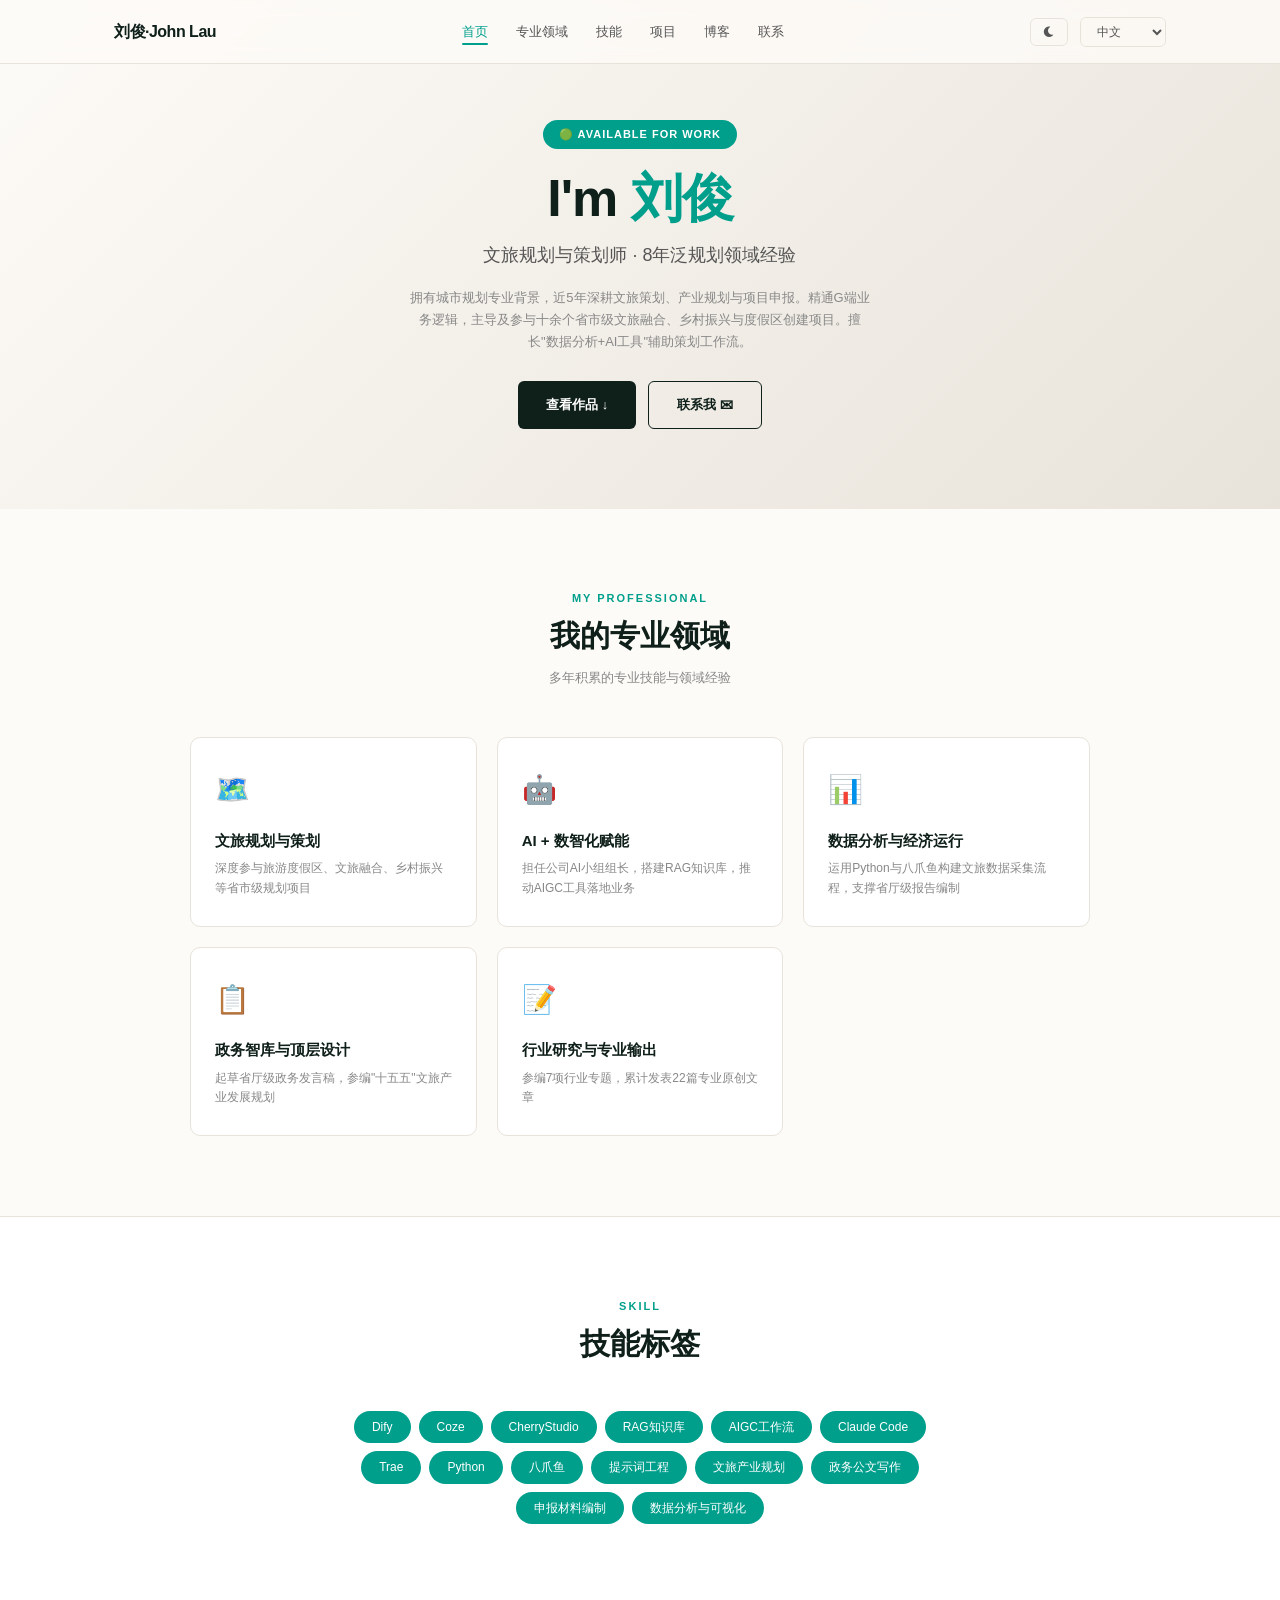
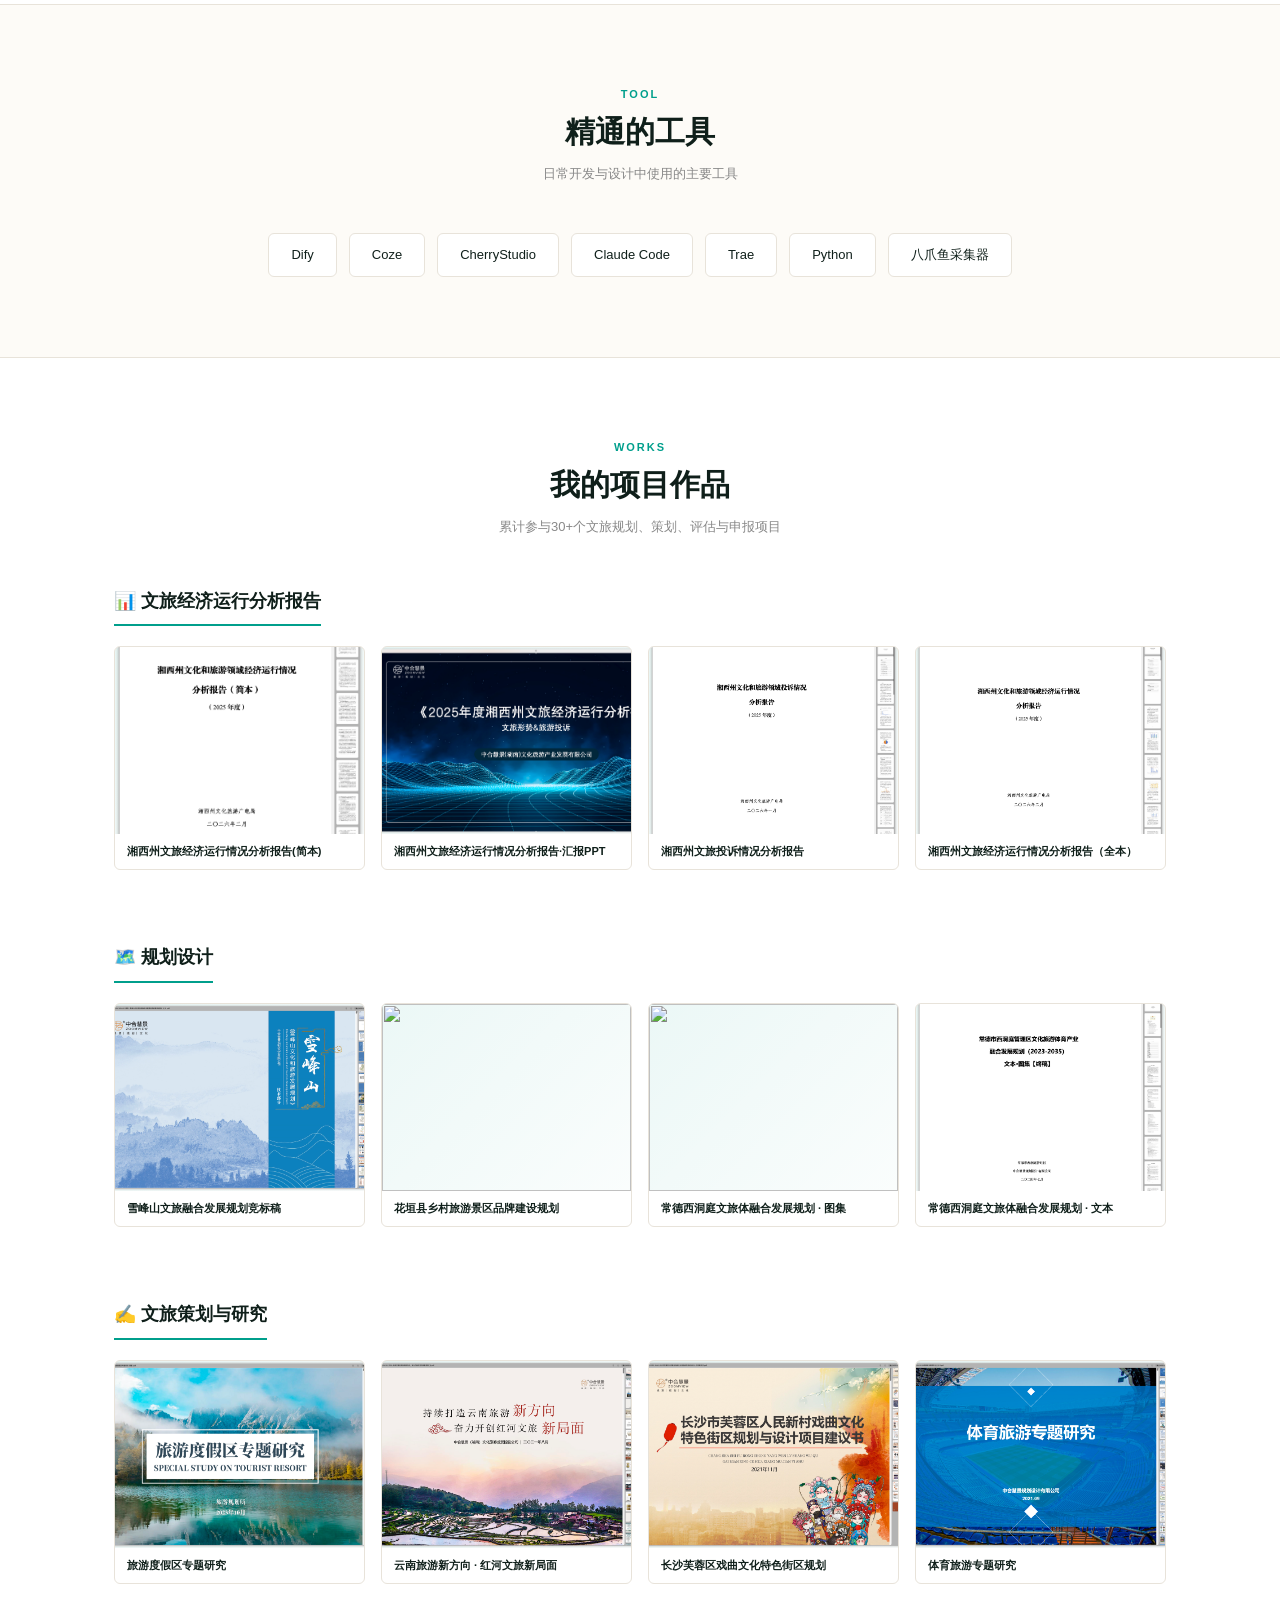
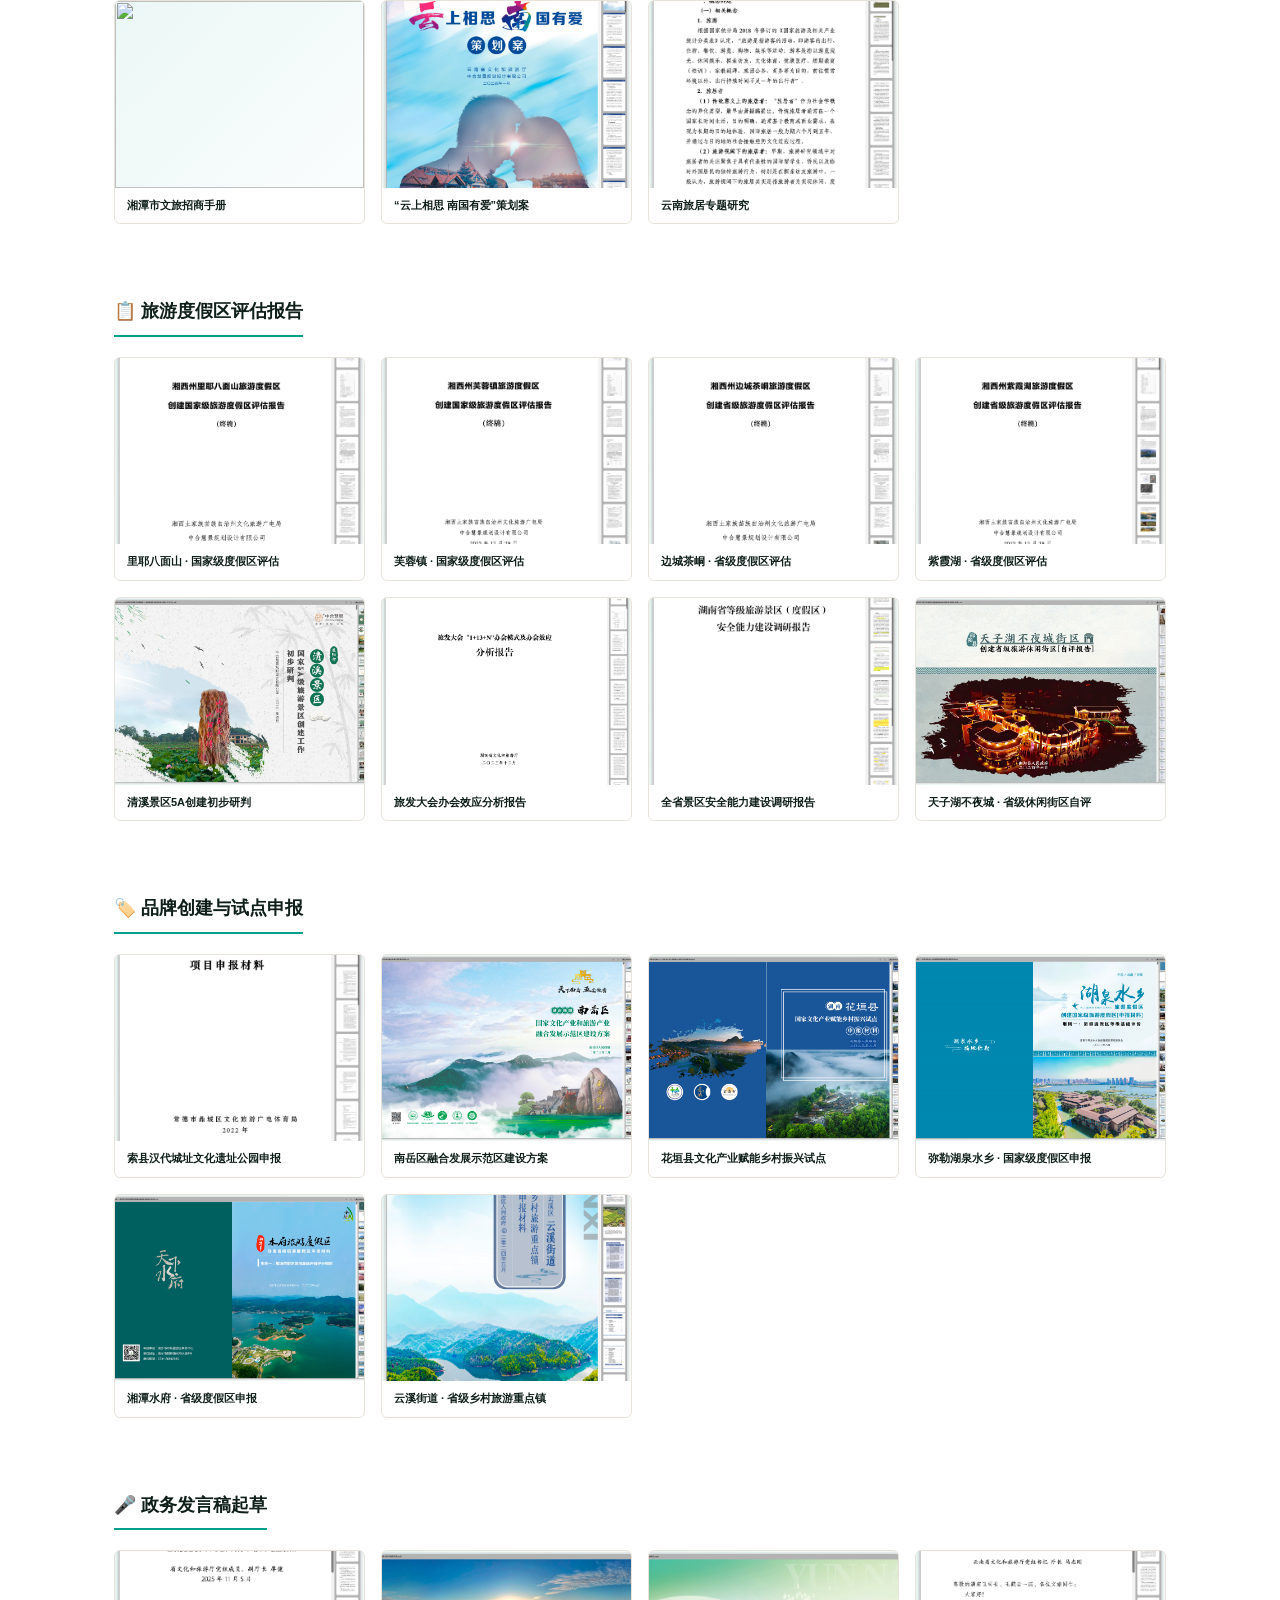
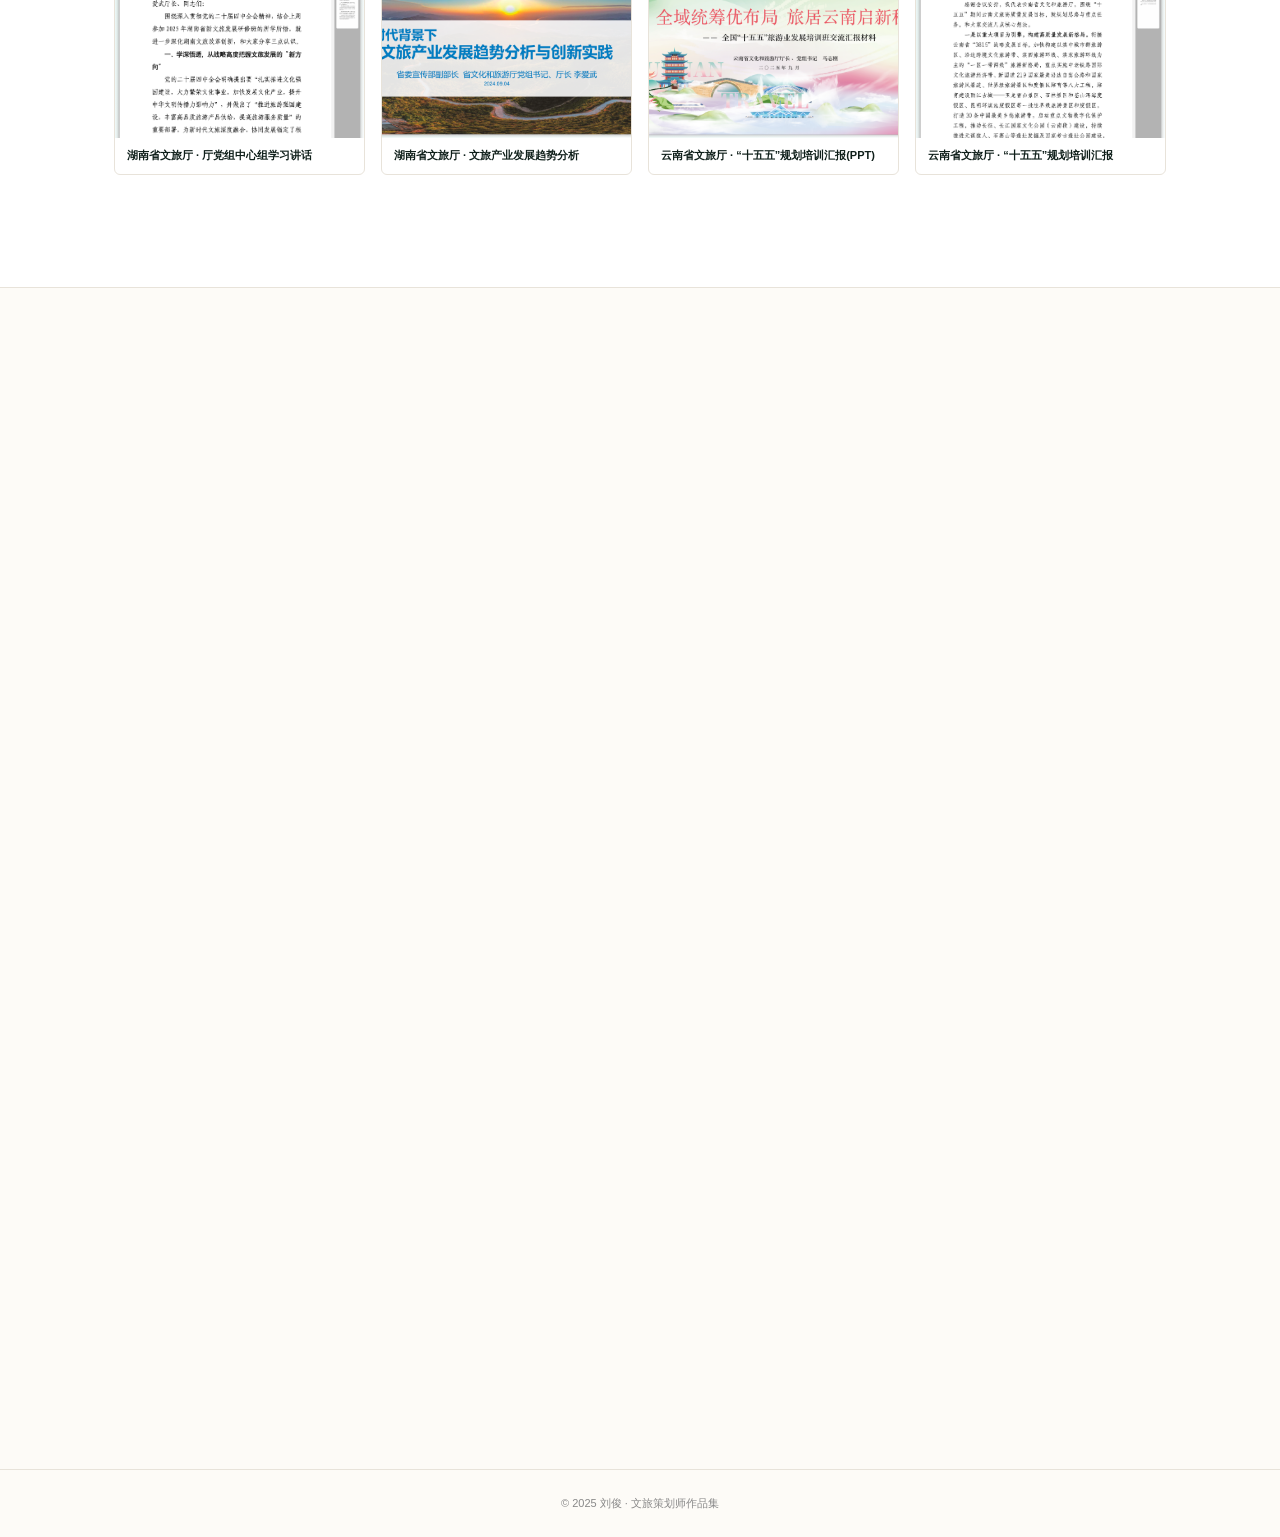
==== index.html @ 41de15a5 "Initial commit: personal portfolio website" ====
<!DOCTYPE html>
<html lang="zh-CN">
<head>
    <meta charset="UTF-8">
    <meta name="viewport" content="width=device-width, initial-scale=1.0">
    <meta name="description" content="刘俊 - 文旅规划与策划 · AI + 文旅">
    <title>刘俊 - 文旅策划师作品集</title>
    <link rel="stylesheet" href="css/style.css">
    <link rel="stylesheet" href="css/features.css">
    <link rel="stylesheet" href="https://cdnjs.cloudflare.com/ajax/libs/font-awesome/6.0.0/css/all.min.css">
</head>
<body>

    <!-- ===== 导航栏 ===== -->
    <nav class="navbar">
        <div class="nav-container">
            <a href="#" class="nav-logo">刘俊·John Lau</a>
            <button class="menu-toggle" aria-label="菜单">
                <i class="fas fa-bars"></i>
            </button>
            <ul class="nav-menu">
                <li><a href="#home" class="nav-link active" data-i18n="nav.home">首页</a></li>
                <li><a href="#professional" class="nav-link" data-i18n="nav.professional">专业领域</a></li>
                <li><a href="#skills" class="nav-link" data-i18n="nav.skills">技能</a></li>
                <li><a href="#works" class="nav-link" data-i18n="nav.works">项目</a></li>
                <li><a href="#blog" class="nav-link" data-i18n="nav.blog">博客</a></li>
                <li><a href="#contact" class="nav-link" data-i18n="nav.contact">联系</a></li>
                <li class="nav-right-mobile" style="display:none;">
                    <button class="theme-toggle" id="themeToggleMobile">🌙</button>
                    <select class="lang-toggle" id="langSelectMobile">
                        <option value="zh">中文</option>
                        <option value="en">English</option>
                    </select>
                </li>
            </ul>
            <div class="nav-right">
                <button class="theme-toggle" id="themeToggle" aria-label="深色模式切换">
                    <i class="fas fa-moon"></i>
                </button>
                <select class="lang-toggle" id="langSelect">
                    <option value="zh">中文</option>
                    <option value="en">English</option>
                </select>
            </div>
        </div>
    </nav>

    <!-- ===== Hero 区块 ===== -->
    <section id="home" class="hero fade-in">
        <div class="hero-badge" data-i18n="hero.badge">🟢 AVAILABLE FOR WORK</div>
        <h1 class="hero-title">I'm <span class="highlight">刘俊</span></h1>
        <p class="hero-subtitle">文旅规划与策划师 · 8年泛规划领域经验</p>
        <p class="hero-desc">拥有城市规划专业背景，近5年深耕文旅策划、产业规划与项目申报。精通G端业务逻辑，主导及参与十余个省市级文旅融合、乡村振兴与度假区创建项目。擅长"数据分析+AI工具"辅助策划工作流。</p>
        <div class="hero-actions">
            <a href="#works" class="btn btn-primary" data-i18n="hero.cta1">查看作品 ↓</a>
            <a href="#contact" class="btn btn-outline" data-i18n="hero.cta2">联系我 ✉</a>
        </div>
    </section>

    <!-- ===== 专业领域 ===== -->
    <section id="professional" class="section">
        <div class="container">
            <div class="section-header fade-in">
                <div class="section-label">My Professional</div>
                <h2 class="section-title" data-i18n="professional.title">我的专业领域</h2>
                <p class="section-subtitle">多年积累的专业技能与领域经验</p>
            </div>
            <div class="professional-grid fade-in">
                <div class="professional-card">
                    <div class="professional-card-icon">🗺️</div>
                    <div class="professional-card-title">文旅规划与策划</div>
                    <div class="professional-card-desc">深度参与旅游度假区、文旅融合、乡村振兴等省市级规划项目</div>
                </div>
                <div class="professional-card">
                    <div class="professional-card-icon">🤖</div>
                    <div class="professional-card-title">AI + 数智化赋能</div>
                    <div class="professional-card-desc">担任公司AI小组组长，搭建RAG知识库，推动AIGC工具落地业务</div>
                </div>
                <div class="professional-card">
                    <div class="professional-card-icon">📊</div>
                    <div class="professional-card-title">数据分析与经济运行</div>
                    <div class="professional-card-desc">运用Python与八爪鱼构建文旅数据采集流程，支撑省厅级报告编制</div>
                </div>
                <div class="professional-card">
                    <div class="professional-card-icon">📋</div>
                    <div class="professional-card-title">政务智库与顶层设计</div>
                    <div class="professional-card-desc">起草省厅级政务发言稿，参编"十五五"文旅产业发展规划</div>
                </div>
                <div class="professional-card">
                    <div class="professional-card-icon">📝</div>
                    <div class="professional-card-title">行业研究与专业输出</div>
                    <div class="professional-card-desc">参编7项行业专题，累计发表22篇专业原创文章</div>
                </div>
            </div>
        </div>
    </section>

    <!-- ===== 技能标签 ===== -->
    <section id="skills" class="section section-alt">
        <div class="container">
            <div class="section-header fade-in">
                <div class="section-label">Skill</div>
                <h2 class="section-title" data-i18n="skills.title">技能标签</h2>
            </div>
            <div class="skills-tags fade-in">
                <span class="skill-tag">Dify</span>
                <span class="skill-tag">Coze</span>
                <span class="skill-tag">CherryStudio</span>
                <span class="skill-tag">RAG知识库</span>
                <span class="skill-tag">AIGC工作流</span>
                <span class="skill-tag">Claude Code</span>
                <span class="skill-tag">Trae</span>
                <span class="skill-tag">Python</span>
                <span class="skill-tag">八爪鱼</span>
                <span class="skill-tag">提示词工程</span>
                <span class="skill-tag">文旅产业规划</span>
                <span class="skill-tag">政务公文写作</span>
                <span class="skill-tag">申报材料编制</span>
                <span class="skill-tag">数据分析与可视化</span>
            </div>
        </div>
    </section>

    <!-- ===== 精通工具 ===== -->
    <section class="section">
        <div class="container">
            <div class="section-header fade-in">
                <div class="section-label">Tool</div>
                <h2 class="section-title" data-i18n="tool.title">精通的工具</h2>
                <p class="section-subtitle" data-i18n="tool.subtitle">日常策划与数据分析中使用的主要工具</p>
            </div>
            <div class="tools-list fade-in">
                <span class="tool-item">Dify</span>
                <span class="tool-item">Coze</span>
                <span class="tool-item">CherryStudio</span>
                <span class="tool-item">Claude Code</span>
                <span class="tool-item">Trae</span>
                <span class="tool-item">Python</span>
                <span class="tool-item">八爪鱼采集器</span>
            </div>
        </div>
    </section>

    <!-- ===== 项目作品 ===== -->
    <section id="works" class="section section-alt">
        <div class="container">
            <div class="section-header fade-in">
                <div class="section-label">Works</div>
                <h2 class="section-title" data-i18n="works.title">我的项目作品</h2>
                <p class="section-subtitle">累计参与30+个文旅规划、策划、评估与申报项目</p>
            </div>

            <div class="fade-in">
                <!-- 文旅报告 -->
                <div class="works-category-title">📊 文旅经济运行分析报告</div>
                <div class="works-gallery">
                    <div class="gallery-item" onclick="previewImage(this)">
                        <div class="gallery-item-image"><img src="images/projects/project1.png" alt="" loading="lazy"></div>
                        <div class="gallery-item-title">湘西州文旅经济运行情况分析报告(简本)</div>
                    </div>
                    <div class="gallery-item" onclick="previewImage(this)">
                        <div class="gallery-item-image"><img src="images/projects/project29.png" alt="" loading="lazy"></div>
                        <div class="gallery-item-title">湘西州文旅经济运行情况分析报告·汇报PPT</div>
                    </div>
                    <div class="gallery-item" onclick="previewImage(this)">
                        <div class="gallery-item-image"><img src="images/projects/project30.png" alt="" loading="lazy"></div>
                        <div class="gallery-item-title">湘西州文旅投诉情况分析报告</div>
                    </div>
                    <div class="gallery-item" onclick="previewImage(this)">
                        <div class="gallery-item-image"><img src="images/projects/project32.png" alt="" loading="lazy"></div>
                        <div class="gallery-item-title">湘西州文旅经济运行情况分析报告（全本）</div>
                    </div>
                </div>

                <!-- 规划设计 -->
                <div class="works-category-title">🗺️ 规划设计</div>
                <div class="works-gallery">
                    <div class="gallery-item" onclick="previewImage(this)">
                        <div class="gallery-item-image"><img src="images/projects/project4.png" alt="" loading="lazy"></div>
                        <div class="gallery-item-title">雪峰山文旅融合发展规划竞标稿</div>
                    </div>
                    <div class="gallery-item" onclick="previewImage(this)">
                        <div class="gallery-item-image"><img src="images/projects/project10.png" alt="" loading="lazy"></div>
                        <div class="gallery-item-title">花垣县乡村旅游景区品牌建设规划</div>
                    </div>
                    <div class="gallery-item" onclick="previewImage(this)">
                        <div class="gallery-item-image"><img src="images/projects/project26.png" alt="" loading="lazy"></div>
                        <div class="gallery-item-title">常德西洞庭文旅体融合发展规划 · 图集</div>
                    </div>
                    <div class="gallery-item" onclick="previewImage(this)">
                        <div class="gallery-item-image"><img src="images/projects/project27.png" alt="" loading="lazy"></div>
                        <div class="gallery-item-title">常德西洞庭文旅体融合发展规划 · 文本</div>
                    </div>
                </div>

                <!-- 文旅策划 -->
                <div class="works-category-title">✍️ 文旅策划与研究</div>
                <div class="works-gallery">
                    <div class="gallery-item" onclick="previewImage(this)">
                        <div class="gallery-item-image"><img src="images/projects/project3.png" alt="" loading="lazy"></div>
                        <div class="gallery-item-title">旅游度假区专题研究</div>
                    </div>
                    <div class="gallery-item" onclick="previewImage(this)">
                        <div class="gallery-item-image"><img src="images/projects/project5.png" alt="" loading="lazy"></div>
                        <div class="gallery-item-title">云南旅游新方向 · 红河文旅新局面</div>
                    </div>
                    <div class="gallery-item" onclick="previewImage(this)">
                        <div class="gallery-item-image"><img src="images/projects/project6.png" alt="" loading="lazy"></div>
                        <div class="gallery-item-title">长沙芙蓉区戏曲文化特色街区规划</div>
                    </div>
                    <div class="gallery-item" onclick="previewImage(this)">
                        <div class="gallery-item-image"><img src="images/projects/project7.png" alt="" loading="lazy"></div>
                        <div class="gallery-item-title">体育旅游专题研究</div>
                    </div>
                    <div class="gallery-item" onclick="previewImage(this)">
                        <div class="gallery-item-image"><img src="images/projects/project8.png" alt="" loading="lazy"></div>
                        <div class="gallery-item-title">湘潭市文旅招商手册</div>
                    </div>
                    <div class="gallery-item" onclick="previewImage(this)">
                        <div class="gallery-item-image"><img src="images/projects/project23.png" alt="" loading="lazy"></div>
                        <div class="gallery-item-title">“云上相思 南国有爱”策划案</div>
                    </div>
                    <div class="gallery-item" onclick="previewImage(this)">
                        <div class="gallery-item-image"><img src="images/projects/project24.png" alt="" loading="lazy"></div>
                        <div class="gallery-item-title">云南旅居专题研究</div>
                    </div>
                </div>

                <!-- 评估报告 -->
                <div class="works-category-title">📋 旅游度假区评估报告</div>
                <div class="works-gallery">
                    <div class="gallery-item" onclick="previewImage(this)">
                        <div class="gallery-item-image"><img src="images/projects/project2.png" alt="" loading="lazy"></div>
                        <div class="gallery-item-title">里耶八面山 · 国家级度假区评估</div>
                    </div>
                    <div class="gallery-item" onclick="previewImage(this)">
                        <div class="gallery-item-image"><img src="images/projects/project20.png" alt="" loading="lazy"></div>
                        <div class="gallery-item-title">芙蓉镇 · 国家级度假区评估</div>
                    </div>
                    <div class="gallery-item" onclick="previewImage(this)">
                        <div class="gallery-item-image"><img src="images/projects/project21.png" alt="" loading="lazy"></div>
                        <div class="gallery-item-title">边城茶峒 · 省级度假区评估</div>
                    </div>
                    <div class="gallery-item" onclick="previewImage(this)">
                        <div class="gallery-item-image"><img src="images/projects/project22.png" alt="" loading="lazy"></div>
                        <div class="gallery-item-title">紫霞湖 · 省级度假区评估</div>
                    </div>
                    <div class="gallery-item" onclick="previewImage(this)">
                        <div class="gallery-item-image"><img src="images/projects/project9.png" alt="" loading="lazy"></div>
                        <div class="gallery-item-title">清溪景区5A创建初步研判</div>
                    </div>
                    <div class="gallery-item" onclick="previewImage(this)">
                        <div class="gallery-item-image"><img src="images/projects/project11.png" alt="" loading="lazy"></div>
                        <div class="gallery-item-title">旅发大会办会效应分析报告</div>
                    </div>
                    <div class="gallery-item" onclick="previewImage(this)">
                        <div class="gallery-item-image"><img src="images/projects/project16.png" alt="" loading="lazy"></div>
                        <div class="gallery-item-title">全省景区安全能力建设调研报告</div>
                    </div>
                    <div class="gallery-item" onclick="previewImage(this)">
                        <div class="gallery-item-image"><img src="images/projects/project28.png" alt="" loading="lazy"></div>
                        <div class="gallery-item-title">天子湖不夜城 · 省级休闲街区自评</div>
                    </div>
                </div>

                <!-- 试点申报 -->
                <div class="works-category-title">🏷️ 品牌创建与试点申报</div>
                <div class="works-gallery">
                    <div class="gallery-item" onclick="previewImage(this)">
                        <div class="gallery-item-image"><img src="images/projects/project13.png" alt="" loading="lazy"></div>
                        <div class="gallery-item-title">索县汉代城址文化遗址公园申报</div>
                    </div>
                    <div class="gallery-item" onclick="previewImage(this)">
                        <div class="gallery-item-image"><img src="images/projects/project14.png" alt="" loading="lazy"></div>
                        <div class="gallery-item-title">南岳区融合发展示范区建设方案</div>
                    </div>
                    <div class="gallery-item" onclick="previewImage(this)">
                        <div class="gallery-item-image"><img src="images/projects/project15.png" alt="" loading="lazy"></div>
                        <div class="gallery-item-title">花垣县文化产业赋能乡村振兴试点</div>
                    </div>
                    <div class="gallery-item" onclick="previewImage(this)">
                        <div class="gallery-item-image"><img src="images/projects/project17.png" alt="" loading="lazy"></div>
                        <div class="gallery-item-title">弥勒湖泉水乡 · 国家级度假区申报</div>
                    </div>
                    <div class="gallery-item" onclick="previewImage(this)">
                        <div class="gallery-item-image"><img src="images/projects/project18.png" alt="" loading="lazy"></div>
                        <div class="gallery-item-title">湘潭水府 · 省级度假区申报</div>
                    </div>
                    <div class="gallery-item" onclick="previewImage(this)">
                        <div class="gallery-item-image"><img src="images/projects/project25.png" alt="" loading="lazy"></div>
                        <div class="gallery-item-title">云溪街道 · 省级乡村旅游重点镇</div>
                    </div>
                </div>

                <!-- 领导发言 -->
                <div class="works-category-title">🎤 政务发言稿起草</div>
                <div class="works-gallery">
                    <div class="gallery-item" onclick="previewImage(this)">
                        <div class="gallery-item-image"><img src="images/projects/project33.png" alt="" loading="lazy"></div>
                        <div class="gallery-item-title">湖南省文旅厅 · 厅党组中心组学习讲话</div>
                    </div>
                    <div class="gallery-item" onclick="previewImage(this)">
                        <div class="gallery-item-image"><img src="images/projects/project34.png" alt="" loading="lazy"></div>
                        <div class="gallery-item-title">湖南省文旅厅 · 文旅产业发展趋势分析</div>
                    </div>
                    <div class="gallery-item" onclick="previewImage(this)">
                        <div class="gallery-item-image"><img src="images/projects/project35.png" alt="" loading="lazy"></div>
                        <div class="gallery-item-title">云南省文旅厅 · “十五五”规划培训汇报(PPT)</div>
                    </div>
                    <div class="gallery-item" onclick="previewImage(this)">
                        <div class="gallery-item-image"><img src="images/projects/project36.png" alt="" loading="lazy"></div>
                        <div class="gallery-item-title">云南省文旅厅 · “十五五”规划培训汇报</div>
                    </div>
                </div>
            </div>
        </div>
    </section>

    <!-- ===== 图片预览弹窗 ===== -->
    <div class="image-preview-overlay" id="imagePreview" onclick="this.classList.remove('active')">
        <img id="previewImg" src="" alt="预览">
    </div>

    <!-- ===== 博客文章 ===== -->
    <section id="blog" class="section">
        <div class="container">
            <div class="section-header fade-in">
                <div class="section-label">Blog</div>
                <h2 class="section-title" data-i18n="blog.title">博客文章</h2>
                <p class="section-subtitle" data-i18n="blog.subtitle">分享技术心得与项目经验</p>
            </div>
            <div class="blog-list fade-in">
                <input type="text" class="blog-search" placeholder="搜索文章..." id="blogSearch">
                <div id="blogContainer">
                    <!-- 由 JS 动态加载 -->
                </div>
            </div>
        </div>
    </section>

    <!-- ===== CTA 联系区块 ===== -->
    <section id="contact" class="cta-section fade-in">
        <div class="cta-title">LET'S TALK!</div>
        <p class="cta-desc" data-i18n="contact.desc">专注于文旅规划策划，兼顾数据分析与AI赋能，打造高效解决方案。</p>
        <div class="cta-actions">
            <a href="mailto:841900709@qq.com" class="btn btn-primary" style="background:var(--accent);">📧 联系我</a>
        </div>
        <div class="cta-contact-info">
            <span>841900709@qq.com</span>
            <span>长沙 · 18273715252</span>
        </div>
    </section>

    <!-- ===== 页脚 ===== -->
    <footer class="footer">
        <div class="footer-inner">
            <span>&copy; 2025 刘俊 · 文旅策划师作品集</span>
        </div>
    </footer>

    <!-- ===== 微信二维码弹窗 ===== -->
    <div class="qr-overlay" id="qrOverlay">
        <div class="qr-popup">
            <img src="images/wechat-qr.png" alt="微信二维码" onerror="this.src='data:image/svg+xml,<svg xmlns=%22http://www.w3.org/2000/svg%22 width=%22180%22 height=%22180%22><rect fill=%22%23f0f0f0%22 width=%22180%22 height=%22180%22 rx=%228%22/><text x=%2290%22 y=%2295%22 text-anchor=%22middle%22 fill=%22%23999%22 font-size=%2212%22>二维码占位</text></svg>';">
            <p style="font-size:13px;color:var(--text-color);margin-top:8px;">扫一扫添加微信</p>
            <button class="qr-popup-close" onclick="document.getElementById('qrOverlay').classList.remove('active')">关闭</button>
        </div>
    </div>

    <script src="js/main.js"></script>
</body>
</html>
---- css/style.css ----
/* ===== CSS 变量 ===== */
:root {
    --bg-color: #fdfbf7;
    --accent: #009f8c;
    --accent-rgb: 0, 159, 140;
    --dark-block: #0f1f1a;
    --card-bg: #ffffff;
    --heading-color: #0f1f1a;
    --text-color: #555555;
    --text-muted: #888888;
    --border-color: #e8e3da;
    --tag-bg: rgba(0, 159, 140, 0.08);
    --hero-gradient-start: #fdfbf7;
    --hero-gradient-end: #e8e3da;
    --header-height: 64px;
    --transition-speed: 0.3s;
    --radius-sm: 6px;
    --radius-md: 10px;
    --radius-lg: 20px;
    --font-stack: 'PingFang SC', 'Microsoft YaHei', Inter, -apple-system, BlinkMacSystemFont, sans-serif;
}

/* ===== 深色模式 ===== */
[data-theme="dark"] {
    --bg-color: #111111;
    --accent: #00e6be;
    --accent-rgb: 0, 230, 190;
    --dark-block: #000000;
    --card-bg: #1a1a1a;
    --heading-color: #f0f0f0;
    --text-color: #aaaaaa;
    --text-muted: #777777;
    --border-color: #2a2a2a;
    --tag-bg: rgba(0, 230, 190, 0.1);
    --hero-gradient-start: #111111;
    --hero-gradient-end: #1a1a1a;
}

/* ===== 重置与全局 ===== */
*,
*::before,
*::after {
    margin: 0;
    padding: 0;
    box-sizing: border-box;
}

html {
    scroll-behavior: smooth;
}

body {
    font-family: var(--font-stack);
    font-size: 14px;
    line-height: 1.7;
    color: var(--text-color);
    background-color: var(--bg-color);
    -webkit-font-smoothing: antialiased;
    transition: background-color var(--transition-speed), color var(--transition-speed);
}

a {
    color: var(--accent);
    text-decoration: none;
    transition: color var(--transition-speed);
}

img {
    max-width: 100%;
    display: block;
}

/* ===== 通用容器 ===== */
.container {
    max-width: 1100px;
    margin: 0 auto;
    padding: 0 24px;
}

.section {
    padding: 80px 0;
}

.section-label {
    font-size: 11px;
    font-weight: 700;
    color: var(--accent);
    letter-spacing: 2px;
    text-transform: uppercase;
    margin-bottom: 8px;
}

.section-title {
    font-size: 30px;
    font-weight: 800;
    color: var(--heading-color);
    margin-bottom: 12px;
    line-height: 1.3;
}

.section-subtitle {
    font-size: 13px;
    color: var(--text-muted);
    max-width: 480px;
}

.section-header {
    text-align: center;
    margin-bottom: 48px;
}

.section-header .section-subtitle {
    margin: 0 auto;
}

/* ===== 导航栏 ===== */
.navbar {
    position: fixed;
    top: 0;
    left: 0;
    width: 100%;
    height: var(--header-height);
    background: rgba(253, 251, 247, 0.85);
    backdrop-filter: blur(10px);
    -webkit-backdrop-filter: blur(10px);
    z-index: 1000;
    border-bottom: 1px solid var(--border-color);
    transition: background var(--transition-speed), border-color var(--transition-speed);
}

[data-theme="dark"] .navbar {
    background: rgba(17, 17, 17, 0.85);
}

.nav-container {
    max-width: 1100px;
    margin: 0 auto;
    padding: 0 24px;
    height: 100%;
    display: flex;
    justify-content: space-between;
    align-items: center;
}

.nav-logo {
    font-size: 16px;
    font-weight: 800;
    color: var(--heading-color);
    letter-spacing: -0.5px;
}

.nav-menu {
    display: flex;
    gap: 28px;
    list-style: none;
    align-items: center;
}

.nav-link {
    font-size: 13px;
    font-weight: 500;
    color: var(--text-color);
    padding: 6px 0;
    position: relative;
    transition: color var(--transition-speed);
}

.nav-link::after {
    content: '';
    position: absolute;
    bottom: 0;
    left: 0;
    width: 0;
    height: 2px;
    background: var(--accent);
    border-radius: 1px;
    transition: width var(--transition-speed);
}

.nav-link:hover,
.nav-link.active {
    color: var(--accent);
}

.nav-link:hover::after,
.nav-link.active::after {
    width: 100%;
}

.nav-right {
    display: flex;
    align-items: center;
    gap: 12px;
}

.theme-toggle,
.lang-toggle {
    background: none;
    border: 1px solid var(--border-color);
    color: var(--text-color);
    cursor: pointer;
    padding: 6px 12px;
    border-radius: var(--radius-sm);
    font-size: 12px;
    font-family: var(--font-stack);
    transition: all var(--transition-speed);
}

.theme-toggle:hover,
.lang-toggle:hover {
    border-color: var(--accent);
    color: var(--accent);
}

.menu-toggle {
    display: none;
    background: none;
    border: none;
    font-size: 20px;
    color: var(--text-color);
    cursor: pointer;
}

/* ===== 移动端导航 ===== */
@media (max-width: 768px) {
    .menu-toggle {
        display: block;
    }

    .nav-menu {
        position: fixed;
        top: var(--header-height);
        left: 0;
        width: 100%;
        background: var(--card-bg);
        flex-direction: column;
        padding: 24px;
        gap: 16px;
        border-bottom: 1px solid var(--border-color);
        transform: translateY(-100%);
        opacity: 0;
        transition: transform var(--transition-speed), opacity var(--transition-speed);
        pointer-events: none;
    }

    .nav-menu.active {
        transform: translateY(0);
        opacity: 1;
        pointer-events: auto;
    }

    .nav-right {
        display: none;
    }

    .nav-menu .nav-right-mobile {
        display: flex;
        gap: 12px;
        margin-top: 8px;
    }
}

/* ===== Hero 区块 ===== */
.hero {
    padding: 120px 24px 80px;
    text-align: center;
    background: linear-gradient(135deg, var(--hero-gradient-start) 0%, var(--hero-gradient-end) 100%);
    transition: background var(--transition-speed);
}

.hero-badge {
    display: inline-block;
    background: var(--accent);
    color: #fff;
    padding: 5px 16px;
    border-radius: var(--radius-lg);
    font-size: 11px;
    font-weight: 700;
    letter-spacing: 1px;
    margin-bottom: 20px;
}

.hero-title {
    font-size: 52px;
    font-weight: 800;
    color: var(--heading-color);
    line-height: 1.15;
    letter-spacing: -1px;
}

.hero-title .highlight {
    color: var(--accent);
}

.hero-subtitle {
    font-size: 18px;
    color: var(--text-color);
    margin-top: 12px;
    font-weight: 500;
}

.hero-desc {
    font-size: 13px;
    color: var(--text-muted);
    max-width: 460px;
    margin: 16px auto 0;
    line-height: 1.7;
}

.hero-actions {
    display: flex;
    gap: 12px;
    justify-content: center;
    margin-top: 28px;
}

.btn {
    display: inline-flex;
    align-items: center;
    gap: 6px;
    padding: 12px 28px;
    font-size: 13px;
    font-weight: 600;
    font-family: var(--font-stack);
    border-radius: var(--radius-sm);
    cursor: pointer;
    transition: all var(--transition-speed);
    border: none;
}

.btn-primary {
    background: var(--dark-block);
    color: #fff;
}

.btn-primary:hover {
    background: var(--accent);
    transform: translateY(-2px);
    box-shadow: 0 4px 12px rgba(var(--accent-rgb), 0.3);
}

.btn-outline {
    background: transparent;
    color: var(--heading-color);
    border: 1.5px solid var(--heading-color);
}

.btn-outline:hover {
    border-color: var(--accent);
    color: var(--accent);
    transform: translateY(-2px);
}

@media (max-width: 768px) {
    .hero {
        padding: 100px 20px 60px;
    }

    .hero-title {
        font-size: 34px;
    }

    .hero-subtitle {
        font-size: 15px;
    }

    .hero-actions {
        flex-direction: column;
        align-items: center;
    }
}

/* ===== Section 通用 ===== */
.section-alt {
    background: var(--card-bg);
    border-top: 1px solid var(--border-color);
    border-bottom: 1px solid var(--border-color);
    transition: background var(--transition-speed), border-color var(--transition-speed);
}

/* ===== 滚动入场动画 ===== */
.fade-in {
    opacity: 0;
    transform: translateY(24px);
    transition: opacity 0.6s ease, transform 0.6s ease;
}

.fade-in.visible {
    opacity: 1;
    transform: translateY(0);
}

/* ===== 页脚 ===== */
.footer {
    text-align: center;
    padding: 24px;
    font-size: 11px;
    color: var(--text-muted);
    background: var(--bg-color);
    border-top: 1px solid var(--border-color);
    transition: background var(--transition-speed), border-color var(--transition-speed);
}

.footer-inner {
    display: flex;
    justify-content: center;
    align-items: center;
    gap: 24px;
    flex-wrap: wrap;
}
---- css/features.css ----
/* ===== 专业领域卡片 ===== */
.professional-grid {
    display: grid;
    grid-template-columns: repeat(auto-fit, minmax(220px, 1fr));
    gap: 20px;
    max-width: 900px;
    margin: 0 auto;
}

.professional-card {
    background: var(--card-bg);
    border: 1px solid var(--border-color);
    border-radius: var(--radius-md);
    padding: 28px 24px;
    transition: transform var(--transition-speed), box-shadow var(--transition-speed), border-color var(--transition-speed);
}

.professional-card:hover {
    transform: translateY(-4px);
    box-shadow: 0 8px 24px rgba(0, 0, 0, 0.06);
    border-color: var(--accent);
}

.professional-card-icon {
    font-size: 28px;
    margin-bottom: 14px;
}

.professional-card-title {
    font-size: 15px;
    font-weight: 700;
    color: var(--heading-color);
    margin-bottom: 6px;
}

.professional-card-desc {
    font-size: 12px;
    color: var(--text-muted);
    line-height: 1.6;
}

/* ===== 技能标签云 ===== */
.skills-tags {
    display: flex;
    flex-wrap: wrap;
    gap: 8px;
    justify-content: center;
    max-width: 600px;
    margin: 0 auto;
}

.skill-tag {
    background: var(--accent);
    color: #fff;
    padding: 6px 18px;
    border-radius: var(--radius-lg);
    font-size: 12px;
    font-weight: 500;
    transition: transform var(--transition-speed), box-shadow var(--transition-speed);
}

.skill-tag:hover {
    transform: translateY(-2px);
    box-shadow: 0 4px 10px rgba(var(--accent-rgb), 0.3);
}

/* ===== 工具卡片 ===== */
.tools-list {
    display: flex;
    gap: 12px;
    justify-content: center;
    flex-wrap: wrap;
}

.tool-item {
    background: var(--card-bg);
    border: 1px solid var(--border-color);
    padding: 10px 22px;
    border-radius: var(--radius-sm);
    font-size: 13px;
    color: var(--heading-color);
    font-weight: 500;
    transition: all var(--transition-speed);
}

.tool-item:hover {
    border-color: var(--accent);
    color: var(--accent);
}

/* ===== 项目作品卡片 ===== */
.works-grid {
    display: grid;
    grid-template-columns: repeat(auto-fit, minmax(280px, 1fr));
    gap: 24px;
    max-width: 960px;
    margin: 0 auto;
}

.work-card {
    background: var(--card-bg);
    border: 1px solid var(--border-color);
    border-radius: var(--radius-md);
    overflow: hidden;
    transition: transform var(--transition-speed), box-shadow var(--transition-speed);
}

.work-card:hover {
    transform: translateY(-5px);
    box-shadow: 0 10px 30px rgba(0, 0, 0, 0.08);
}

.work-card-image {
    aspect-ratio: 16 / 10;
    background: linear-gradient(135deg, rgba(var(--accent-rgb), 0.12), rgba(var(--accent-rgb), 0.04));
    display: flex;
    align-items: center;
    justify-content: center;
    overflow: hidden;
}

.work-card-image img {
    width: 100%;
    height: 100%;
    object-fit: cover;
    transition: transform 0.5s ease;
}

.work-card:hover .work-card-image img {
    transform: scale(1.05);
}

.work-card-body {
    padding: 20px;
}

.work-card-title {
    font-size: 15px;
    font-weight: 700;
    color: var(--heading-color);
    margin-bottom: 6px;
}

.work-card-desc {
    font-size: 12px;
    color: var(--text-muted);
    margin-bottom: 12px;
}

.work-card-tags {
    display: flex;
    gap: 6px;
    flex-wrap: wrap;
}

.work-tag {
    background: var(--tag-bg);
    color: var(--accent);
    padding: 3px 12px;
    border-radius: var(--radius-lg);
    font-size: 11px;
    font-weight: 500;
}

.works-cta {
    text-align: center;
    margin-top: 32px;
}

.works-cta a {
    font-size: 13px;
    font-weight: 600;
    color: var(--accent);
}

.works-cta a:hover {
    text-decoration: underline;
}

/* ===== 项目分类标题 ===== */
.works-category-title {
    font-size: 18px;
    font-weight: 700;
    color: var(--heading-color);
    margin: 40px 0 20px;
    padding-bottom: 8px;
    border-bottom: 2px solid var(--accent);
    display: inline-block;
}

.works-category-title:first-of-type {
    margin-top: 0;
}

/* ===== 紧凑项目画廊 ===== */
.works-gallery {
    display: grid;
    grid-template-columns: repeat(auto-fill, minmax(200px, 1fr));
    gap: 16px;
    margin-bottom: 32px;
}

.gallery-item {
    background: var(--card-bg);
    border: 1px solid var(--border-color);
    border-radius: var(--radius-sm);
    overflow: hidden;
    transition: transform var(--transition-speed), box-shadow var(--transition-speed);
    cursor: pointer;
}

.gallery-item:hover {
    transform: translateY(-3px);
    box-shadow: 0 6px 20px rgba(0, 0, 0, 0.08);
}

.gallery-item-image {
    aspect-ratio: 4 / 3;
    overflow: hidden;
    background: linear-gradient(135deg, rgba(var(--accent-rgb), 0.08), rgba(var(--accent-rgb), 0.02));
}

.gallery-item-image img {
    width: 100%;
    height: 100%;
    object-fit: cover;
    transition: transform 0.4s ease;
}

.gallery-item:hover .gallery-item-image img {
    transform: scale(1.05);
}

.gallery-item-title {
    padding: 10px 12px;
    font-size: 11px;
    font-weight: 600;
    color: var(--heading-color);
    line-height: 1.4;
}

/* ===== 图片预览弹窗 ===== */
.image-preview-overlay {
    display: none;
    position: fixed;
    inset: 0;
    background: rgba(0, 0, 0, 0.85);
    z-index: 3000;
    align-items: center;
    justify-content: center;
    cursor: pointer;
}

.image-preview-overlay.active {
    display: flex;
}

.image-preview-overlay img {
    max-width: 90%;
    max-height: 90vh;
    border-radius: var(--radius-sm);
    box-shadow: 0 8px 40px rgba(0, 0, 0, 0.4);
}

@media (max-width: 768px) {
    .works-gallery {
        grid-template-columns: repeat(auto-fill, minmax(150px, 1fr));
        gap: 10px;
    }
}

/* ===== 博客列表 ===== */
.blog-list {
    max-width: 620px;
    margin: 0 auto;
}

.blog-card {
    background: var(--card-bg);
    border: 1px solid var(--border-color);
    border-radius: var(--radius-sm);
    padding: 20px;
    margin-bottom: 12px;
    transition: border-color var(--transition-speed);
}

.blog-card:hover {
    border-color: var(--accent);
}

.blog-card-date {
    font-size: 11px;
    color: var(--accent);
    font-weight: 500;
    margin-bottom: 4px;
}

.blog-card-title {
    font-size: 15px;
    font-weight: 700;
    color: var(--heading-color);
    margin-bottom: 6px;
}

.blog-card-excerpt {
    font-size: 12px;
    color: var(--text-muted);
}

.blog-search {
    width: 100%;
    padding: 10px 16px;
    border: 1px solid var(--border-color);
    border-radius: var(--radius-sm);
    font-family: var(--font-stack);
    font-size: 13px;
    color: var(--text-color);
    background: var(--card-bg);
    margin-bottom: 20px;
    transition: border-color var(--transition-speed);
    outline: none;
}

.blog-search:focus {
    border-color: var(--accent);
}

/* ===== CTA 区块 ===== */
.cta-section {
    background: var(--dark-block);
    color: #fff;
    text-align: center;
    padding: 80px 24px;
    transition: background var(--transition-speed);
}

.cta-title {
    font-size: 36px;
    font-weight: 800;
    letter-spacing: 2px;
    margin-bottom: 12px;
}

.cta-desc {
    font-size: 13px;
    opacity: 0.6;
    max-width: 400px;
    margin: 0 auto;
}

.cta-actions {
    margin-top: 24px;
}

.cta-contact-info {
    display: flex;
    gap: 24px;
    justify-content: center;
    margin-top: 24px;
    font-size: 12px;
    opacity: 0.5;
}

/* ===== 联系方式 ===== */
.contact-grid {
    display: flex;
    gap: 24px;
    justify-content: center;
    flex-wrap: wrap;
    max-width: 700px;
    margin: 0 auto;
}

.contact-item {
    display: flex;
    align-items: center;
    gap: 10px;
    padding: 14px 20px;
    background: var(--card-bg);
    border: 1px solid var(--border-color);
    border-radius: var(--radius-sm);
    cursor: pointer;
    transition: all var(--transition-speed);
    font-size: 13px;
    color: var(--text-color);
}

.contact-item:hover {
    border-color: var(--accent);
    transform: translateY(-2px);
}

.contact-item i {
    font-size: 16px;
    color: var(--accent);
}

/* ===== 微信二维码弹窗 ===== */
.qr-overlay {
    display: none;
    position: fixed;
    inset: 0;
    background: rgba(0, 0, 0, 0.5);
    z-index: 2000;
    align-items: center;
    justify-content: center;
}

.qr-overlay.active {
    display: flex;
}

.qr-popup {
    background: var(--card-bg);
    padding: 32px;
    border-radius: var(--radius-md);
    text-align: center;
    max-width: 280px;
    width: 90%;
}

.qr-popup img {
    width: 180px;
    height: 180px;
    margin: 0 auto 16px;
}

.qr-popup-close {
    margin-top: 12px;
    font-size: 12px;
    color: var(--text-muted);
    cursor: pointer;
    background: none;
    border: none;
    font-family: var(--font-stack);
}

/* ===== Toast 提示 ===== */
.toast {
    position: fixed;
    bottom: 30px;
    left: 50%;
    transform: translateX(-50%) translateY(20px);
    background: var(--dark-block);
    color: #fff;
    padding: 10px 24px;
    border-radius: var(--radius-lg);
    font-size: 12px;
    opacity: 0;
    transition: all var(--transition-speed);
    z-index: 3000;
    pointer-events: none;
}

.toast.show {
    opacity: 1;
    transform: translateX(-50%) translateY(0);
}
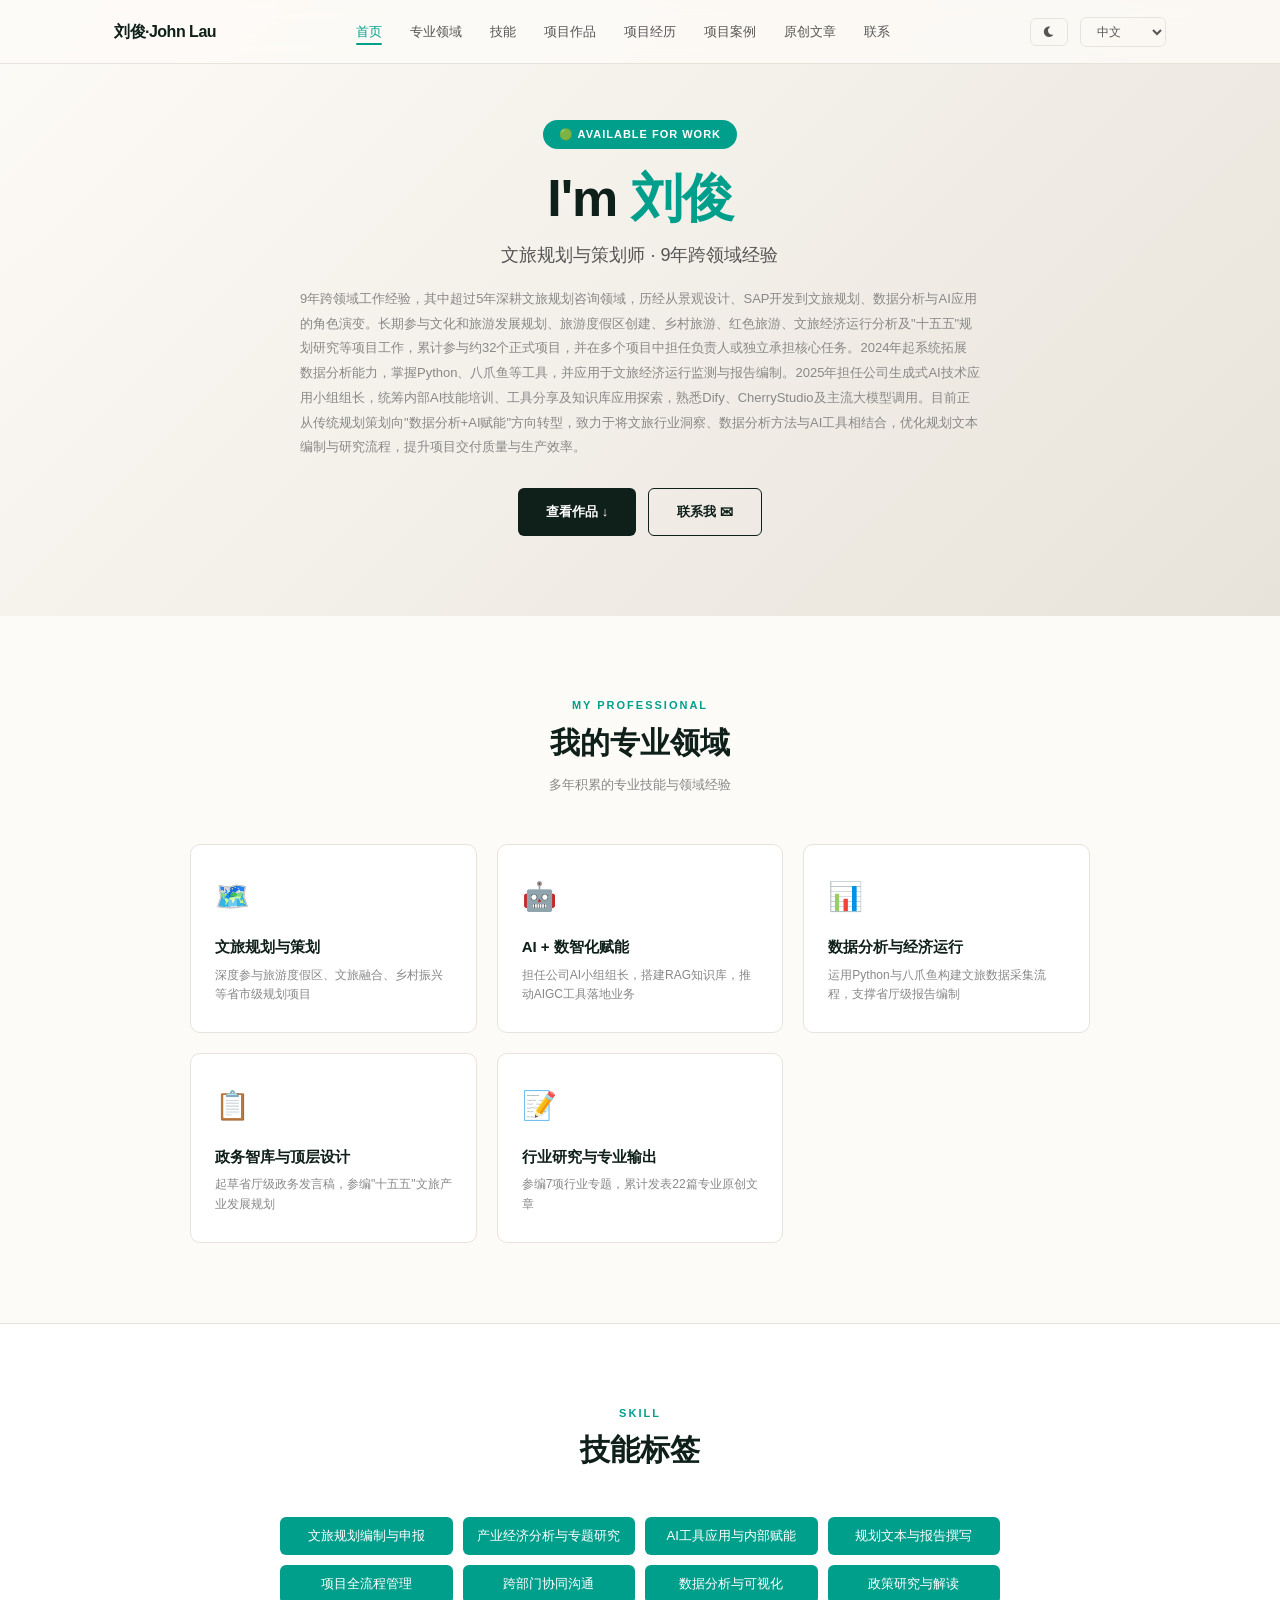
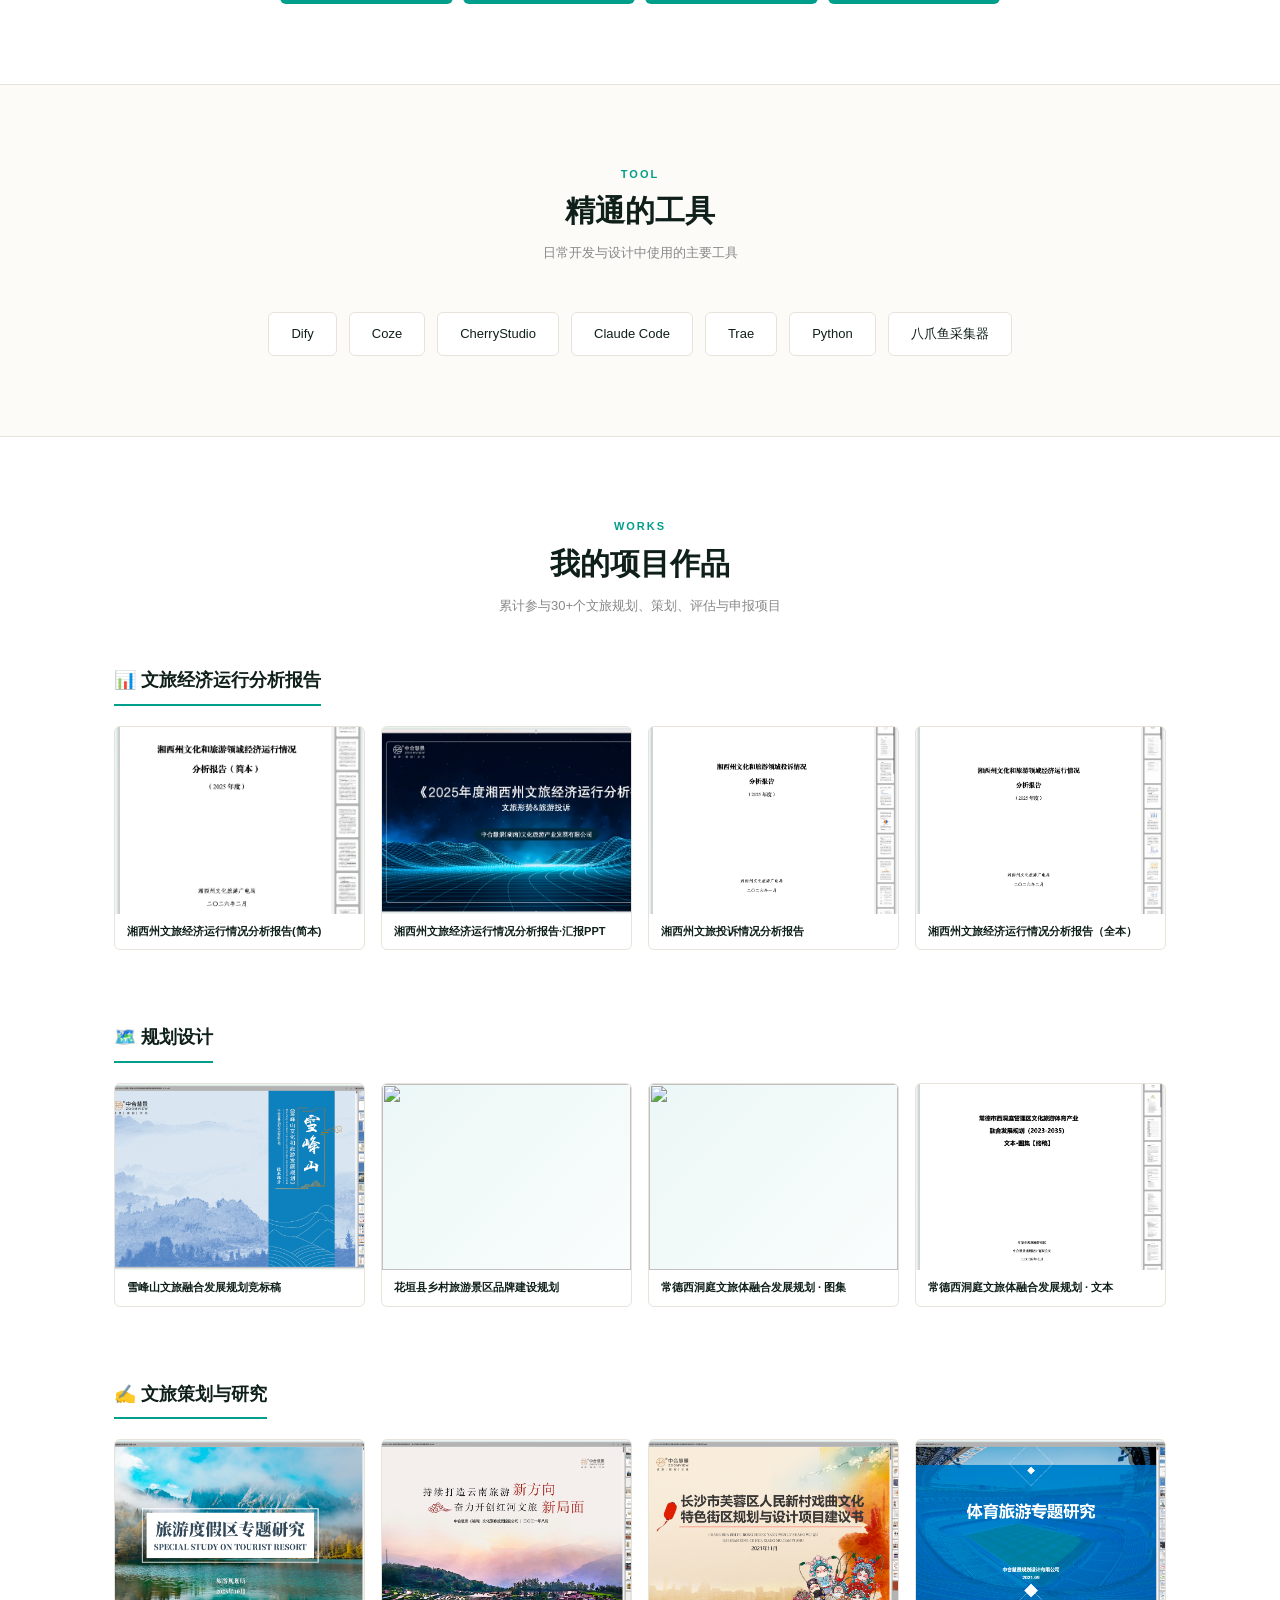
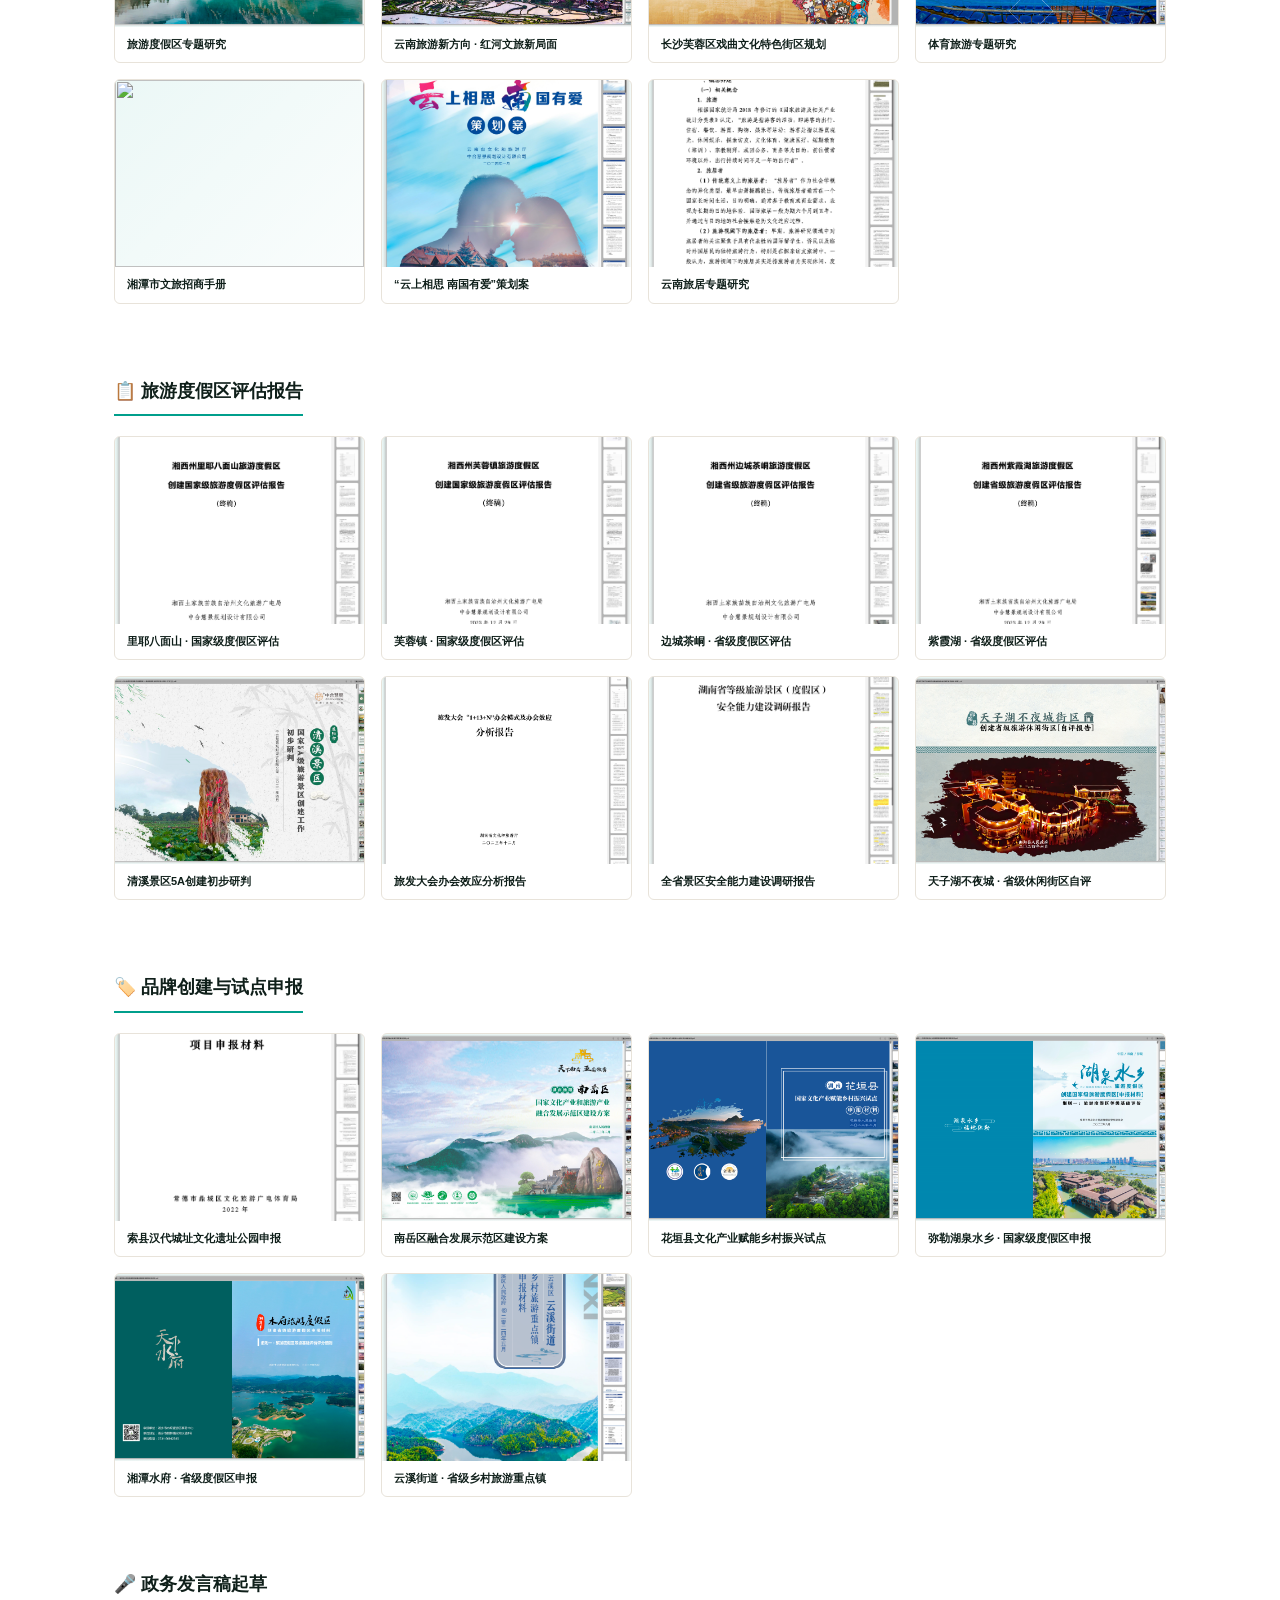
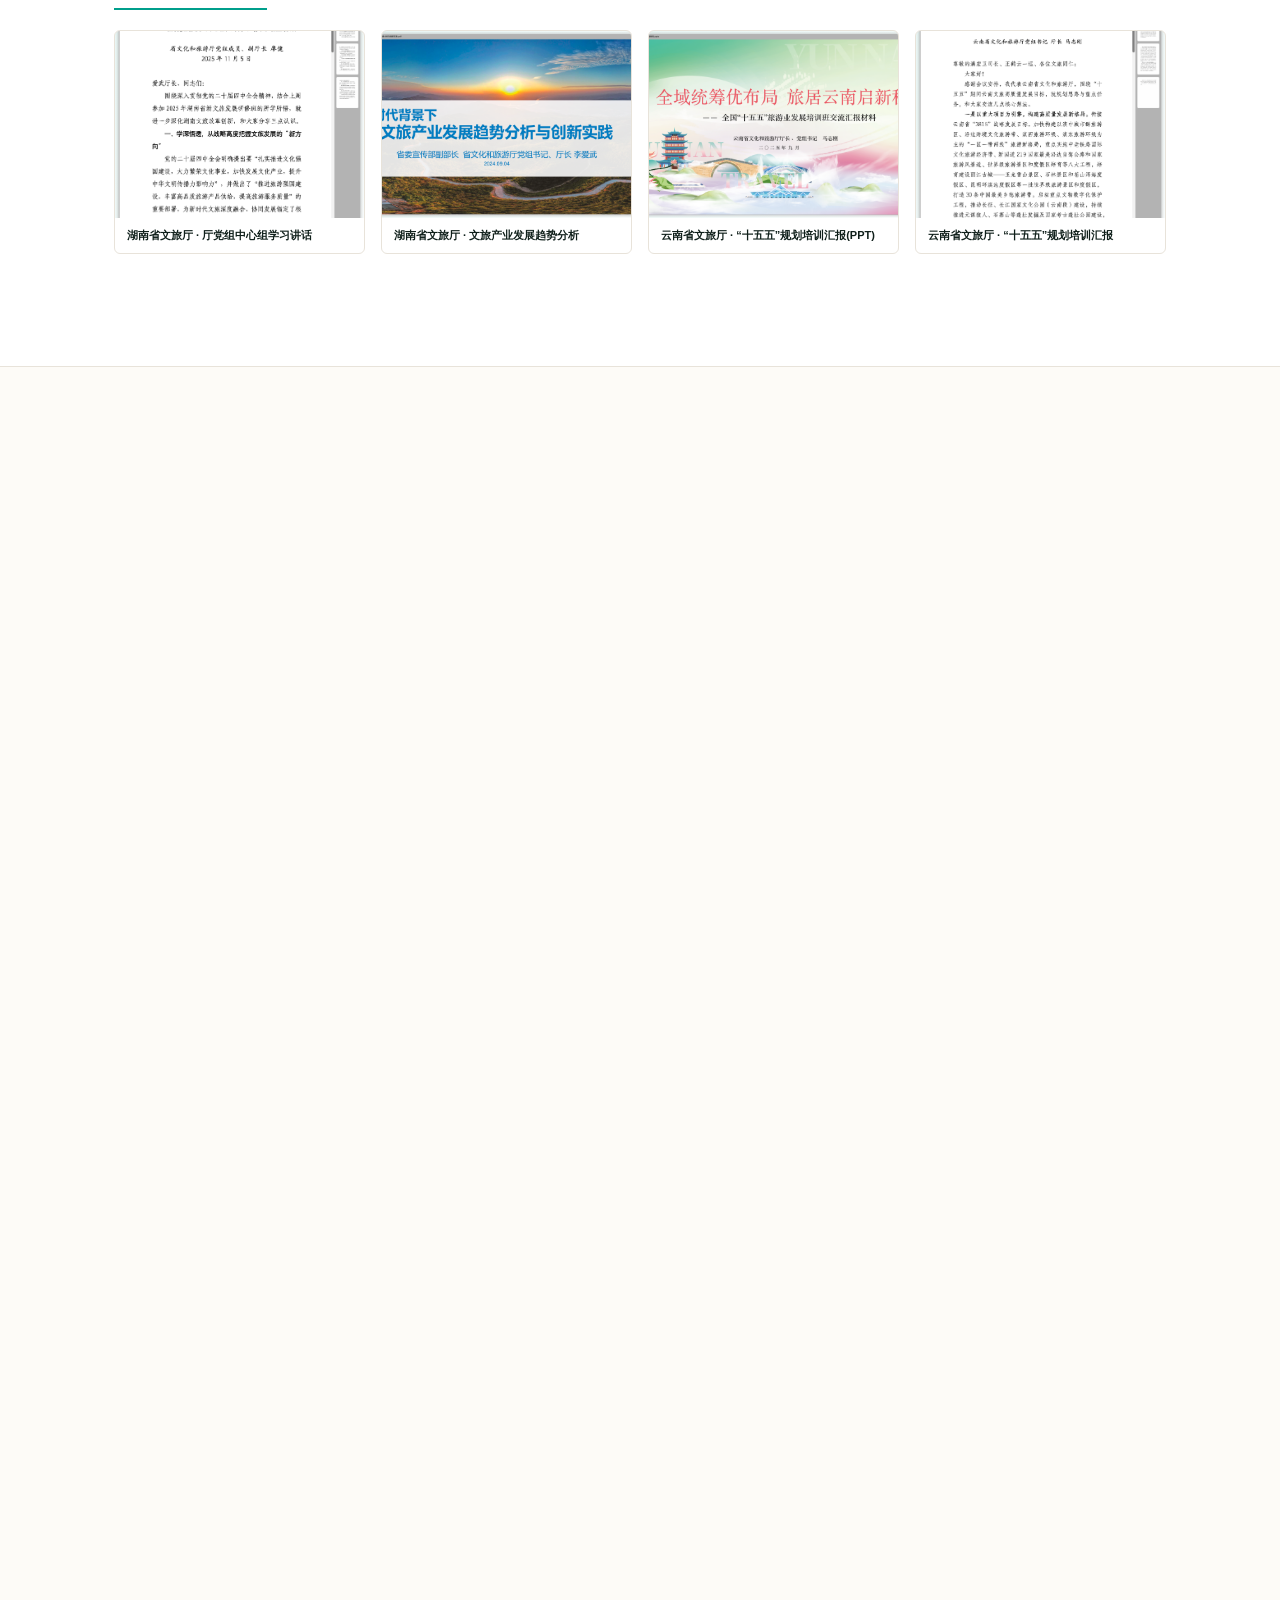
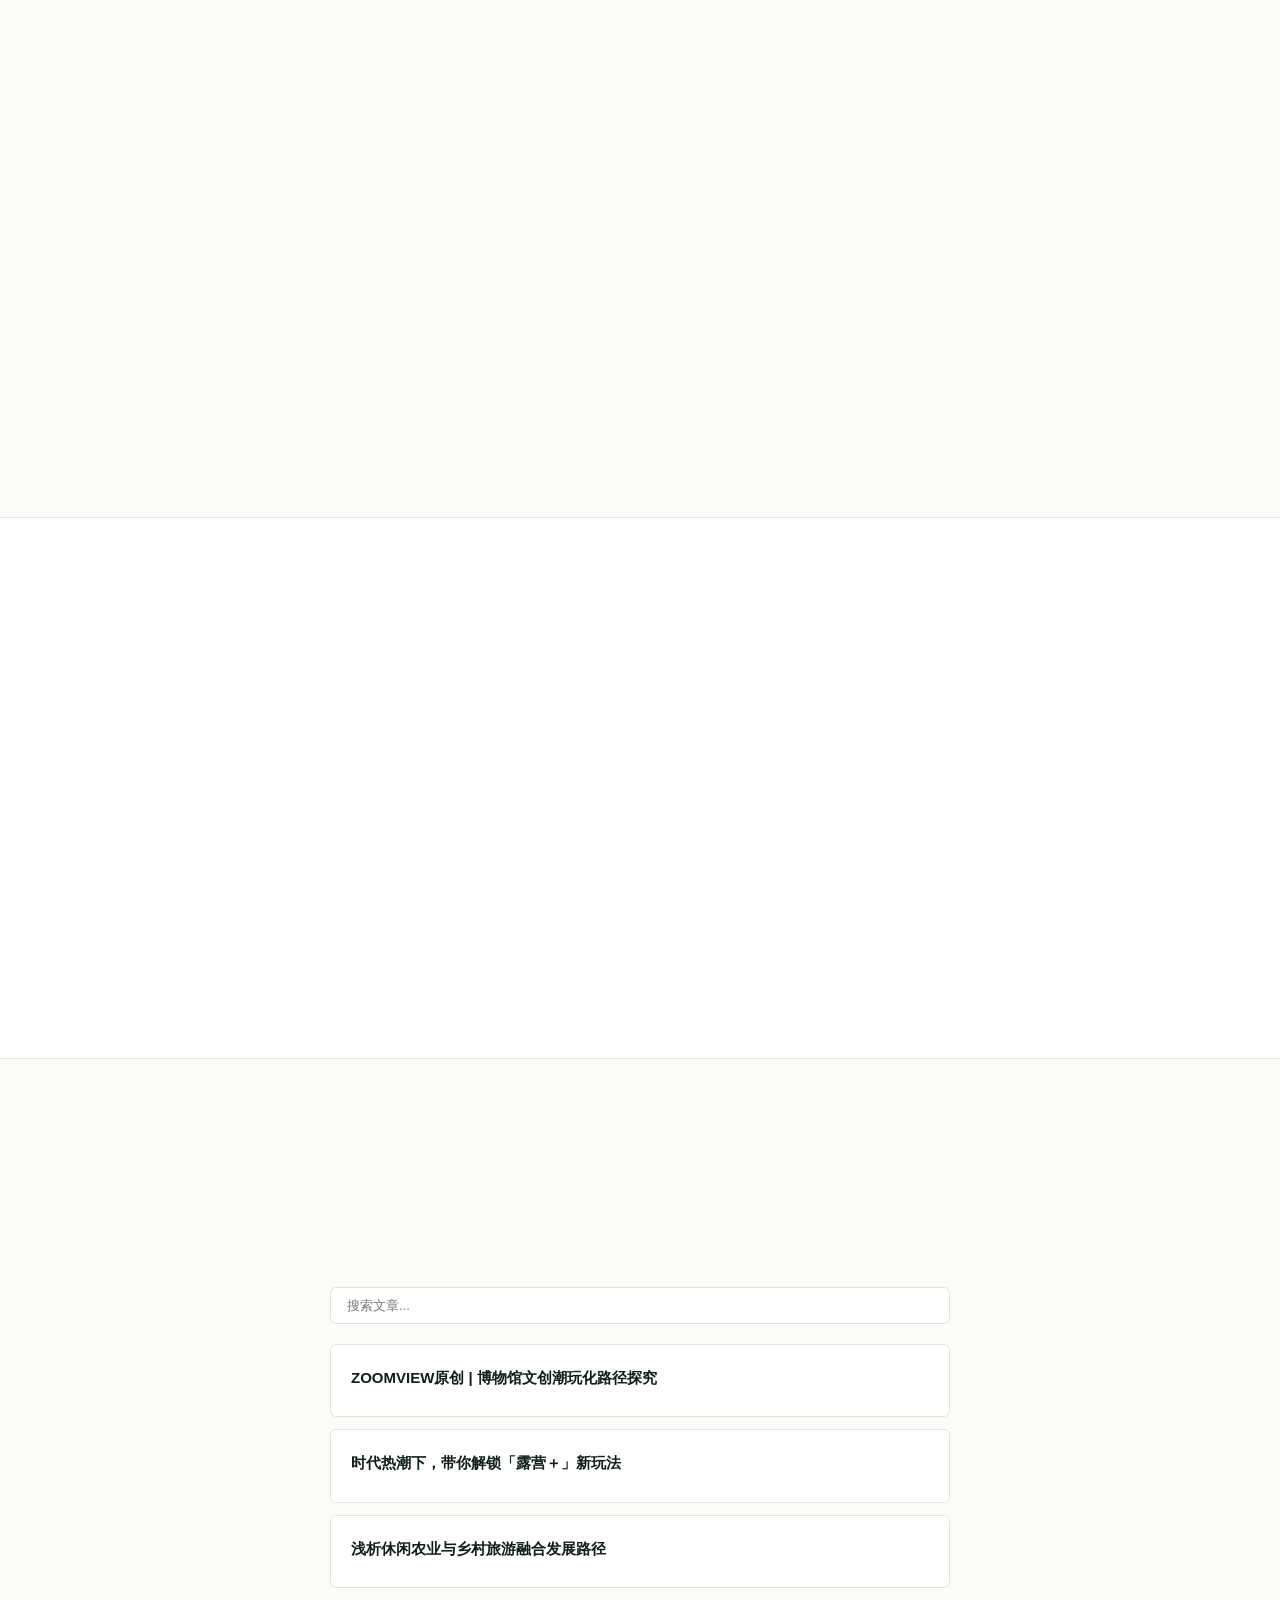
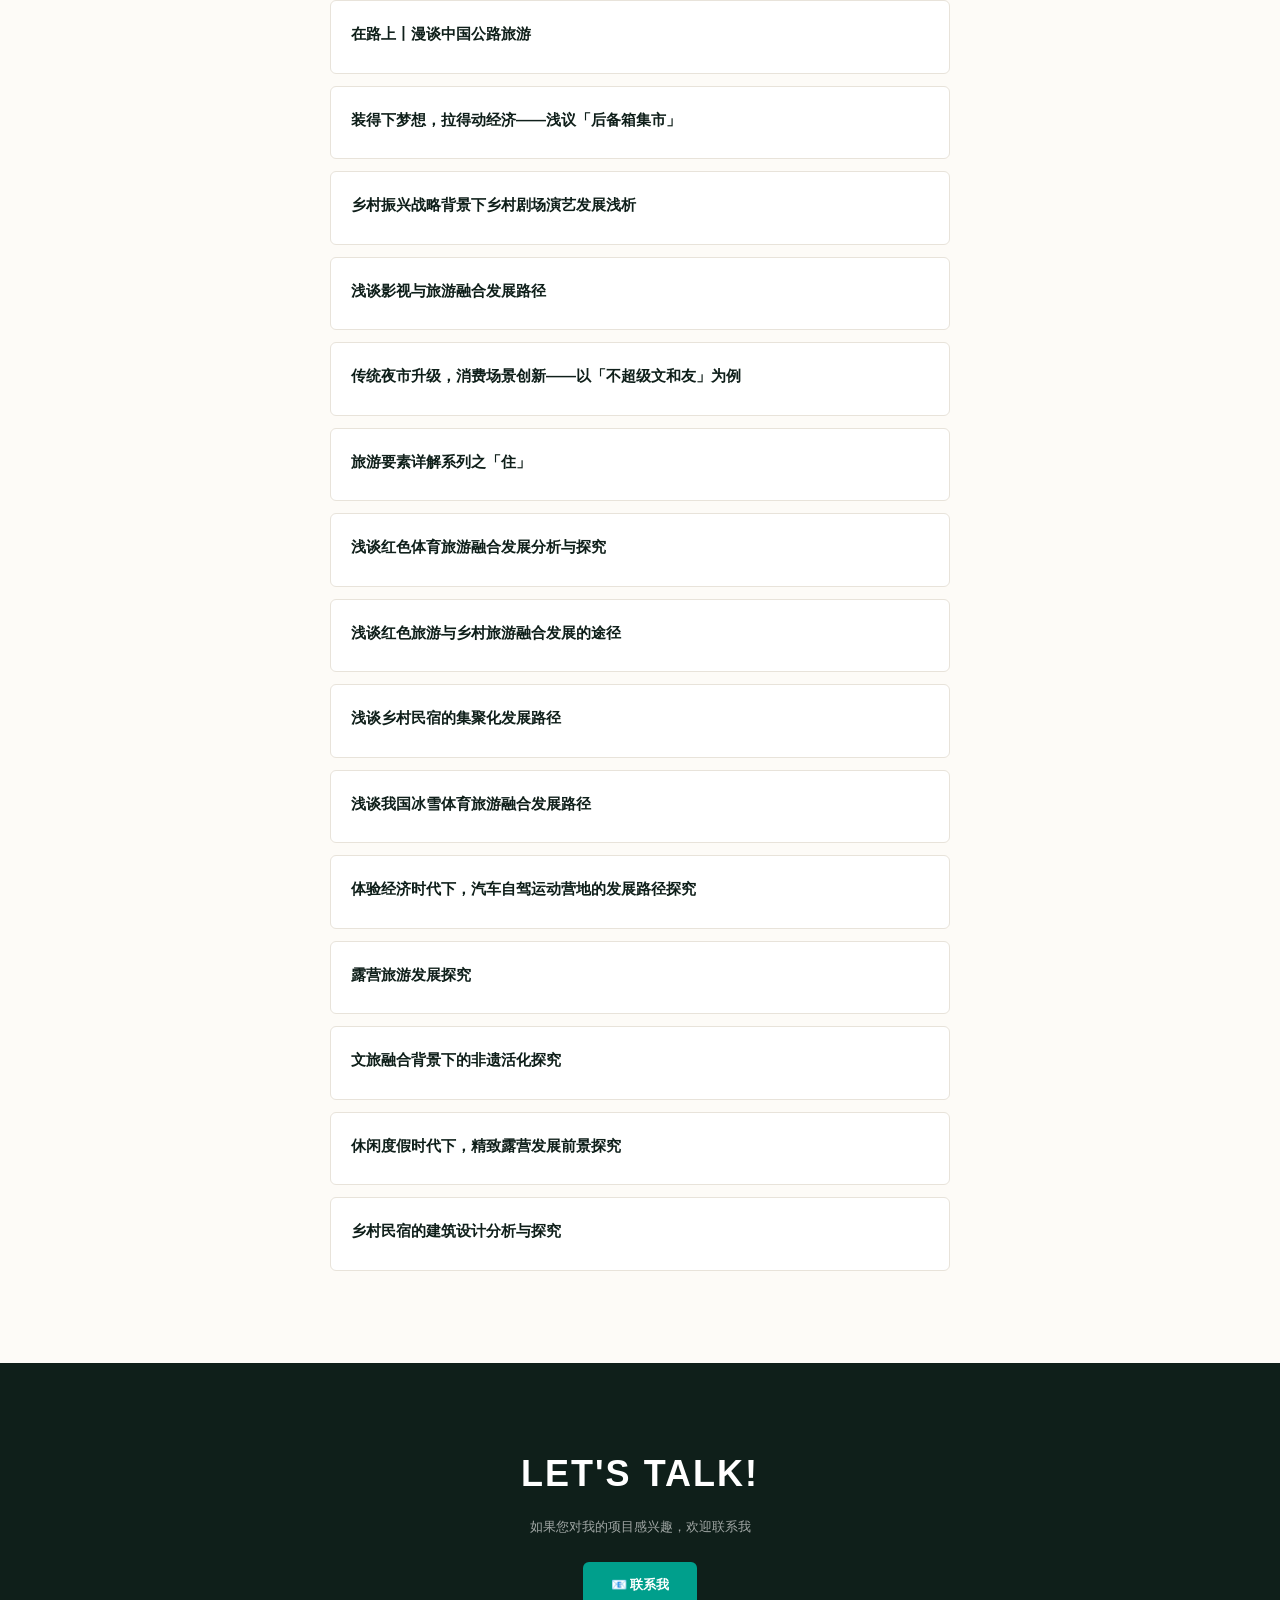
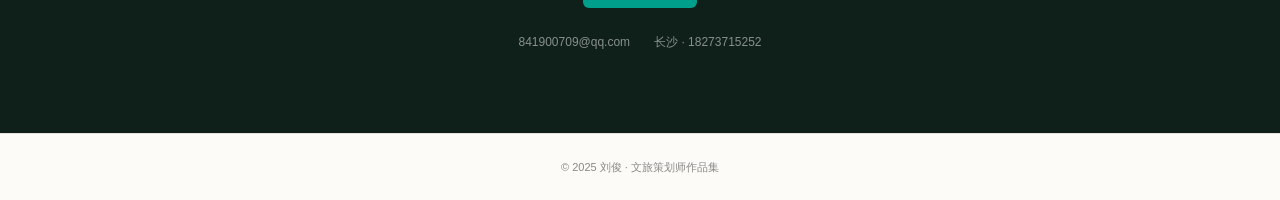
==== commit 89d87a05: "更新作品集：新增项目经历、原创文章、技能标签等 - 新增项目经历section（Warm Editorial风格，10分类35+项目） - 新增项目案例占位section - 博客系统：18篇公众号原" ====
--- a/index.html
+++ b/index.html
@@ -8,6 +8,9 @@
     <link rel="stylesheet" href="css/style.css">
     <link rel="stylesheet" href="css/features.css">
     <link rel="stylesheet" href="https://cdnjs.cloudflare.com/ajax/libs/font-awesome/6.0.0/css/all.min.css">
+    <link rel="preconnect" href="https://fonts.googleapis.com">
+    <link rel="preconnect" href="https://fonts.gstatic.com" crossorigin>
+    <link href="https://fonts.googleapis.com/css2?family=Newsreader:ital,opsz,wght@0,14..72,300;0,14..72,500;1,14..72,300;1,14..72,500&display=swap" rel="stylesheet">
 </head>
 <body>
 
@@ -22,8 +25,10 @@
                 <li><a href="#home" class="nav-link active" data-i18n="nav.home">首页</a></li>
                 <li><a href="#professional" class="nav-link" data-i18n="nav.professional">专业领域</a></li>
                 <li><a href="#skills" class="nav-link" data-i18n="nav.skills">技能</a></li>
-                <li><a href="#works" class="nav-link" data-i18n="nav.works">项目</a></li>
-                <li><a href="#blog" class="nav-link" data-i18n="nav.blog">博客</a></li>
+                <li><a href="#works" class="nav-link" data-i18n="nav.works">项目作品</a></li>
+                <li><a href="#experience" class="nav-link">项目经历</a></li>
+                <li><a href="#cases" class="nav-link">项目案例</a></li>
+                <li><a href="#blog" class="nav-link" data-i18n="nav.blog">原创文章</a></li>
                 <li><a href="#contact" class="nav-link" data-i18n="nav.contact">联系</a></li>
                 <li class="nav-right-mobile" style="display:none;">
                     <button class="theme-toggle" id="themeToggleMobile">🌙</button>
@@ -49,8 +54,8 @@
     <section id="home" class="hero fade-in">
         <div class="hero-badge" data-i18n="hero.badge">🟢 AVAILABLE FOR WORK</div>
         <h1 class="hero-title">I'm <span class="highlight">刘俊</span></h1>
-        <p class="hero-subtitle">文旅规划与策划师 · 8年泛规划领域经验</p>
-        <p class="hero-desc">拥有城市规划专业背景，近5年深耕文旅策划、产业规划与项目申报。精通G端业务逻辑，主导及参与十余个省市级文旅融合、乡村振兴与度假区创建项目。擅长"数据分析+AI工具"辅助策划工作流。</p>
+        <p class="hero-subtitle">文旅规划与策划师 · 9年跨领域经验</p>
+        <p class="hero-desc">9年跨领域工作经验，其中超过5年深耕文旅规划咨询领域，历经从景观设计、SAP开发到文旅规划、数据分析与AI应用的角色演变。长期参与文化和旅游发展规划、旅游度假区创建、乡村旅游、红色旅游、文旅经济运行分析及"十五五"规划研究等项目工作，累计参与约32个正式项目，并在多个项目中担任负责人或独立承担核心任务。2024年起系统拓展数据分析能力，掌握Python、八爪鱼等工具，并应用于文旅经济运行监测与报告编制。2025年担任公司生成式AI技术应用小组组长，统筹内部AI技能培训、工具分享及知识库应用探索，熟悉Dify、CherryStudio及主流大模型调用。目前正从传统规划策划向"数据分析+AI赋能"方向转型，致力于将文旅行业洞察、数据分析方法与AI工具相结合，优化规划文本编制与研究流程，提升项目交付质量与生产效率。</p>
         <div class="hero-actions">
             <a href="#works" class="btn btn-primary" data-i18n="hero.cta1">查看作品 ↓</a>
             <a href="#contact" class="btn btn-outline" data-i18n="hero.cta2">联系我 ✉</a>
@@ -103,20 +108,14 @@
                 <h2 class="section-title" data-i18n="skills.title">技能标签</h2>
             </div>
             <div class="skills-tags fade-in">
-                <span class="skill-tag">Dify</span>
-                <span class="skill-tag">Coze</span>
-                <span class="skill-tag">CherryStudio</span>
-                <span class="skill-tag">RAG知识库</span>
-                <span class="skill-tag">AIGC工作流</span>
-                <span class="skill-tag">Claude Code</span>
-                <span class="skill-tag">Trae</span>
-                <span class="skill-tag">Python</span>
-                <span class="skill-tag">八爪鱼</span>
-                <span class="skill-tag">提示词工程</span>
-                <span class="skill-tag">文旅产业规划</span>
-                <span class="skill-tag">政务公文写作</span>
-                <span class="skill-tag">申报材料编制</span>
+                <span class="skill-tag">文旅规划编制与申报</span>
+                <span class="skill-tag">产业经济分析与专题研究</span>
+                <span class="skill-tag">AI工具应用与内部赋能</span>
+                <span class="skill-tag">规划文本与报告撰写</span>
+                <span class="skill-tag">项目全流程管理</span>
+                <span class="skill-tag">跨部门协同沟通</span>
                 <span class="skill-tag">数据分析与可视化</span>
+                <span class="skill-tag">政策研究与解读</span>
             </div>
         </div>
     </section>
@@ -321,13 +320,398 @@
         <img id="previewImg" src="" alt="预览">
     </div>
 
+    <!-- ===== 项目经验（Warm Editorial 风格） ===== -->
+    <section id="experience" class="section exp-section">
+        <div class="container">
+            <div class="section-header fade-in">
+                <div class="section-label">Experience</div>
+                <h2 class="section-title exp-main-title">项目经历</h2>
+                <p class="section-subtitle" style="margin:0 auto;">6年+文旅策划规划经验，独立负责4个以上省市级项目，累计参与30+个正式项目</p>
+            </div>
+
+            <!-- 一、文旅数据分析 -->
+            <div class="exp-category fade-in">
+                <h3 class="exp-cat-title">文旅数据分析与经济运行</h3>
+                <div class="exp-items">
+                    <div class="exp-item">
+                        <div class="exp-year">2025 — 2026</div>
+                        <div class="exp-body">
+                            <div class="exp-title">湘西州文化和旅游领域经济运行分析报告</div>
+                            <div class="exp-role">独立负责 · 报告主编</div>
+                            <div class="exp-desc">独立完成全部报告编制，含各季度与年度文旅形势分析、旅游投诉分析，以及数据整理与趋势研判。</div>
+                        </div>
+                    </div>
+                    <div class="exp-item">
+                        <div class="exp-year">2024 — 2025</div>
+                        <div class="exp-body">
+                            <div class="exp-title">湖南省文化和旅游领域经济运行情况分析报告</div>
+                            <div class="exp-role">数据分析 · 报告编制</div>
+                            <div class="exp-desc">学习并运用 Python、八爪鱼等工具进行数据采集与清洗，参与报告数据分析与成果输出。</div>
+                        </div>
+                    </div>
+                    <div class="exp-item">
+                        <div class="exp-year">2024</div>
+                        <div class="exp-body">
+                            <div class="exp-title">《数说湖南"十四五"》PPT 制作</div>
+                            <div class="exp-role">辅助支撑 · 数据可视化</div>
+                            <div class="exp-desc">配合完成湖南省文旅"十四五"发展成果的数据梳理与可视化呈现。</div>
+                        </div>
+                    </div>
+                </div>
+            </div>
+
+            <!-- 二、文旅规划与产业策划 -->
+            <div class="exp-category fade-in">
+                <h3 class="exp-cat-title">文旅规划与产业策划</h3>
+                <div class="exp-items">
+                    <div class="exp-item">
+                        <div class="exp-year">2025 — 2026</div>
+                        <div class="exp-body">
+                            <div class="exp-title">湖南省"十五五"文化和旅游发展规划</div>
+                            <div class="exp-role">前期调研 · 初稿编制</div>
+                            <div class="exp-desc">参与项目竞标、前期调研与规划初稿编制，熟悉省级规划框架搭建与核心章节撰写。</div>
+                        </div>
+                    </div>
+                    <div class="exp-item">
+                        <div class="exp-year">2025 — 2026</div>
+                        <div class="exp-body">
+                            <div class="exp-title">张家界市"十五五"文旅产业发展规划</div>
+                            <div class="exp-role">重点参与 · 成果编制</div>
+                            <div class="exp-desc">参与前期调研与规划成果编制，聚焦产业方向与项目谋划。</div>
+                        </div>
+                    </div>
+                    <div class="exp-item">
+                        <div class="exp-year">2024</div>
+                        <div class="exp-body">
+                            <div class="exp-title">郴州市北湖区文化和旅游产业提质三年行动计划</div>
+                            <div class="exp-role">产业策划 · 行动方案</div>
+                            <div class="exp-desc">参与编制区域文旅产业提质升级三年行动计划，明确发展路径与重点项目。</div>
+                        </div>
+                    </div>
+                    <div class="exp-item">
+                        <div class="exp-year">2023 — 2024</div>
+                        <div class="exp-body">
+                            <div class="exp-title">常德西洞庭管理区文旅体融合发展规划</div>
+                            <div class="exp-role">产业策划 · 规划编制</div>
+                            <div class="exp-desc">参与文旅体融合发展的产业定位、业态布局与规划文本编制。</div>
+                        </div>
+                    </div>
+                    <div class="exp-item">
+                        <div class="exp-year">2021 — 2022</div>
+                        <div class="exp-body">
+                            <div class="exp-title">雪峰山文化和旅游融合发展规划</div>
+                            <div class="exp-role">投标主笔 · 方案策划</div>
+                            <div class="exp-desc">负责方案核心内容策划与文本撰写，项目获湖南省文旅厅表扬。</div>
+                        </div>
+                    </div>
+                    <div class="exp-item">
+                        <div class="exp-year">2021</div>
+                        <div class="exp-body">
+                            <div class="exp-title">汨罗市屈子文化旅游度假区总体规划</div>
+                            <div class="exp-role">规划编制 · 参与</div>
+                            <div class="exp-desc">参与文化旅游度假区的总体规划编制，负责部分章节撰写。</div>
+                        </div>
+                    </div>
+                </div>
+            </div>
+
+            <!-- 三、项目申报与品牌创建 -->
+            <div class="exp-category fade-in">
+                <h3 class="exp-cat-title">项目申报与品牌创建</h3>
+                <div class="exp-items">
+                    <div class="exp-item">
+                        <div class="exp-year">2024</div>
+                        <div class="exp-body">
+                            <div class="exp-title">长沙大王山文化旅游度假区创建国家级旅游度假区自评报告</div>
+                            <div class="exp-role">创建申报 · 自评报告</div>
+                            <div class="exp-desc">参与编写国家级旅游度假区创建自评报告，梳理创建条件与达标情况。</div>
+                        </div>
+                    </div>
+                    <div class="exp-item">
+                        <div class="exp-year">2023 — 2024</div>
+                        <div class="exp-body">
+                            <div class="exp-title">湘潭水府旅游度假区创建省级旅游度假区</div>
+                            <div class="exp-role">创建申报 · 参与编制</div>
+                            <div class="exp-desc">参与省级旅游度假区创建申报工作，负责部分材料撰写。</div>
+                        </div>
+                    </div>
+                    <div class="exp-item">
+                        <div class="exp-year">2023</div>
+                        <div class="exp-body">
+                            <div class="exp-title">弥勒湖泉水乡创建国家级旅游度假区</div>
+                            <div class="exp-role">创建申报 · 参与编制</div>
+                            <div class="exp-desc">参与国家级旅游度假区创建申报工作，协助完成相关材料。</div>
+                        </div>
+                    </div>
+                    <div class="exp-item">
+                        <div class="exp-year">2021</div>
+                        <div class="exp-body">
+                            <div class="exp-title">湘潭昭山旅游度假区创建省级旅游度假区</div>
+                            <div class="exp-role">创建申报 · 材料编制</div>
+                            <div class="exp-desc">参与编制申报材料和总体规划，助力该度假区成功创建省级旅游度假区。</div>
+                        </div>
+                    </div>
+                </div>
+            </div>
+
+            <!-- 四、活动策划与专题报告 -->
+            <div class="exp-category fade-in">
+                <h3 class="exp-cat-title">活动策划与专题报告</h3>
+                <div class="exp-items">
+                    <div class="exp-item">
+                        <div class="exp-year">2022</div>
+                        <div class="exp-body">
+                            <div class="exp-title">湘潭申办湖南省首届旅游发展大会申报材料</div>
+                            <div class="exp-role">项目负责人 · 材料主笔</div>
+                            <div class="exp-desc">独立负责整套申办材料的策划与撰写，统筹申报逻辑与核心内容。</div>
+                        </div>
+                    </div>
+                    <div class="exp-item">
+                        <div class="exp-year">2021</div>
+                        <div class="exp-body">
+                            <div class="exp-title">湖南省文化旅游产业发展形势分析报告</div>
+                            <div class="exp-role">项目负责人 · 报告主编</div>
+                            <div class="exp-desc">独立完成产业形势研判与报告编制，输出年度文旅产业发展分析。</div>
+                        </div>
+                    </div>
+                    <div class="exp-item">
+                        <div class="exp-year">2023</div>
+                        <div class="exp-body">
+                            <div class="exp-title">旅发大会"1+13+N"办会模式及办会效应分析报告</div>
+                            <div class="exp-role">报告编制 · 效应分析</div>
+                            <div class="exp-desc">参与旅发大会办会模式与效应分析，负责相关研究与报告撰写。</div>
+                        </div>
+                    </div>
+                </div>
+            </div>
+
+            <!-- 五、乡村旅游与农文旅融合 -->
+            <div class="exp-category fade-in">
+                <h3 class="exp-cat-title">乡村旅游与农文旅融合</h3>
+                <div class="exp-items">
+                    <div class="exp-item">
+                        <div class="exp-year">2022</div>
+                        <div class="exp-body">
+                            <div class="exp-title">花垣县乡村旅游景区品牌建设规划</div>
+                            <div class="exp-role">项目负责人 · 品牌主笔</div>
+                            <div class="exp-desc">独立负责乡村旅游品牌定位、产品体系与规划文本编制。</div>
+                        </div>
+                    </div>
+                    <div class="exp-item">
+                        <div class="exp-year">2024</div>
+                        <div class="exp-body">
+                            <div class="exp-title">桂阳县申报国家文化产业赋能乡村振兴试点</div>
+                            <div class="exp-role">产业融合 · 申报编制</div>
+                            <div class="exp-desc">参与农文旅融合与文化产业赋能乡村振兴的试点申报工作。</div>
+                        </div>
+                    </div>
+                    <div class="exp-item">
+                        <div class="exp-year">2019 — 2020</div>
+                        <div class="exp-body">
+                            <div class="exp-title">娄底新化县乡村旅游项目</div>
+                            <div class="exp-role">规划师 · 项目参与</div>
+                            <div class="exp-desc">在湖南景程智旅期间参与乡村旅游项目规划，成果顺利通过评审并落地。</div>
+                        </div>
+                    </div>
+                </div>
+            </div>
+
+            <!-- 六、文旅产品策划与方案设计 -->
+            <div class="exp-category fade-in">
+                <h3 class="exp-cat-title">文旅产品策划与方案设计</h3>
+                <div class="exp-items">
+                    <div class="exp-item">
+                        <div class="exp-year">2025</div>
+                        <div class="exp-body">
+                            <div class="exp-title">"全域统筹绘蓝图 旅居云南开新局"——十五五旅游业发展培训交流汇报</div>
+                            <div class="exp-role">独立编写 · 汇报材料</div>
+                            <div class="exp-desc">独立完成云南旅居产业与十五五旅游业发展的培训交流汇报材料编写。</div>
+                        </div>
+                    </div>
+                    <div class="exp-item">
+                        <div class="exp-year">2024</div>
+                        <div class="exp-body">
+                            <div class="exp-title">云南省推进"云上相思 南国有爱"主题旅游产品策划方案</div>
+                            <div class="exp-role">产品策划 · 方案编写</div>
+                            <div class="exp-desc">参与主题旅游产品的概念设计与策划方案编制。</div>
+                        </div>
+                    </div>
+                    <div class="exp-item">
+                        <div class="exp-year">2024</div>
+                        <div class="exp-body">
+                            <div class="exp-title">弥勒市旅居产业发展情况报告</div>
+                            <div class="exp-role">产业研究 · 报告编写</div>
+                            <div class="exp-desc">参与弥勒市旅居产业发展情况调研与报告编写。</div>
+                        </div>
+                    </div>
+                    <div class="exp-item">
+                        <div class="exp-year">2022</div>
+                        <div class="exp-body">
+                            <div class="exp-title">张家界武陵源世界级旅游景区创建服务建议书</div>
+                            <div class="exp-role">项目建议书 · 参与编制</div>
+                            <div class="exp-desc">参与世界级旅游景区创建服务的建议书编制。</div>
+                        </div>
+                    </div>
+                </div>
+            </div>
+
+            <!-- 七、文旅专题研究 -->
+            <div class="exp-category fade-in">
+                <h3 class="exp-cat-title">文旅专题研究</h3>
+                <div class="exp-items">
+                    <div class="exp-item">
+                        <div class="exp-year">2024</div>
+                        <div class="exp-body">
+                            <div class="exp-title">文化和旅游领域不动产投资信托基金（REITs）系列专题</div>
+                            <div class="exp-role">专题研究 · 研究报告</div>
+                            <div class="exp-desc">参与文旅领域 REITs 融资模式的系列专题研究与报告编写。</div>
+                        </div>
+                    </div>
+                    <div class="exp-item">
+                        <div class="exp-year">2024</div>
+                        <div class="exp-body">
+                            <div class="exp-title">云南旅居专题研究</div>
+                            <div class="exp-role">专题研究 · 研究报告</div>
+                            <div class="exp-desc">分析旅居产品、客群特征与发展模式。</div>
+                        </div>
+                    </div>
+                    <div class="exp-item">
+                        <div class="exp-year">2023</div>
+                        <div class="exp-body">
+                            <div class="exp-title">旅游度假区专题研究</div>
+                            <div class="exp-role">专题研究 · 研究报告</div>
+                            <div class="exp-desc">参与旅游度假区开发建设、运营管理与发展趋势的专题研究。</div>
+                        </div>
+                    </div>
+                    <div class="exp-item">
+                        <div class="exp-year">2021</div>
+                        <div class="exp-body">
+                            <div class="exp-title">红色旅游专题研究 / 产品手册</div>
+                            <div class="exp-role">专题研究 · 产品手册</div>
+                            <div class="exp-desc">参与红色旅游发展趋势与产品开发研究，并编制产品手册。</div>
+                        </div>
+                    </div>
+                </div>
+            </div>
+
+            <!-- 八、AI 技术应用与研究 -->
+            <div class="exp-category fade-in">
+                <h3 class="exp-cat-title">AI 技术应用与研究</h3>
+                <div class="exp-items">
+                    <div class="exp-item">
+                        <div class="exp-year">2025</div>
+                        <div class="exp-body">
+                            <div class="exp-title">生成式 AI 技术应用小组工作方案</div>
+                            <div class="exp-role">组长 · 方案主导</div>
+                            <div class="exp-desc">担任公司生成式 AI 技术应用小组组长，主导编写工作方案，明确 AI 应用场景与推进路径。</div>
+                        </div>
+                    </div>
+                    <div class="exp-item">
+                        <div class="exp-year">2025</div>
+                        <div class="exp-body">
+                            <div class="exp-title">全公司 AI 技能培训</div>
+                            <div class="exp-role">组织者 · 培训主讲</div>
+                            <div class="exp-desc">组织面向全公司的 AI 工具应用培训，推动 AI 在业务中的普及使用。</div>
+                        </div>
+                    </div>
+                    <div class="exp-item">
+                        <div class="exp-year">2025</div>
+                        <div class="exp-body">
+                            <div class="exp-title">AI 工具辅助报告编制与项目本地部署</div>
+                            <div class="exp-role">工具应用 · 效率提升</div>
+                            <div class="exp-desc">运用 CherryStudio、Cursor、Trae 等 AI 工具辅助报告编制与 GitHub 项目本地部署。</div>
+                        </div>
+                    </div>
+                </div>
+            </div>
+
+            <!-- 九、内容创作与专项支持 -->
+            <div class="exp-category fade-in">
+                <h3 class="exp-cat-title">内容创作与专项支持</h3>
+                <div class="exp-items">
+                    <div class="exp-item">
+                        <div class="exp-year">2025</div>
+                        <div class="exp-body">
+                            <div class="exp-title">厅领导发言稿撰写</div>
+                            <div class="exp-role">文案支持 · 参与起草</div>
+                            <div class="exp-desc">参与起草 3 篇厅领导发言稿，熟悉政府公文风格与政策表达。</div>
+                        </div>
+                    </div>
+                    <div class="exp-item">
+                        <div class="exp-year">2021 — 2022</div>
+                        <div class="exp-body">
+                            <div class="exp-title">公司公众号"zoomview"原创文章</div>
+                            <div class="exp-role">内容创作 · 行业观察</div>
+                            <div class="exp-desc">两年间发表原创文章 22 篇，其中 17 篇被公司公众号采用，涵盖文旅行业观察、产品研究与趋势分析。</div>
+                        </div>
+                    </div>
+                </div>
+            </div>
+
+            <!-- 十、早期工作经历 -->
+            <div class="exp-category fade-in">
+                <h3 class="exp-cat-title">早期工作经历</h3>
+                <div class="exp-items">
+                    <div class="exp-item">
+                        <div class="exp-year">2019 — 2020</div>
+                        <div class="exp-body">
+                            <div class="exp-title">湖南景程智旅规划设计研究院 · 规划师 / 项目负责人</div>
+                            <div class="exp-role">全流程组织 · 核心文本撰写</div>
+                            <div class="exp-desc">负责文旅规划项目全流程组织，独立承担核心规划文本与申报材料撰写；参与永州东山景区等多个景区规划，成果均顺利通过评审并落地。</div>
+                        </div>
+                    </div>
+                    <div class="exp-item">
+                        <div class="exp-year">2017 — 2018</div>
+                        <div class="exp-body">
+                            <div class="exp-title">上海怀思信息技术咨询有限公司 · ABAP 开发顾问</div>
+                            <div class="exp-role">程序开发 · 运营支持</div>
+                            <div class="exp-desc">参与上海 WMF 等企业 SAP 整合项目，负责核心功能模块的程序设计、开发与维护。积累企业信息化系统与 IT 技术基础。</div>
+                        </div>
+                    </div>
+                    <div class="exp-item">
+                        <div class="exp-year">2016 — 2017</div>
+                        <div class="exp-body">
+                            <div class="exp-title">深圳华侨城文化旅游科技股份有限公司 · 景观设计师</div>
+                            <div class="exp-role">设计深化 · 施工配合</div>
+                            <div class="exp-desc">参与广西柳州主题乐园、常德卡乐星球等大型主题乐园后期规划图纸修改与景观设计。</div>
+                        </div>
+                    </div>
+                </div>
+            </div>
+
+        </div>
+    </section>
+
+    <!-- ===== 项目案例（占位） ===== -->
+    <section id="cases" class="section section-alt">
+        <div class="container">
+            <div class="section-header fade-in">
+                <div class="section-label">Cases</div>
+                <h2 class="section-title">项目案例</h2>
+                <p class="section-subtitle" style="margin:0 auto;">精选代表性项目案例，详细展示项目背景、工作方法与成果</p>
+            </div>
+            <div class="fade-in" style="display:grid;grid-template-columns:1fr 1fr;gap:24px;">
+                <div class="blog-card" style="text-align:center;padding:48px 24px;">
+                    <div style="font-size:32px;margin-bottom:12px;">📊</div>
+                    <div class="blog-card-title" style="margin-bottom:8px;">文旅数据分析项目</div>
+                    <div style="font-size:13px;color:var(--text-muted);">案例整理中，敬请期待</div>
+                </div>
+                <div class="blog-card" style="text-align:center;padding:48px 24px;">
+                    <div style="font-size:32px;margin-bottom:12px;">🗺️</div>
+                    <div class="blog-card-title" style="margin-bottom:8px;">文旅策划项目</div>
+                    <div style="font-size:13px;color:var(--text-muted);">案例整理中，敬请期待</div>
+                </div>
+            </div>
+        </div>
+    </section>
+
     <!-- ===== 博客文章 ===== -->
     <section id="blog" class="section">
         <div class="container">
             <div class="section-header fade-in">
                 <div class="section-label">Blog</div>
-                <h2 class="section-title" data-i18n="blog.title">博客文章</h2>
-                <p class="section-subtitle" data-i18n="blog.subtitle">分享技术心得与项目经验</p>
+                <h2 class="section-title" data-i18n="blog.title">原创文章</h2>
+                <p class="section-subtitle" data-i18n="blog.subtitle">公众号「zoomview」原创文章，聚焦文旅行业观察与趋势分析</p>
             </div>
             <div class="blog-list fade-in">
                 <input type="text" class="blog-search" placeholder="搜索文章..." id="blogSearch">
--- a/css/style.css
+++ b/css/style.css
@@ -302,9 +302,10 @@
 .hero-desc {
     font-size: 13px;
     color: var(--text-muted);
-    max-width: 460px;
+    max-width: 680px;
     margin: 16px auto 0;
-    line-height: 1.7;
+    line-height: 1.9;
+    text-align: left;
 }
 
 .hero-actions {
@@ -408,3 +409,134 @@
     gap: 24px;
     flex-wrap: wrap;
 }
+
+/* ===== 项目经验 · Warm Editorial 风格 ===== */
+.exp-section {
+    background: var(--bg-color);
+}
+
+.exp-main-title {
+    font-family: 'Newsreader', 'Georgia', var(--font-stack);
+    font-weight: 500;
+    font-size: 36px;
+    letter-spacing: -0.5px;
+}
+
+/* 分类标题 */
+.exp-category {
+    margin-bottom: 40px;
+    padding-bottom: 32px;
+    border-bottom: 1px solid var(--border-color);
+}
+.exp-category:last-child {
+    border-bottom: none;
+    margin-bottom: 0;
+    padding-bottom: 0;
+}
+
+.exp-cat-title {
+    font-family: 'Newsreader', 'Georgia', var(--font-stack);
+    font-weight: 500;
+    font-size: 20px;
+    color: var(--heading-color);
+    margin-bottom: 20px;
+    padding-left: 16px;
+    border-left: 3px solid var(--accent);
+    line-height: 1.4;
+    transition: border-color var(--transition-speed);
+}
+
+/* 项目列表 */
+.exp-items {
+    display: flex;
+    flex-direction: column;
+    gap: 0;
+}
+
+.exp-item {
+    display: grid;
+    grid-template-columns: 110px 1fr;
+    gap: 20px;
+    padding: 14px 0;
+    border-bottom: 1px solid transparent;
+    transition: all var(--transition-speed);
+    cursor: default;
+    border-radius: var(--radius-sm);
+}
+.exp-item:last-child {
+    border-bottom: none;
+}
+
+.exp-item:hover {
+    background: rgba(var(--accent-rgb), 0.03);
+    padding-left: 12px;
+    padding-right: 12px;
+}
+
+/* 年份 */
+.exp-year {
+    font-size: 12px;
+    font-weight: 500;
+    color: var(--accent);
+    letter-spacing: 0.5px;
+    padding-top: 2px;
+    white-space: nowrap;
+}
+
+/* 项目内容 */
+.exp-body {
+    min-width: 0;
+}
+
+.exp-title {
+    font-family: 'Newsreader', 'Georgia', var(--font-stack);
+    font-weight: 500;
+    font-size: 16px;
+    color: var(--heading-color);
+    line-height: 1.4;
+    margin-bottom: 3px;
+    transition: color var(--transition-speed);
+}
+.exp-item:hover .exp-title {
+    color: var(--accent);
+}
+
+.exp-role {
+    font-size: 12px;
+    font-weight: 500;
+    color: var(--text-muted);
+    letter-spacing: 0.3px;
+    margin-bottom: 4px;
+}
+
+.exp-desc {
+    font-size: 13px;
+    color: var(--text-color);
+    line-height: 1.65;
+}
+
+/* 入场动画增强 — 分类依次渐入 */
+.exp-category.fade-in {
+    transition-delay: 0s;
+}
+
+/* 移动端适配 */
+@media (max-width: 768px) {
+    .exp-main-title {
+        font-size: 28px;
+    }
+    .exp-cat-title {
+        font-size: 18px;
+    }
+    .exp-item {
+        grid-template-columns: 1fr;
+        gap: 4px;
+    }
+    .exp-year {
+        font-size: 11px;
+    }
+    .exp-item:hover {
+        padding-left: 8px;
+        padding-right: 8px;
+    }
+}
--- a/css/features.css
+++ b/css/features.css
@@ -41,21 +41,21 @@
 
 /* ===== 技能标签云 ===== */
 .skills-tags {
-    display: flex;
-    flex-wrap: wrap;
-    gap: 8px;
-    justify-content: center;
-    max-width: 600px;
+    display: grid;
+    grid-template-columns: repeat(4, 1fr);
+    gap: 10px;
+    max-width: 720px;
     margin: 0 auto;
 }
 
 .skill-tag {
     background: var(--accent);
     color: #fff;
-    padding: 6px 18px;
-    border-radius: var(--radius-lg);
-    font-size: 12px;
+    padding: 8px 12px;
+    border-radius: var(--radius-sm);
+    font-size: 13px;
     font-weight: 500;
+    text-align: center;
     transition: transform var(--transition-speed), box-shadow var(--transition-speed);
 }
 
@@ -267,6 +267,9 @@
         grid-template-columns: repeat(auto-fill, minmax(150px, 1fr));
         gap: 10px;
     }
+    .skills-tags {
+        grid-template-columns: repeat(2, 1fr);
+    }
 }
 
 /* ===== 博客列表 ===== */
@@ -286,6 +289,22 @@
 
 .blog-card:hover {
     border-color: var(--accent);
+}
+
+.blog-card-linkable:hover {
+    transform: translateY(-2px);
+    box-shadow: 0 4px 12px rgba(var(--accent-rgb), 0.12);
+}
+
+.blog-card-arrow {
+    font-size: 13px;
+    color: var(--accent);
+    opacity: 0;
+    transition: opacity var(--transition-speed);
+    margin-left: 4px;
+}
+.blog-card-linkable:hover .blog-card-arrow {
+    opacity: 1;
 }
 
 .blog-card-date {
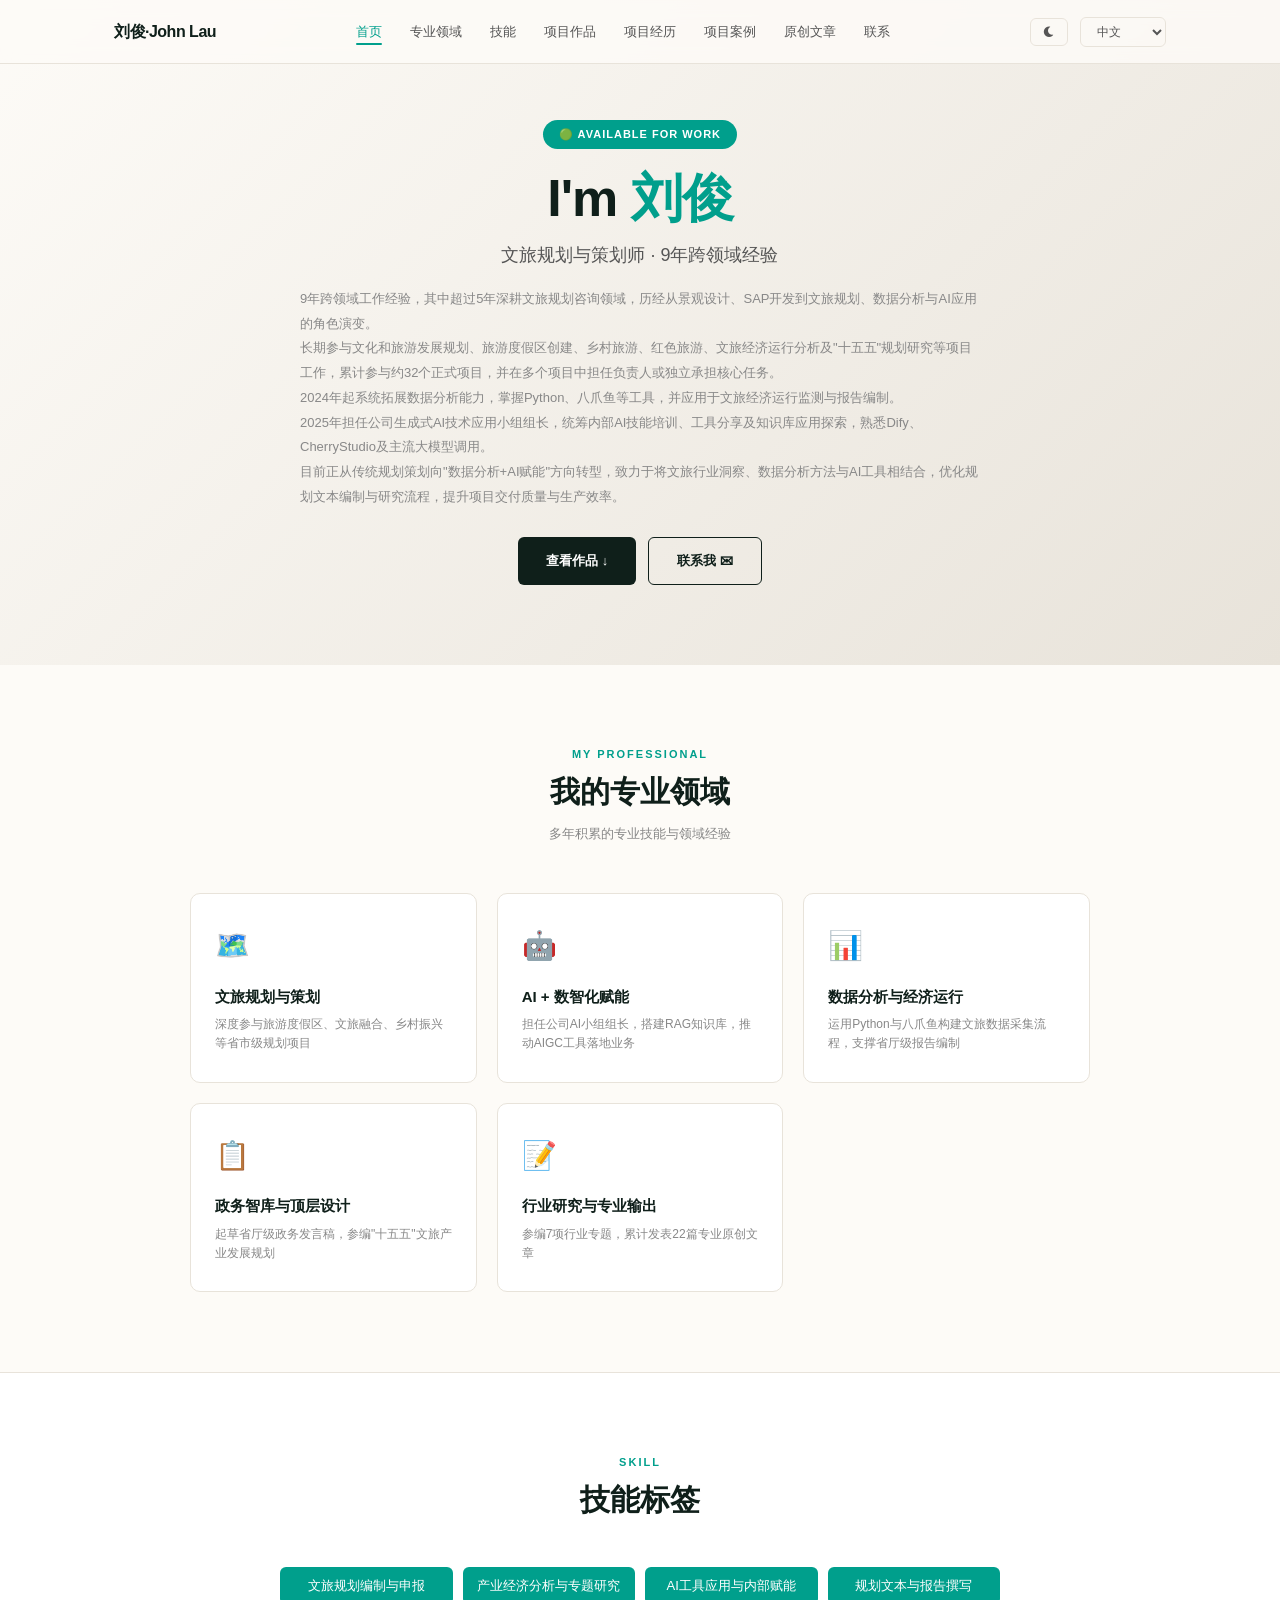
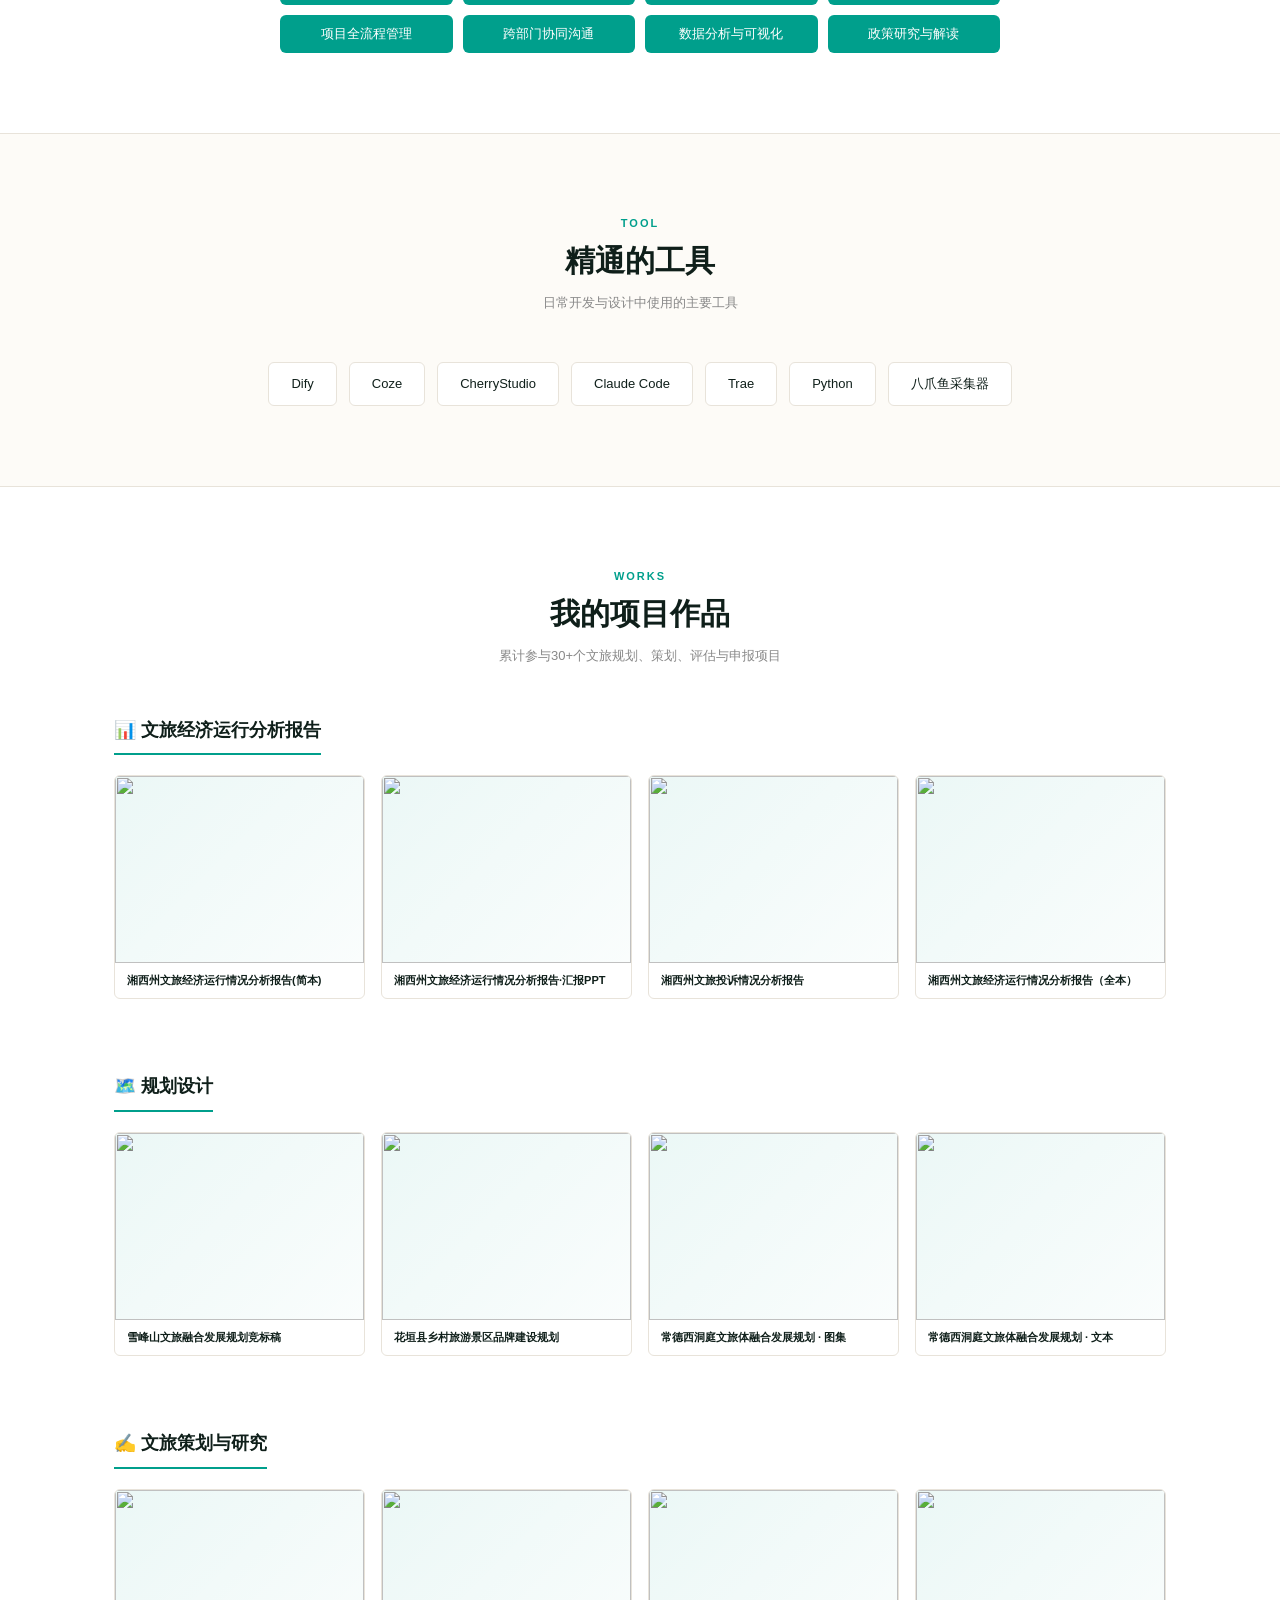
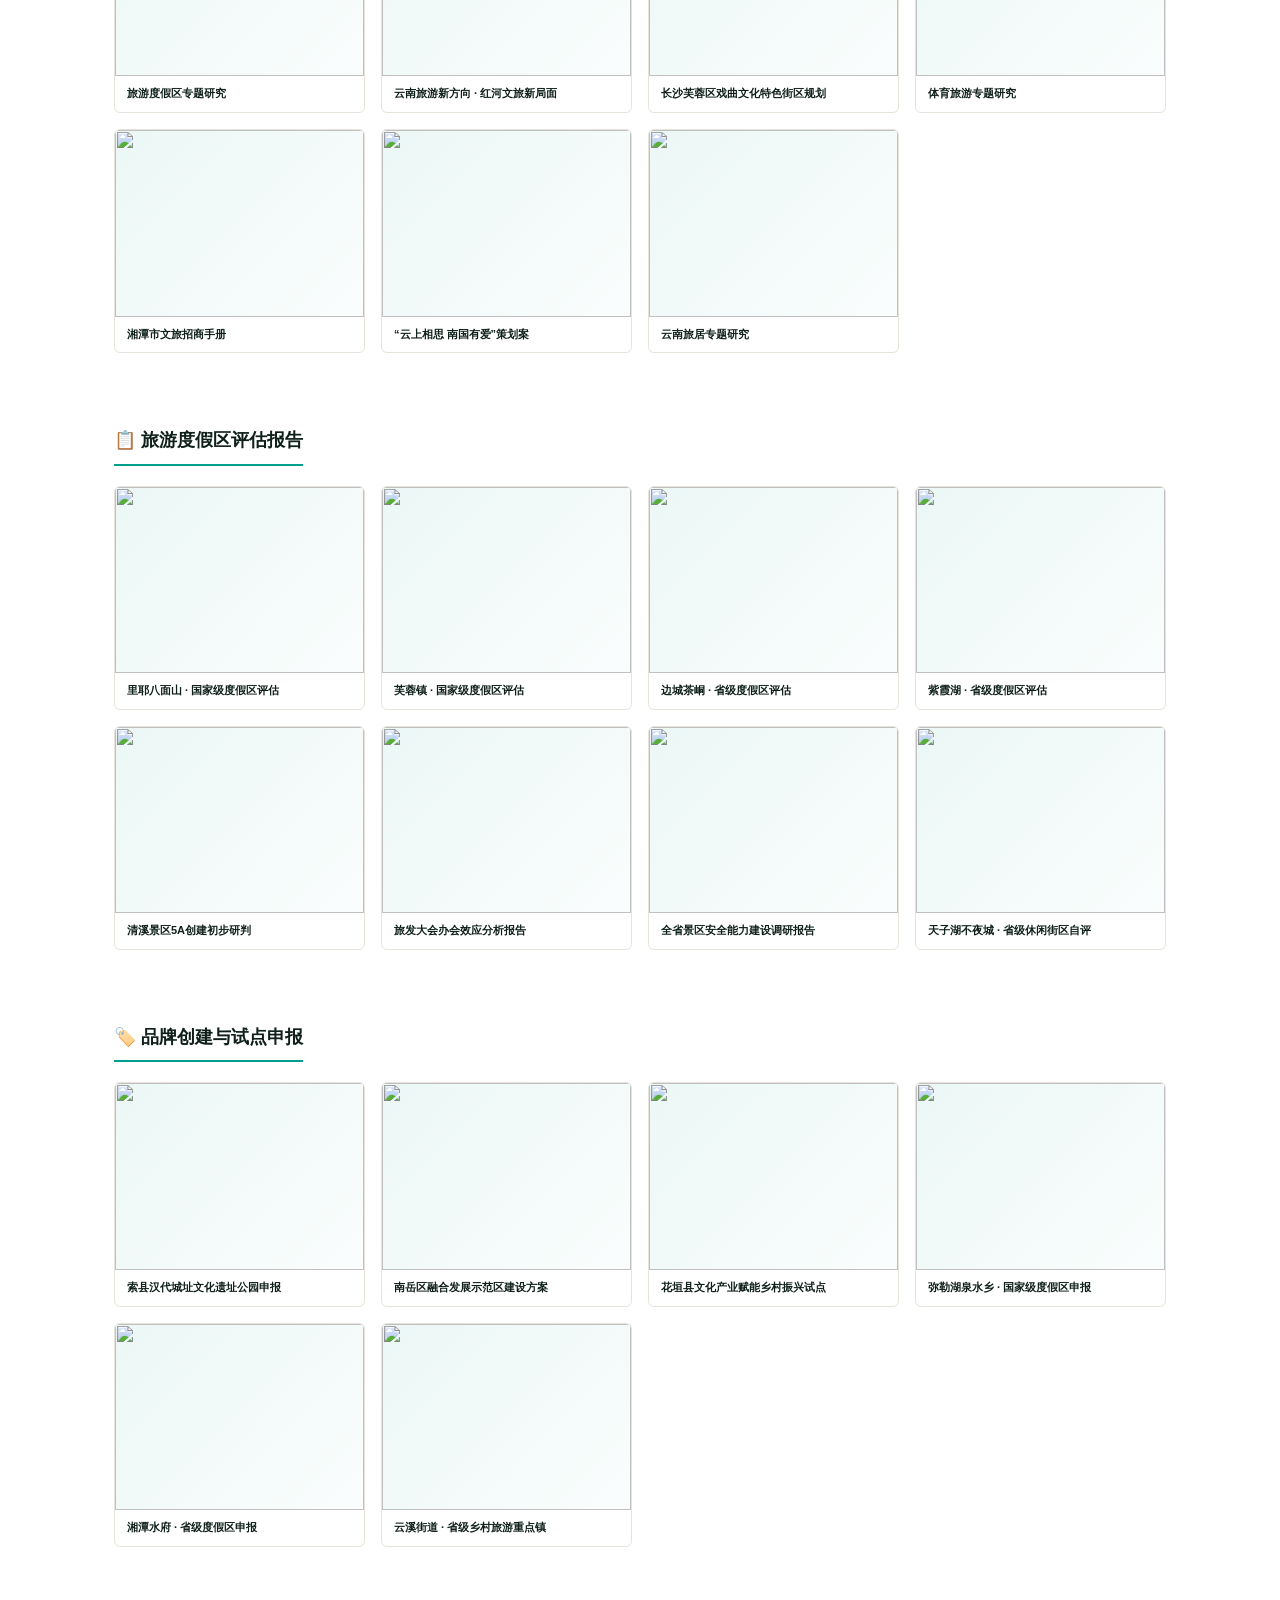
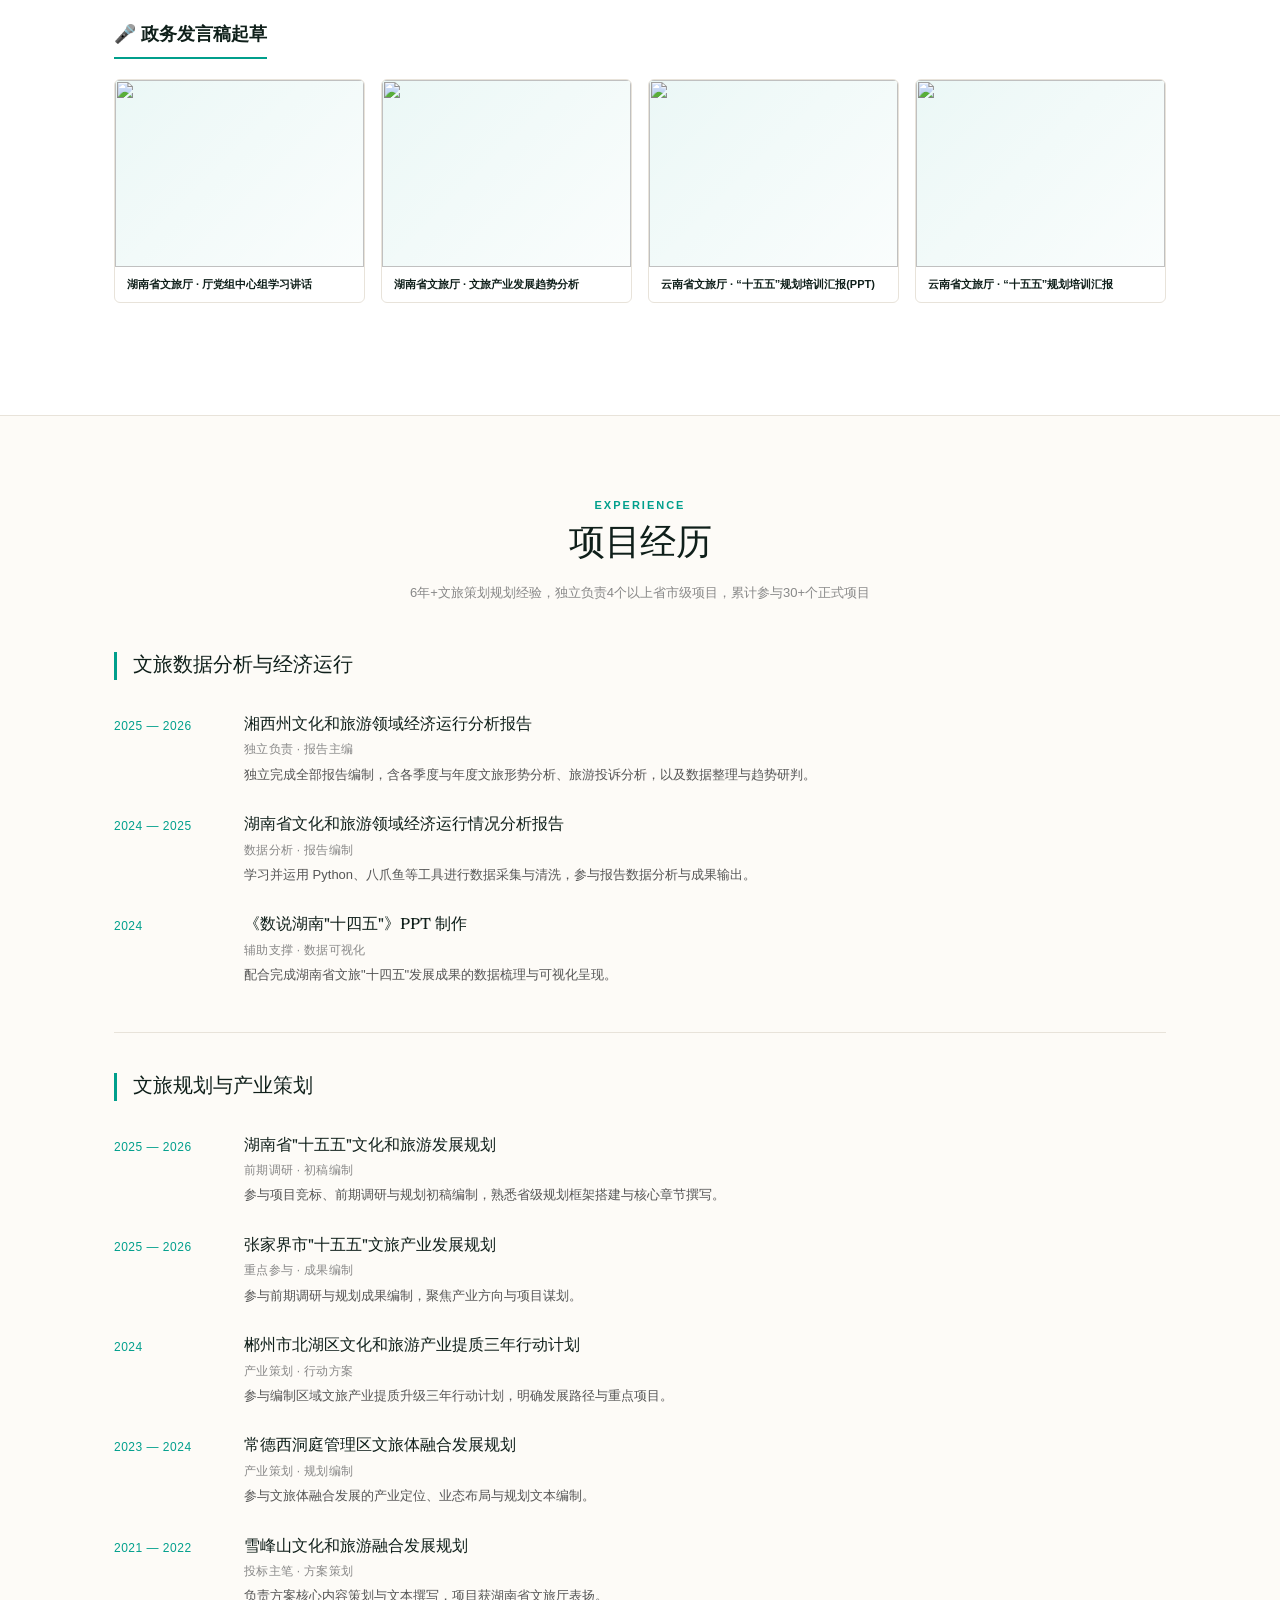
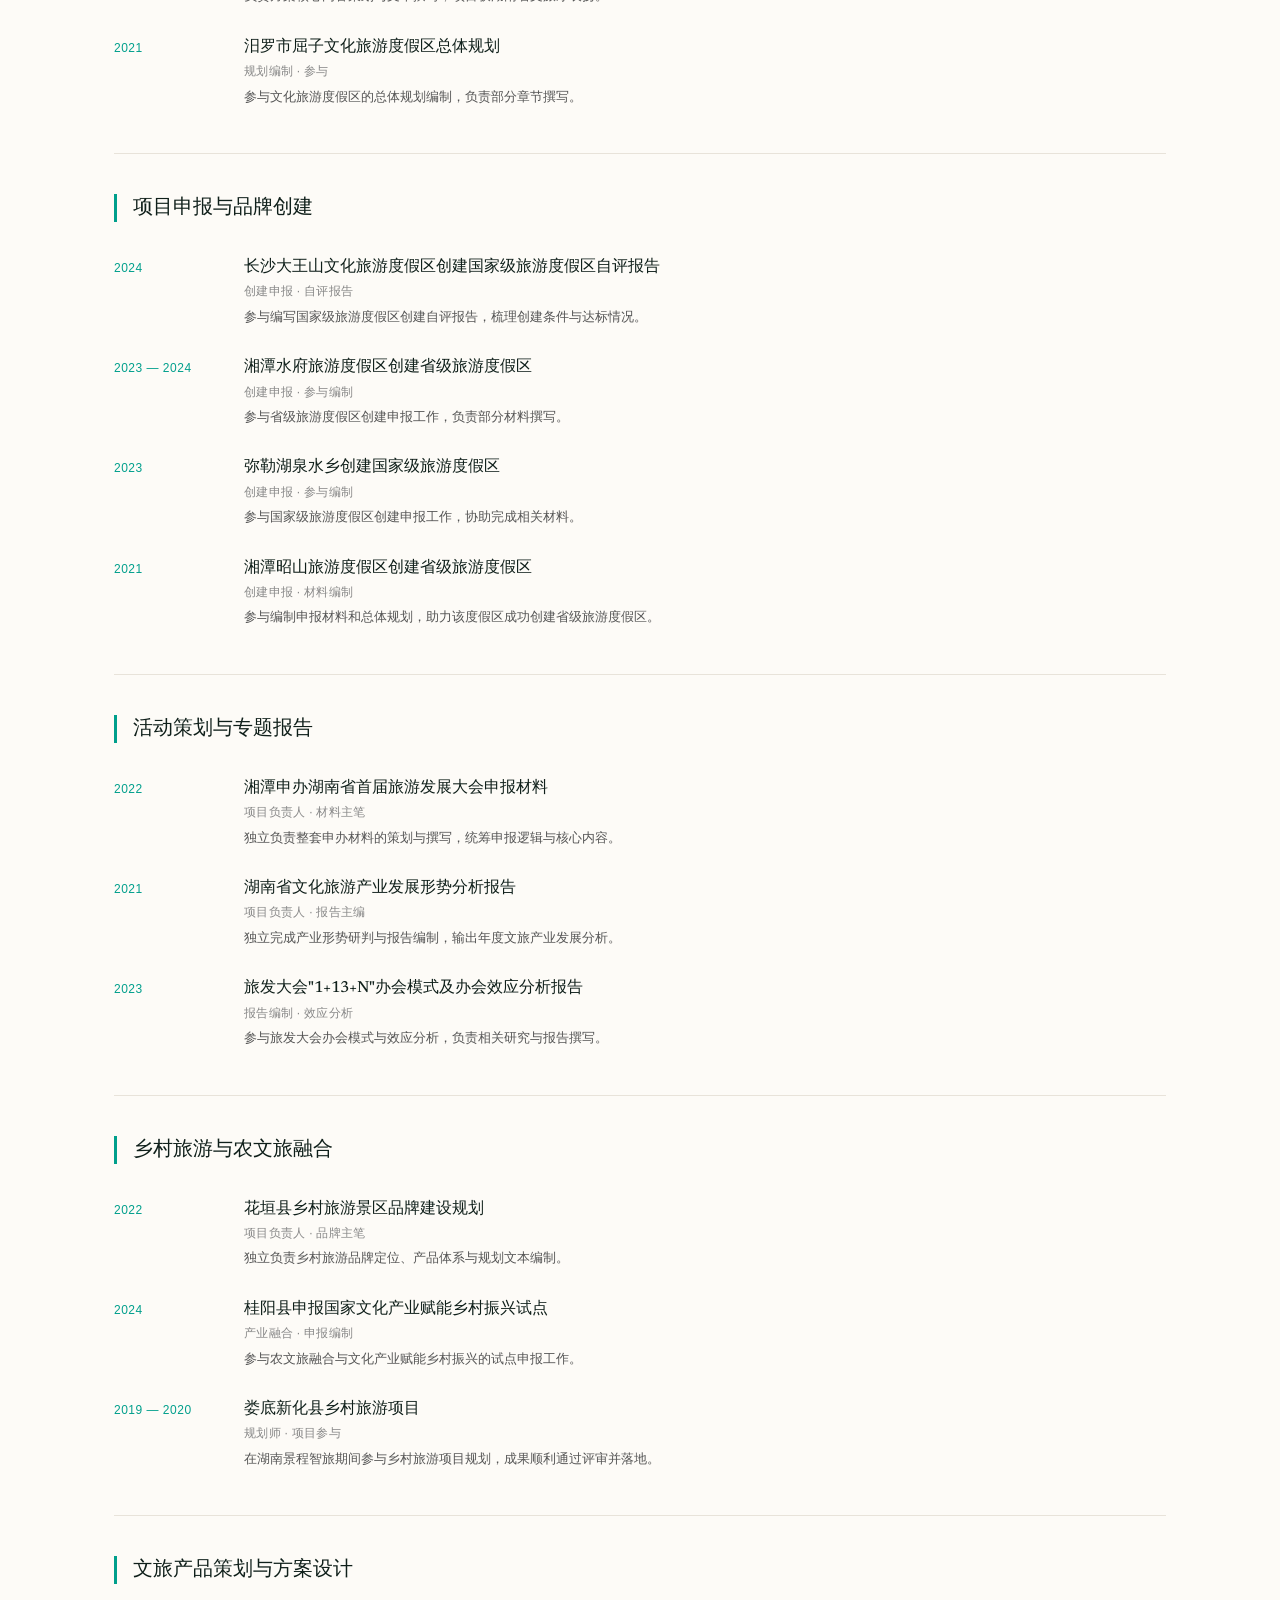
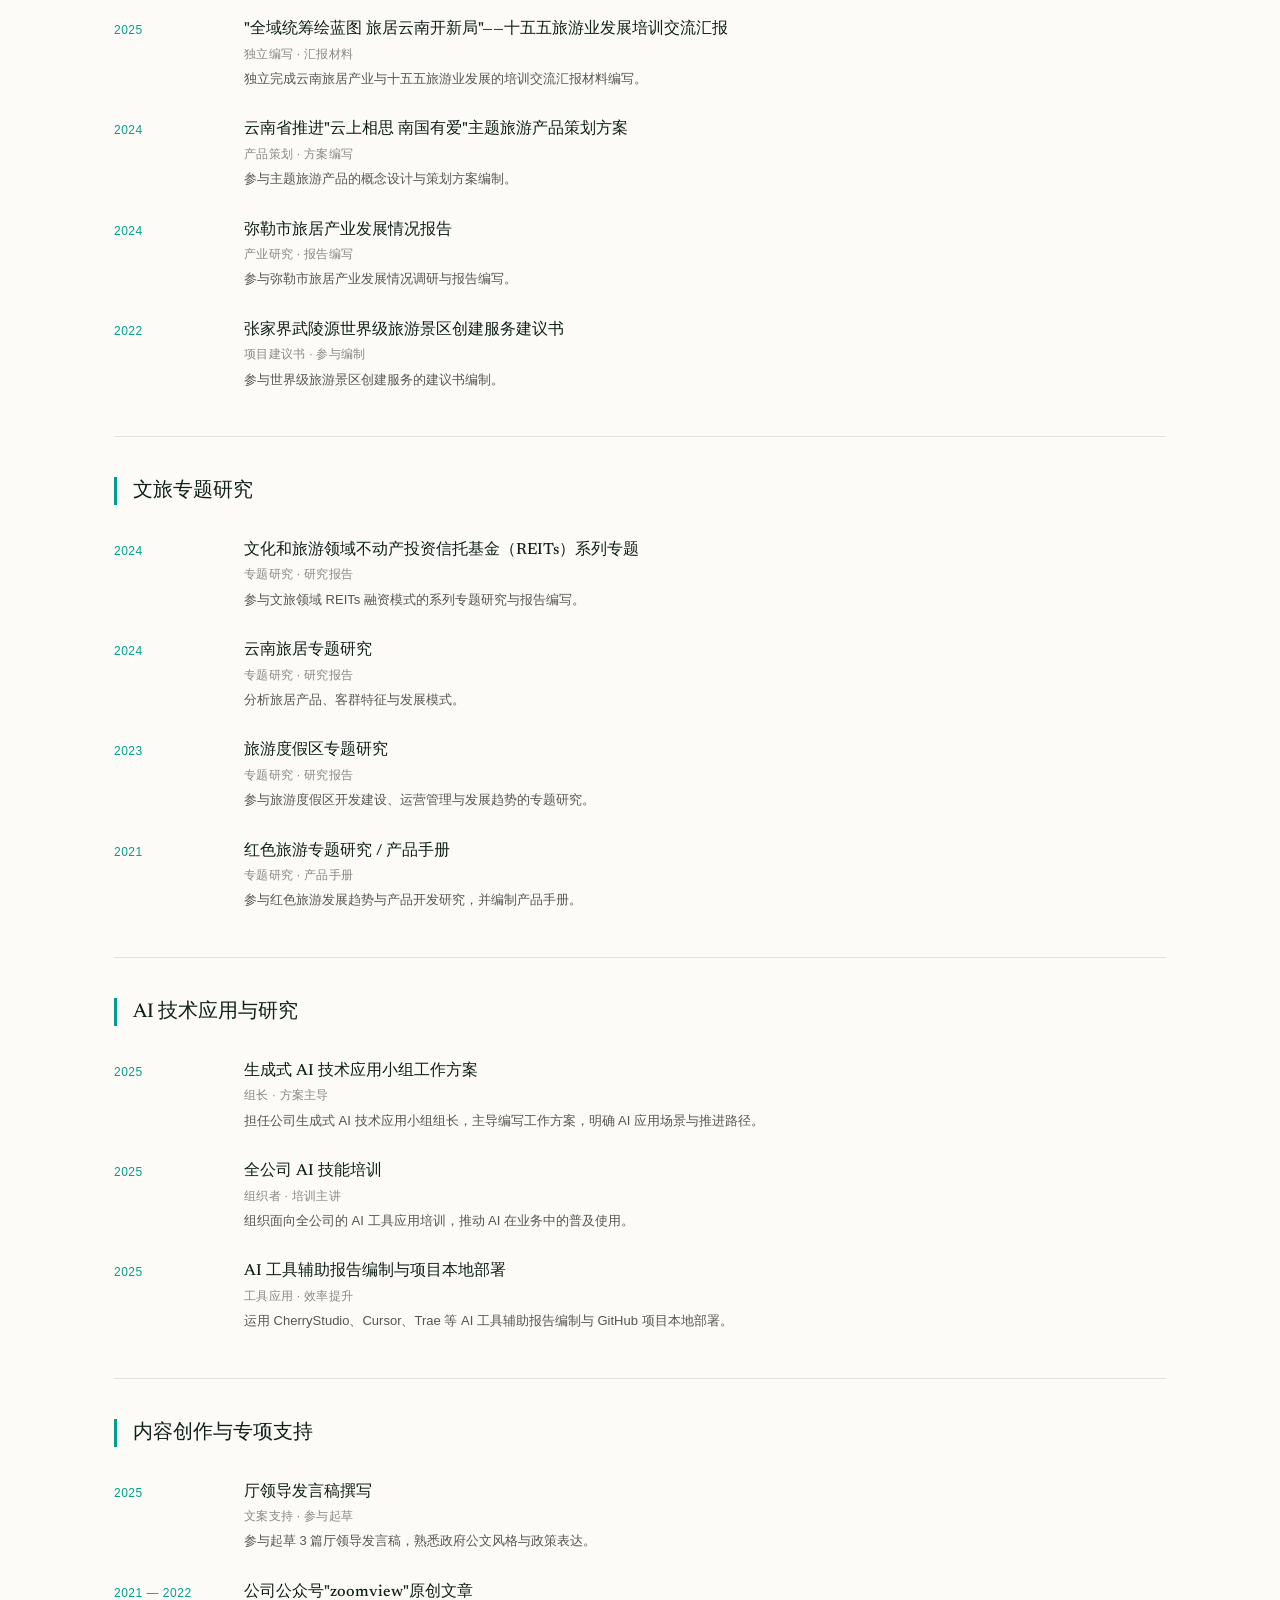
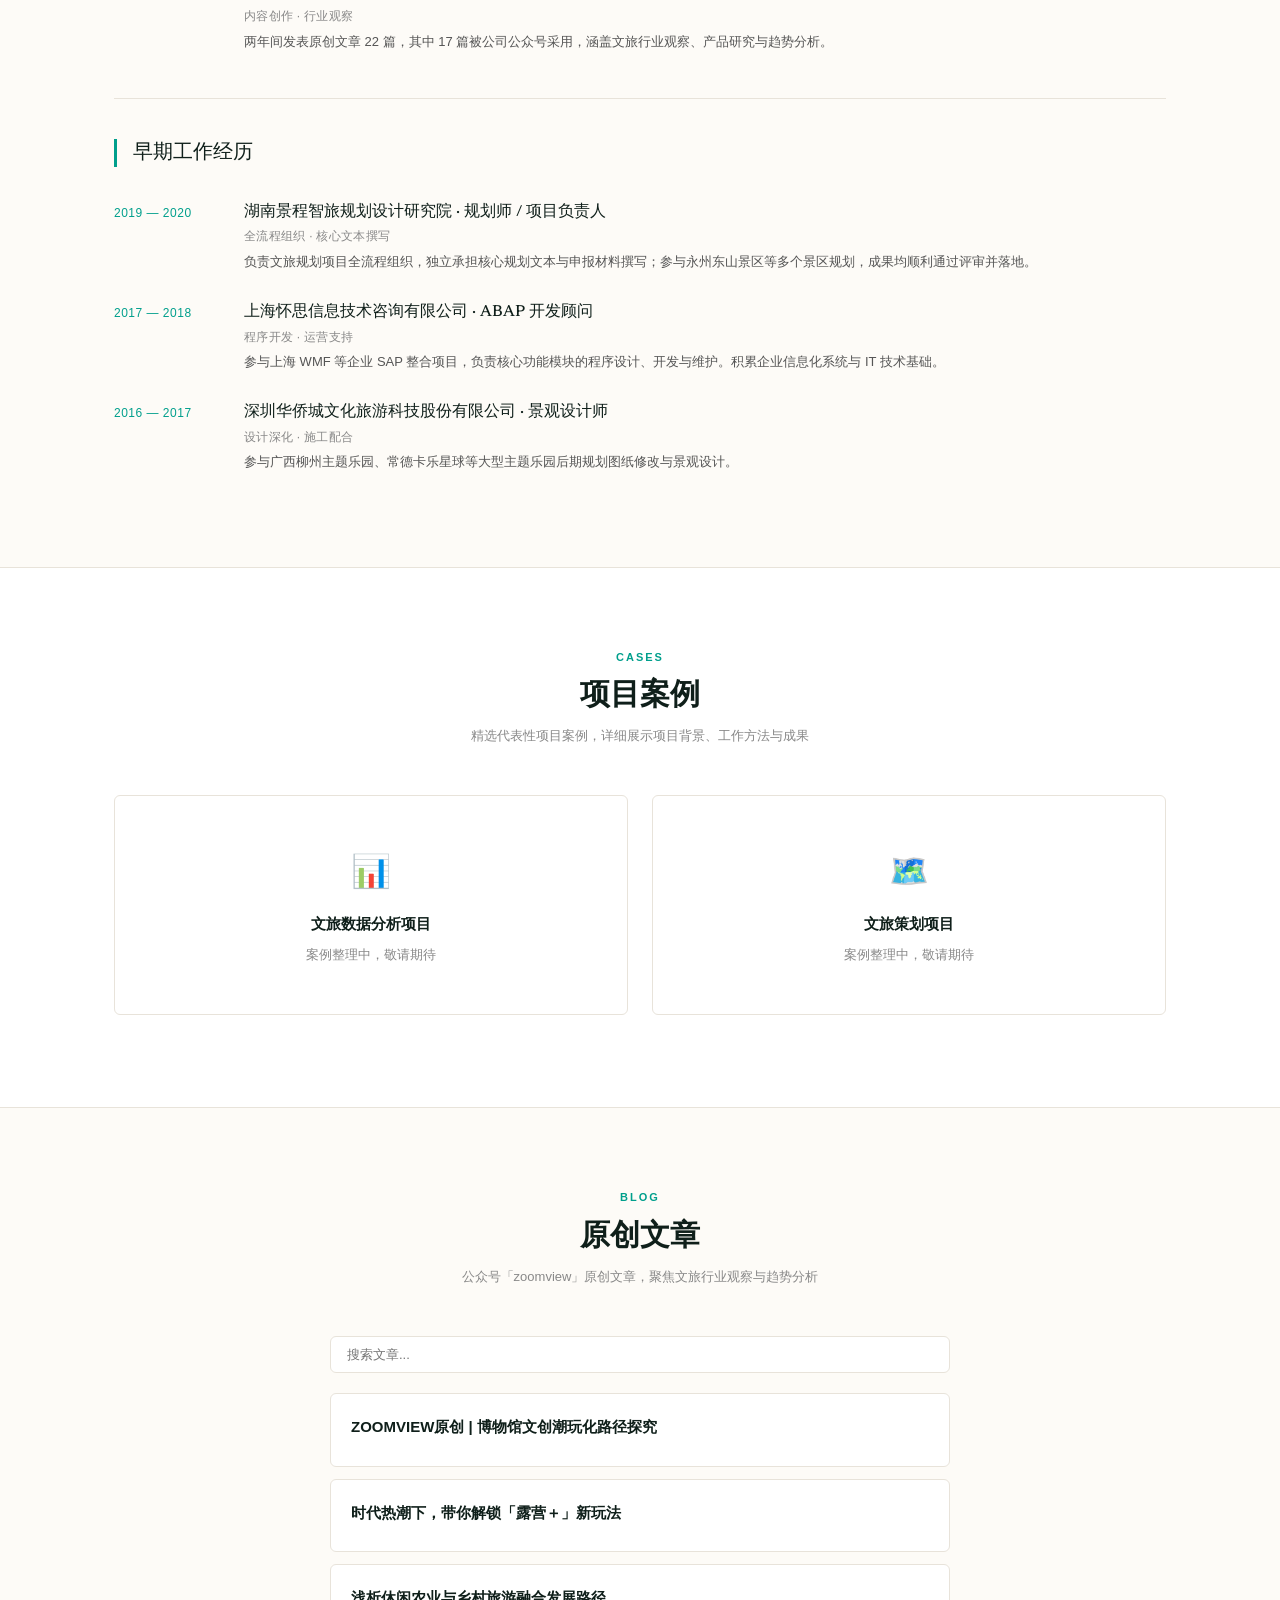
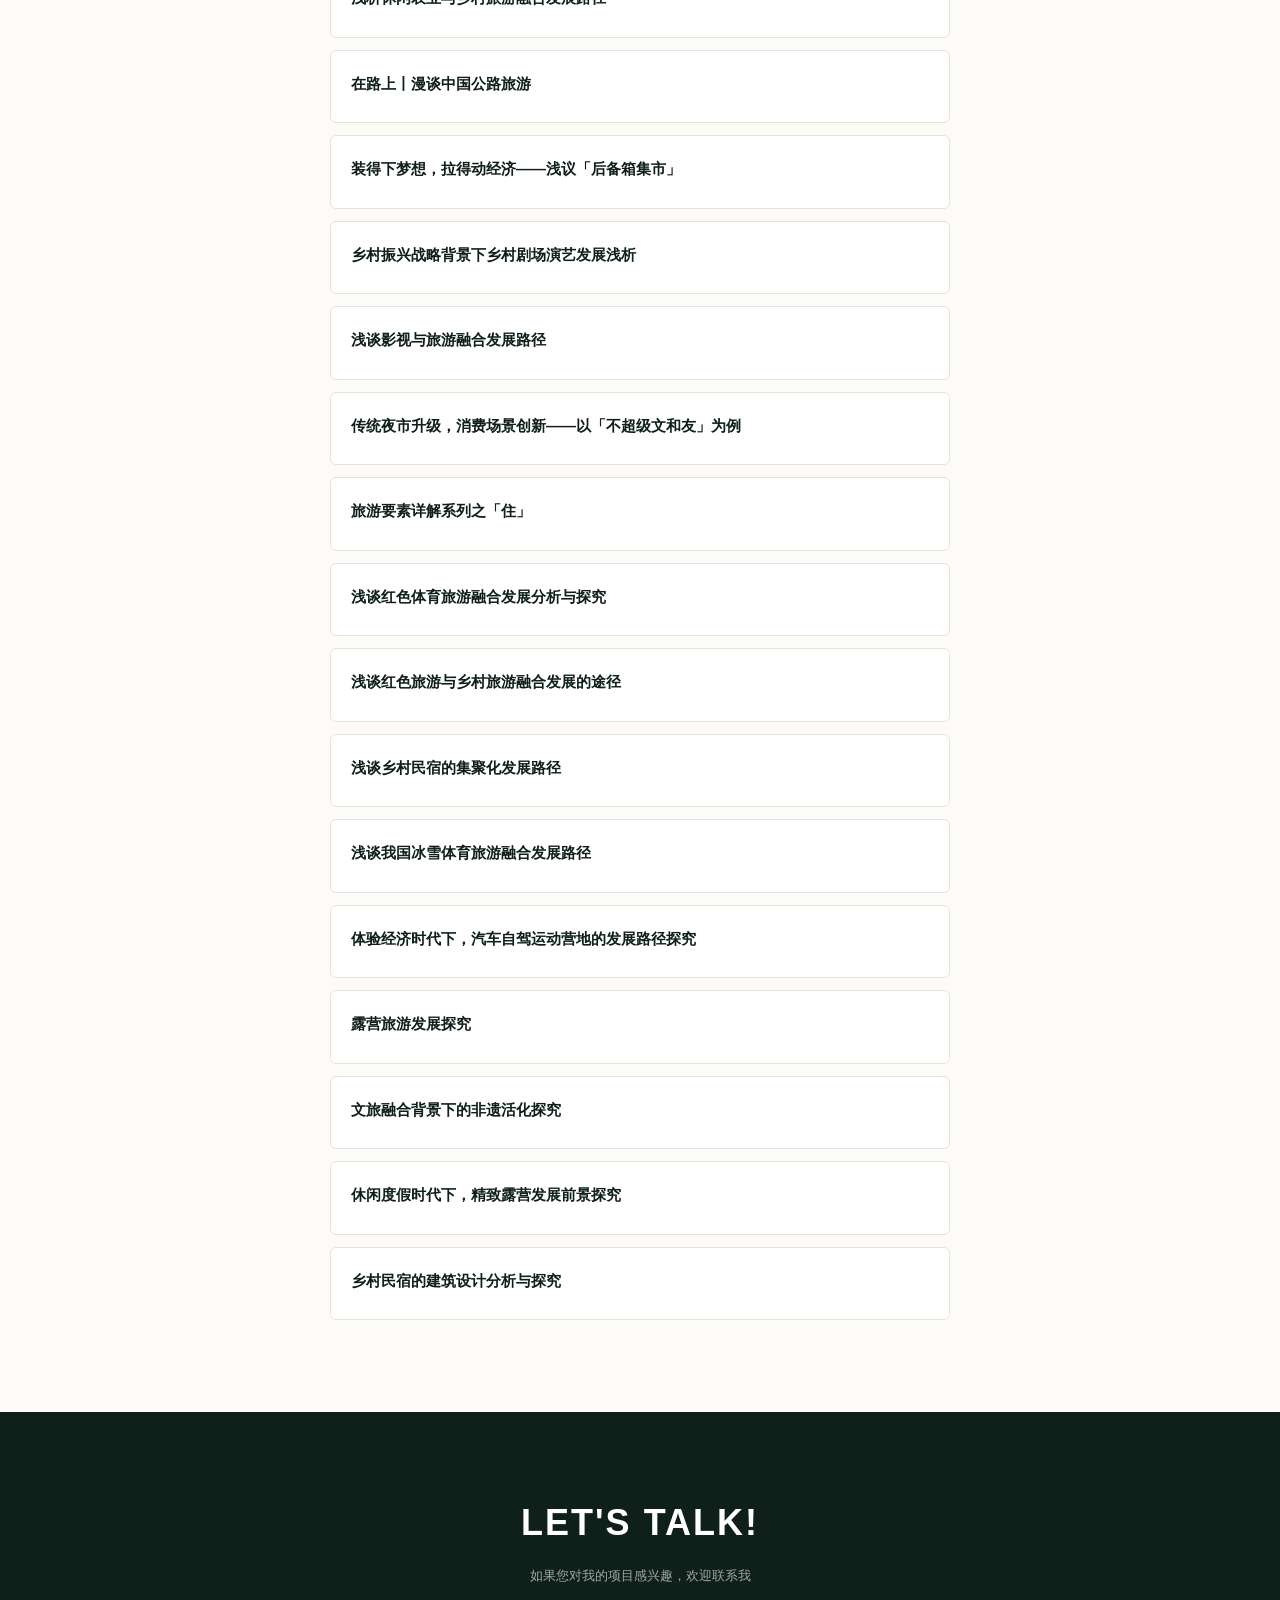
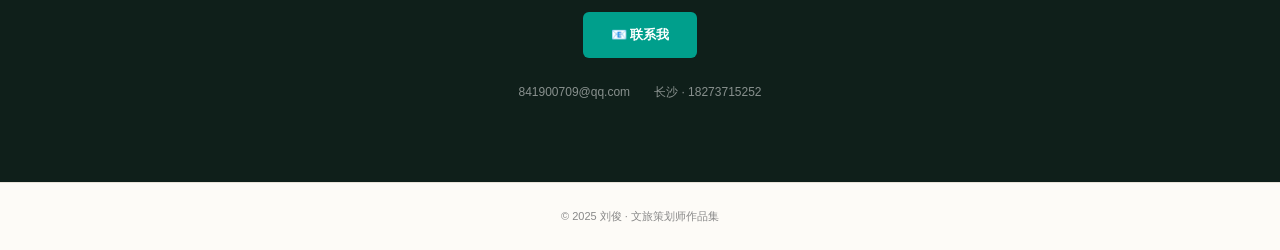
==== commit 949ed8f7: "恢复完整自我介绍，分5段展示" ====
--- a/index.html
+++ b/index.html
@@ -55,7 +55,7 @@
         <div class="hero-badge" data-i18n="hero.badge">🟢 AVAILABLE FOR WORK</div>
         <h1 class="hero-title">I'm <span class="highlight">刘俊</span></h1>
         <p class="hero-subtitle">文旅规划与策划师 · 9年跨领域经验</p>
-        <p class="hero-desc">9年跨领域工作经验，其中超过5年深耕文旅规划咨询领域，历经从景观设计、SAP开发到文旅规划、数据分析与AI应用的角色演变。长期参与文化和旅游发展规划、旅游度假区创建、乡村旅游、红色旅游、文旅经济运行分析及"十五五"规划研究等项目工作，累计参与约32个正式项目，并在多个项目中担任负责人或独立承担核心任务。2024年起系统拓展数据分析能力，掌握Python、八爪鱼等工具，并应用于文旅经济运行监测与报告编制。2025年担任公司生成式AI技术应用小组组长，统筹内部AI技能培训、工具分享及知识库应用探索，熟悉Dify、CherryStudio及主流大模型调用。目前正从传统规划策划向"数据分析+AI赋能"方向转型，致力于将文旅行业洞察、数据分析方法与AI工具相结合，优化规划文本编制与研究流程，提升项目交付质量与生产效率。</p>
+        <p class="hero-desc">9年跨领域工作经验，其中超过5年深耕文旅规划咨询领域，历经从景观设计、SAP开发到文旅规划、数据分析与AI应用的角色演变。<br>长期参与文化和旅游发展规划、旅游度假区创建、乡村旅游、红色旅游、文旅经济运行分析及"十五五"规划研究等项目工作，累计参与约32个正式项目，并在多个项目中担任负责人或独立承担核心任务。<br>2024年起系统拓展数据分析能力，掌握Python、八爪鱼等工具，并应用于文旅经济运行监测与报告编制。<br>2025年担任公司生成式AI技术应用小组组长，统筹内部AI技能培训、工具分享及知识库应用探索，熟悉Dify、CherryStudio及主流大模型调用。<br>目前正从传统规划策划向"数据分析+AI赋能"方向转型，致力于将文旅行业洞察、数据分析方法与AI工具相结合，优化规划文本编制与研究流程，提升项目交付质量与生产效率。</p>
         <div class="hero-actions">
             <a href="#works" class="btn btn-primary" data-i18n="hero.cta1">查看作品 ↓</a>
             <a href="#contact" class="btn btn-outline" data-i18n="hero.cta2">联系我 ✉</a>
@@ -154,19 +154,19 @@
                 <div class="works-category-title">📊 文旅经济运行分析报告</div>
                 <div class="works-gallery">
                     <div class="gallery-item" onclick="previewImage(this)">
-                        <div class="gallery-item-image"><img src="images/projects/project1.png" alt="" loading="lazy"></div>
+                        <div class="gallery-item-image"><img src="images/projects/project1.jpg" alt="" loading="lazy"></div>
                         <div class="gallery-item-title">湘西州文旅经济运行情况分析报告(简本)</div>
                     </div>
                     <div class="gallery-item" onclick="previewImage(this)">
-                        <div class="gallery-item-image"><img src="images/projects/project29.png" alt="" loading="lazy"></div>
+                        <div class="gallery-item-image"><img src="images/projects/project29.jpg" alt="" loading="lazy"></div>
                         <div class="gallery-item-title">湘西州文旅经济运行情况分析报告·汇报PPT</div>
                     </div>
                     <div class="gallery-item" onclick="previewImage(this)">
-                        <div class="gallery-item-image"><img src="images/projects/project30.png" alt="" loading="lazy"></div>
+                        <div class="gallery-item-image"><img src="images/projects/project30.jpg" alt="" loading="lazy"></div>
                         <div class="gallery-item-title">湘西州文旅投诉情况分析报告</div>
                     </div>
                     <div class="gallery-item" onclick="previewImage(this)">
-                        <div class="gallery-item-image"><img src="images/projects/project32.png" alt="" loading="lazy"></div>
+                        <div class="gallery-item-image"><img src="images/projects/project32.jpg" alt="" loading="lazy"></div>
                         <div class="gallery-item-title">湘西州文旅经济运行情况分析报告（全本）</div>
                     </div>
                 </div>
@@ -175,19 +175,19 @@
                 <div class="works-category-title">🗺️ 规划设计</div>
                 <div class="works-gallery">
                     <div class="gallery-item" onclick="previewImage(this)">
-                        <div class="gallery-item-image"><img src="images/projects/project4.png" alt="" loading="lazy"></div>
+                        <div class="gallery-item-image"><img src="images/projects/project4.jpg" alt="" loading="lazy"></div>
                         <div class="gallery-item-title">雪峰山文旅融合发展规划竞标稿</div>
                     </div>
                     <div class="gallery-item" onclick="previewImage(this)">
-                        <div class="gallery-item-image"><img src="images/projects/project10.png" alt="" loading="lazy"></div>
+                        <div class="gallery-item-image"><img src="images/projects/project10.jpg" alt="" loading="lazy"></div>
                         <div class="gallery-item-title">花垣县乡村旅游景区品牌建设规划</div>
                     </div>
                     <div class="gallery-item" onclick="previewImage(this)">
-                        <div class="gallery-item-image"><img src="images/projects/project26.png" alt="" loading="lazy"></div>
+                        <div class="gallery-item-image"><img src="images/projects/project26.jpg" alt="" loading="lazy"></div>
                         <div class="gallery-item-title">常德西洞庭文旅体融合发展规划 · 图集</div>
                     </div>
                     <div class="gallery-item" onclick="previewImage(this)">
-                        <div class="gallery-item-image"><img src="images/projects/project27.png" alt="" loading="lazy"></div>
+                        <div class="gallery-item-image"><img src="images/projects/project27.jpg" alt="" loading="lazy"></div>
                         <div class="gallery-item-title">常德西洞庭文旅体融合发展规划 · 文本</div>
                     </div>
                 </div>
@@ -196,31 +196,31 @@
                 <div class="works-category-title">✍️ 文旅策划与研究</div>
                 <div class="works-gallery">
                     <div class="gallery-item" onclick="previewImage(this)">
-                        <div class="gallery-item-image"><img src="images/projects/project3.png" alt="" loading="lazy"></div>
+                        <div class="gallery-item-image"><img src="images/projects/project3.jpg" alt="" loading="lazy"></div>
                         <div class="gallery-item-title">旅游度假区专题研究</div>
                     </div>
                     <div class="gallery-item" onclick="previewImage(this)">
-                        <div class="gallery-item-image"><img src="images/projects/project5.png" alt="" loading="lazy"></div>
+                        <div class="gallery-item-image"><img src="images/projects/project5.jpg" alt="" loading="lazy"></div>
                         <div class="gallery-item-title">云南旅游新方向 · 红河文旅新局面</div>
                     </div>
                     <div class="gallery-item" onclick="previewImage(this)">
-                        <div class="gallery-item-image"><img src="images/projects/project6.png" alt="" loading="lazy"></div>
+                        <div class="gallery-item-image"><img src="images/projects/project6.jpg" alt="" loading="lazy"></div>
                         <div class="gallery-item-title">长沙芙蓉区戏曲文化特色街区规划</div>
                     </div>
                     <div class="gallery-item" onclick="previewImage(this)">
-                        <div class="gallery-item-image"><img src="images/projects/project7.png" alt="" loading="lazy"></div>
+                        <div class="gallery-item-image"><img src="images/projects/project7.jpg" alt="" loading="lazy"></div>
                         <div class="gallery-item-title">体育旅游专题研究</div>
                     </div>
                     <div class="gallery-item" onclick="previewImage(this)">
-                        <div class="gallery-item-image"><img src="images/projects/project8.png" alt="" loading="lazy"></div>
+                        <div class="gallery-item-image"><img src="images/projects/project8.jpg" alt="" loading="lazy"></div>
                         <div class="gallery-item-title">湘潭市文旅招商手册</div>
                     </div>
                     <div class="gallery-item" onclick="previewImage(this)">
-                        <div class="gallery-item-image"><img src="images/projects/project23.png" alt="" loading="lazy"></div>
+                        <div class="gallery-item-image"><img src="images/projects/project23.jpg" alt="" loading="lazy"></div>
                         <div class="gallery-item-title">“云上相思 南国有爱”策划案</div>
                     </div>
                     <div class="gallery-item" onclick="previewImage(this)">
-                        <div class="gallery-item-image"><img src="images/projects/project24.png" alt="" loading="lazy"></div>
+                        <div class="gallery-item-image"><img src="images/projects/project24.jpg" alt="" loading="lazy"></div>
                         <div class="gallery-item-title">云南旅居专题研究</div>
                     </div>
                 </div>
@@ -229,35 +229,35 @@
                 <div class="works-category-title">📋 旅游度假区评估报告</div>
                 <div class="works-gallery">
                     <div class="gallery-item" onclick="previewImage(this)">
-                        <div class="gallery-item-image"><img src="images/projects/project2.png" alt="" loading="lazy"></div>
+                        <div class="gallery-item-image"><img src="images/projects/project2.jpg" alt="" loading="lazy"></div>
                         <div class="gallery-item-title">里耶八面山 · 国家级度假区评估</div>
                     </div>
                     <div class="gallery-item" onclick="previewImage(this)">
-                        <div class="gallery-item-image"><img src="images/projects/project20.png" alt="" loading="lazy"></div>
+                        <div class="gallery-item-image"><img src="images/projects/project20.jpg" alt="" loading="lazy"></div>
                         <div class="gallery-item-title">芙蓉镇 · 国家级度假区评估</div>
                     </div>
                     <div class="gallery-item" onclick="previewImage(this)">
-                        <div class="gallery-item-image"><img src="images/projects/project21.png" alt="" loading="lazy"></div>
+                        <div class="gallery-item-image"><img src="images/projects/project21.jpg" alt="" loading="lazy"></div>
                         <div class="gallery-item-title">边城茶峒 · 省级度假区评估</div>
                     </div>
                     <div class="gallery-item" onclick="previewImage(this)">
-                        <div class="gallery-item-image"><img src="images/projects/project22.png" alt="" loading="lazy"></div>
+                        <div class="gallery-item-image"><img src="images/projects/project22.jpg" alt="" loading="lazy"></div>
                         <div class="gallery-item-title">紫霞湖 · 省级度假区评估</div>
                     </div>
                     <div class="gallery-item" onclick="previewImage(this)">
-                        <div class="gallery-item-image"><img src="images/projects/project9.png" alt="" loading="lazy"></div>
+                        <div class="gallery-item-image"><img src="images/projects/project9.jpg" alt="" loading="lazy"></div>
                         <div class="gallery-item-title">清溪景区5A创建初步研判</div>
                     </div>
                     <div class="gallery-item" onclick="previewImage(this)">
-                        <div class="gallery-item-image"><img src="images/projects/project11.png" alt="" loading="lazy"></div>
+                        <div class="gallery-item-image"><img src="images/projects/project11.jpg" alt="" loading="lazy"></div>
                         <div class="gallery-item-title">旅发大会办会效应分析报告</div>
                     </div>
                     <div class="gallery-item" onclick="previewImage(this)">
-                        <div class="gallery-item-image"><img src="images/projects/project16.png" alt="" loading="lazy"></div>
+                        <div class="gallery-item-image"><img src="images/projects/project16.jpg" alt="" loading="lazy"></div>
                         <div class="gallery-item-title">全省景区安全能力建设调研报告</div>
                     </div>
                     <div class="gallery-item" onclick="previewImage(this)">
-                        <div class="gallery-item-image"><img src="images/projects/project28.png" alt="" loading="lazy"></div>
+                        <div class="gallery-item-image"><img src="images/projects/project28.jpg" alt="" loading="lazy"></div>
                         <div class="gallery-item-title">天子湖不夜城 · 省级休闲街区自评</div>
                     </div>
                 </div>
@@ -266,27 +266,27 @@
                 <div class="works-category-title">🏷️ 品牌创建与试点申报</div>
                 <div class="works-gallery">
                     <div class="gallery-item" onclick="previewImage(this)">
-                        <div class="gallery-item-image"><img src="images/projects/project13.png" alt="" loading="lazy"></div>
+                        <div class="gallery-item-image"><img src="images/projects/project13.jpg" alt="" loading="lazy"></div>
                         <div class="gallery-item-title">索县汉代城址文化遗址公园申报</div>
                     </div>
                     <div class="gallery-item" onclick="previewImage(this)">
-                        <div class="gallery-item-image"><img src="images/projects/project14.png" alt="" loading="lazy"></div>
+                        <div class="gallery-item-image"><img src="images/projects/project14.jpg" alt="" loading="lazy"></div>
                         <div class="gallery-item-title">南岳区融合发展示范区建设方案</div>
                     </div>
                     <div class="gallery-item" onclick="previewImage(this)">
-                        <div class="gallery-item-image"><img src="images/projects/project15.png" alt="" loading="lazy"></div>
+                        <div class="gallery-item-image"><img src="images/projects/project15.jpg" alt="" loading="lazy"></div>
                         <div class="gallery-item-title">花垣县文化产业赋能乡村振兴试点</div>
                     </div>
                     <div class="gallery-item" onclick="previewImage(this)">
-                        <div class="gallery-item-image"><img src="images/projects/project17.png" alt="" loading="lazy"></div>
+                        <div class="gallery-item-image"><img src="images/projects/project17.jpg" alt="" loading="lazy"></div>
                         <div class="gallery-item-title">弥勒湖泉水乡 · 国家级度假区申报</div>
                     </div>
                     <div class="gallery-item" onclick="previewImage(this)">
-                        <div class="gallery-item-image"><img src="images/projects/project18.png" alt="" loading="lazy"></div>
+                        <div class="gallery-item-image"><img src="images/projects/project18.jpg" alt="" loading="lazy"></div>
                         <div class="gallery-item-title">湘潭水府 · 省级度假区申报</div>
                     </div>
                     <div class="gallery-item" onclick="previewImage(this)">
-                        <div class="gallery-item-image"><img src="images/projects/project25.png" alt="" loading="lazy"></div>
+                        <div class="gallery-item-image"><img src="images/projects/project25.jpg" alt="" loading="lazy"></div>
                         <div class="gallery-item-title">云溪街道 · 省级乡村旅游重点镇</div>
                     </div>
                 </div>
@@ -295,19 +295,19 @@
                 <div class="works-category-title">🎤 政务发言稿起草</div>
                 <div class="works-gallery">
                     <div class="gallery-item" onclick="previewImage(this)">
-                        <div class="gallery-item-image"><img src="images/projects/project33.png" alt="" loading="lazy"></div>
+                        <div class="gallery-item-image"><img src="images/projects/project33.jpg" alt="" loading="lazy"></div>
                         <div class="gallery-item-title">湖南省文旅厅 · 厅党组中心组学习讲话</div>
                     </div>
                     <div class="gallery-item" onclick="previewImage(this)">
-                        <div class="gallery-item-image"><img src="images/projects/project34.png" alt="" loading="lazy"></div>
+                        <div class="gallery-item-image"><img src="images/projects/project34.jpg" alt="" loading="lazy"></div>
                         <div class="gallery-item-title">湖南省文旅厅 · 文旅产业发展趋势分析</div>
                     </div>
                     <div class="gallery-item" onclick="previewImage(this)">
-                        <div class="gallery-item-image"><img src="images/projects/project35.png" alt="" loading="lazy"></div>
+                        <div class="gallery-item-image"><img src="images/projects/project35.jpg" alt="" loading="lazy"></div>
                         <div class="gallery-item-title">云南省文旅厅 · “十五五”规划培训汇报(PPT)</div>
                     </div>
                     <div class="gallery-item" onclick="previewImage(this)">
-                        <div class="gallery-item-image"><img src="images/projects/project36.png" alt="" loading="lazy"></div>
+                        <div class="gallery-item-image"><img src="images/projects/project36.jpg" alt="" loading="lazy"></div>
                         <div class="gallery-item-title">云南省文旅厅 · “十五五”规划培训汇报</div>
                     </div>
                 </div>
@@ -745,7 +745,7 @@
     <!-- ===== 微信二维码弹窗 ===== -->
     <div class="qr-overlay" id="qrOverlay">
         <div class="qr-popup">
-            <img src="images/wechat-qr.png" alt="微信二维码" onerror="this.src='data:image/svg+xml,<svg xmlns=%22http://www.w3.org/2000/svg%22 width=%22180%22 height=%22180%22><rect fill=%22%23f0f0f0%22 width=%22180%22 height=%22180%22 rx=%228%22/><text x=%2290%22 y=%2295%22 text-anchor=%22middle%22 fill=%22%23999%22 font-size=%2212%22>二维码占位</text></svg>';">
+            <img src="images/wechat-qr.jpg" alt="微信二维码" onerror="this.src='data:image/svg+xml,<svg xmlns=%22http://www.w3.org/2000/svg%22 width=%22180%22 height=%22180%22><rect fill=%22%23f0f0f0%22 width=%22180%22 height=%22180%22 rx=%228%22/><text x=%2290%22 y=%2295%22 text-anchor=%22middle%22 fill=%22%23999%22 font-size=%2212%22>二维码占位</text></svg>';">
             <p style="font-size:13px;color:var(--text-color);margin-top:8px;">扫一扫添加微信</p>
             <button class="qr-popup-close" onclick="document.getElementById('qrOverlay').classList.remove('active')">关闭</button>
         </div>
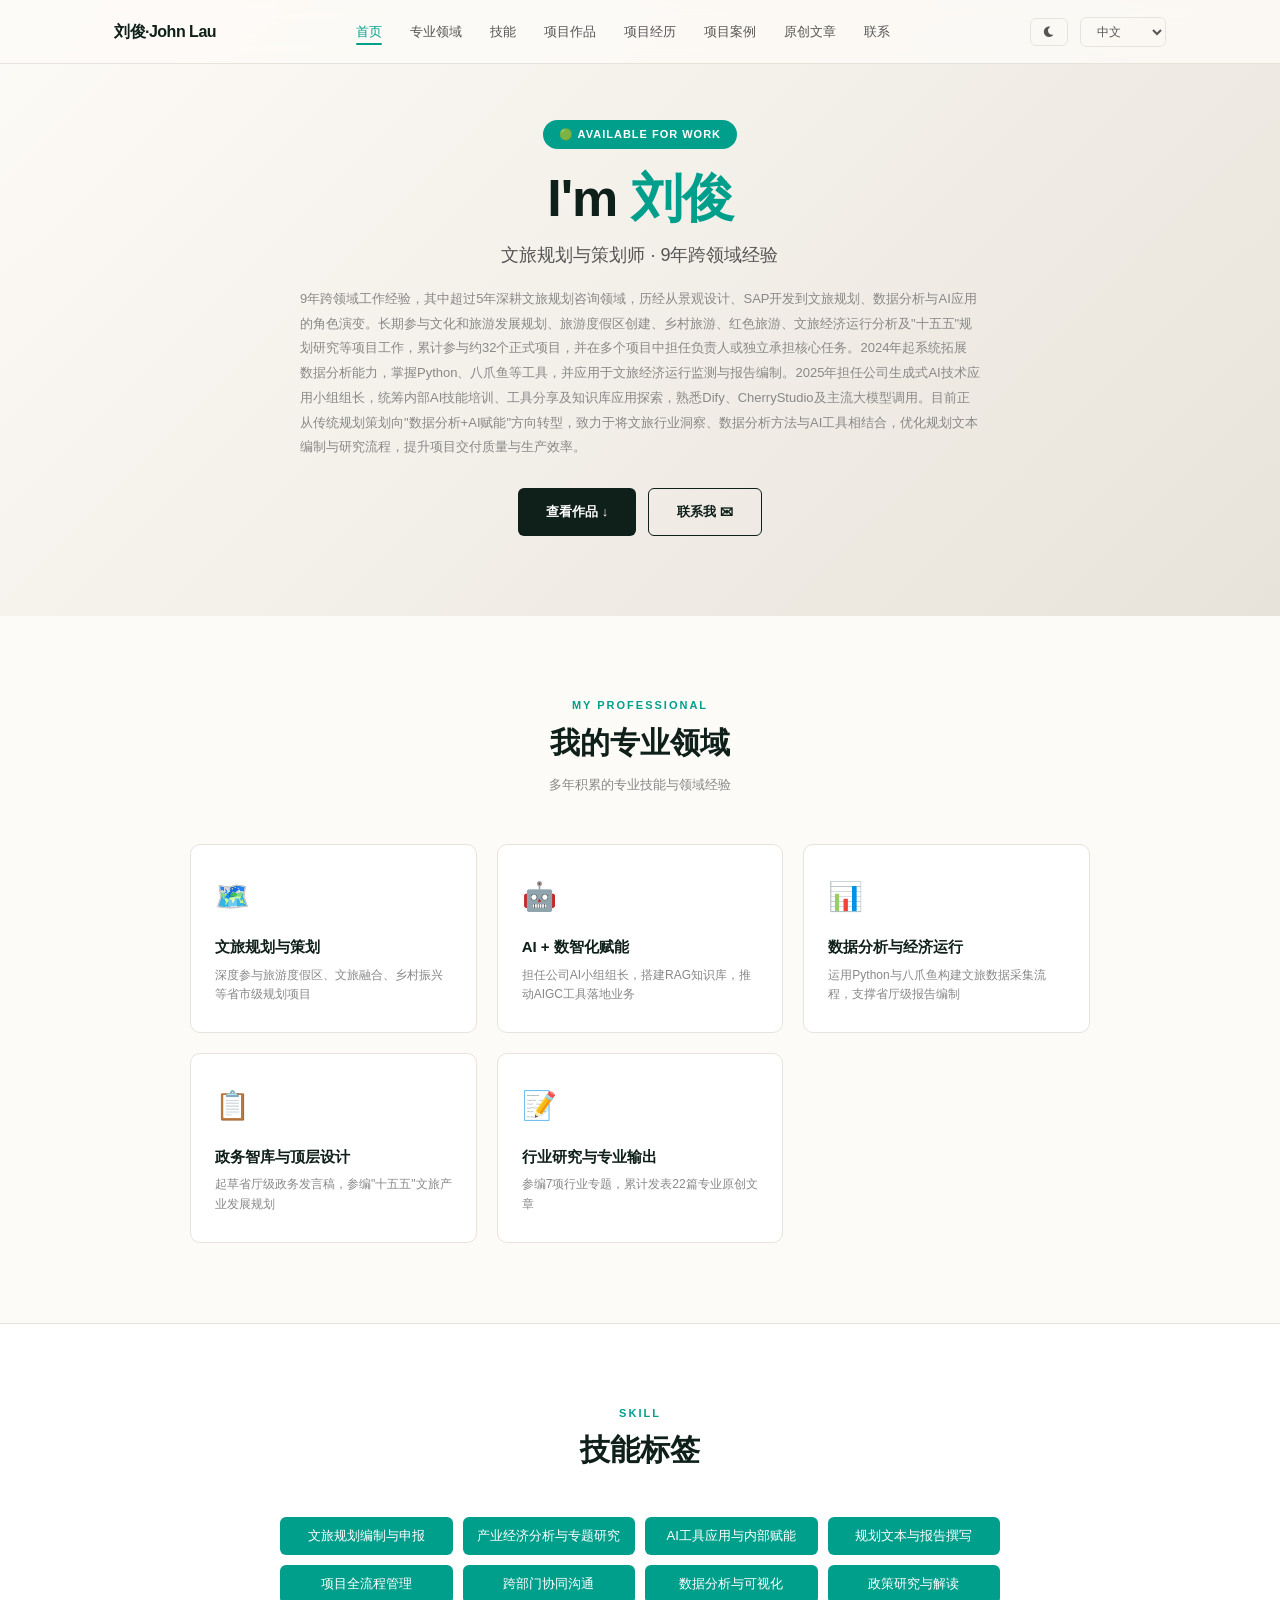
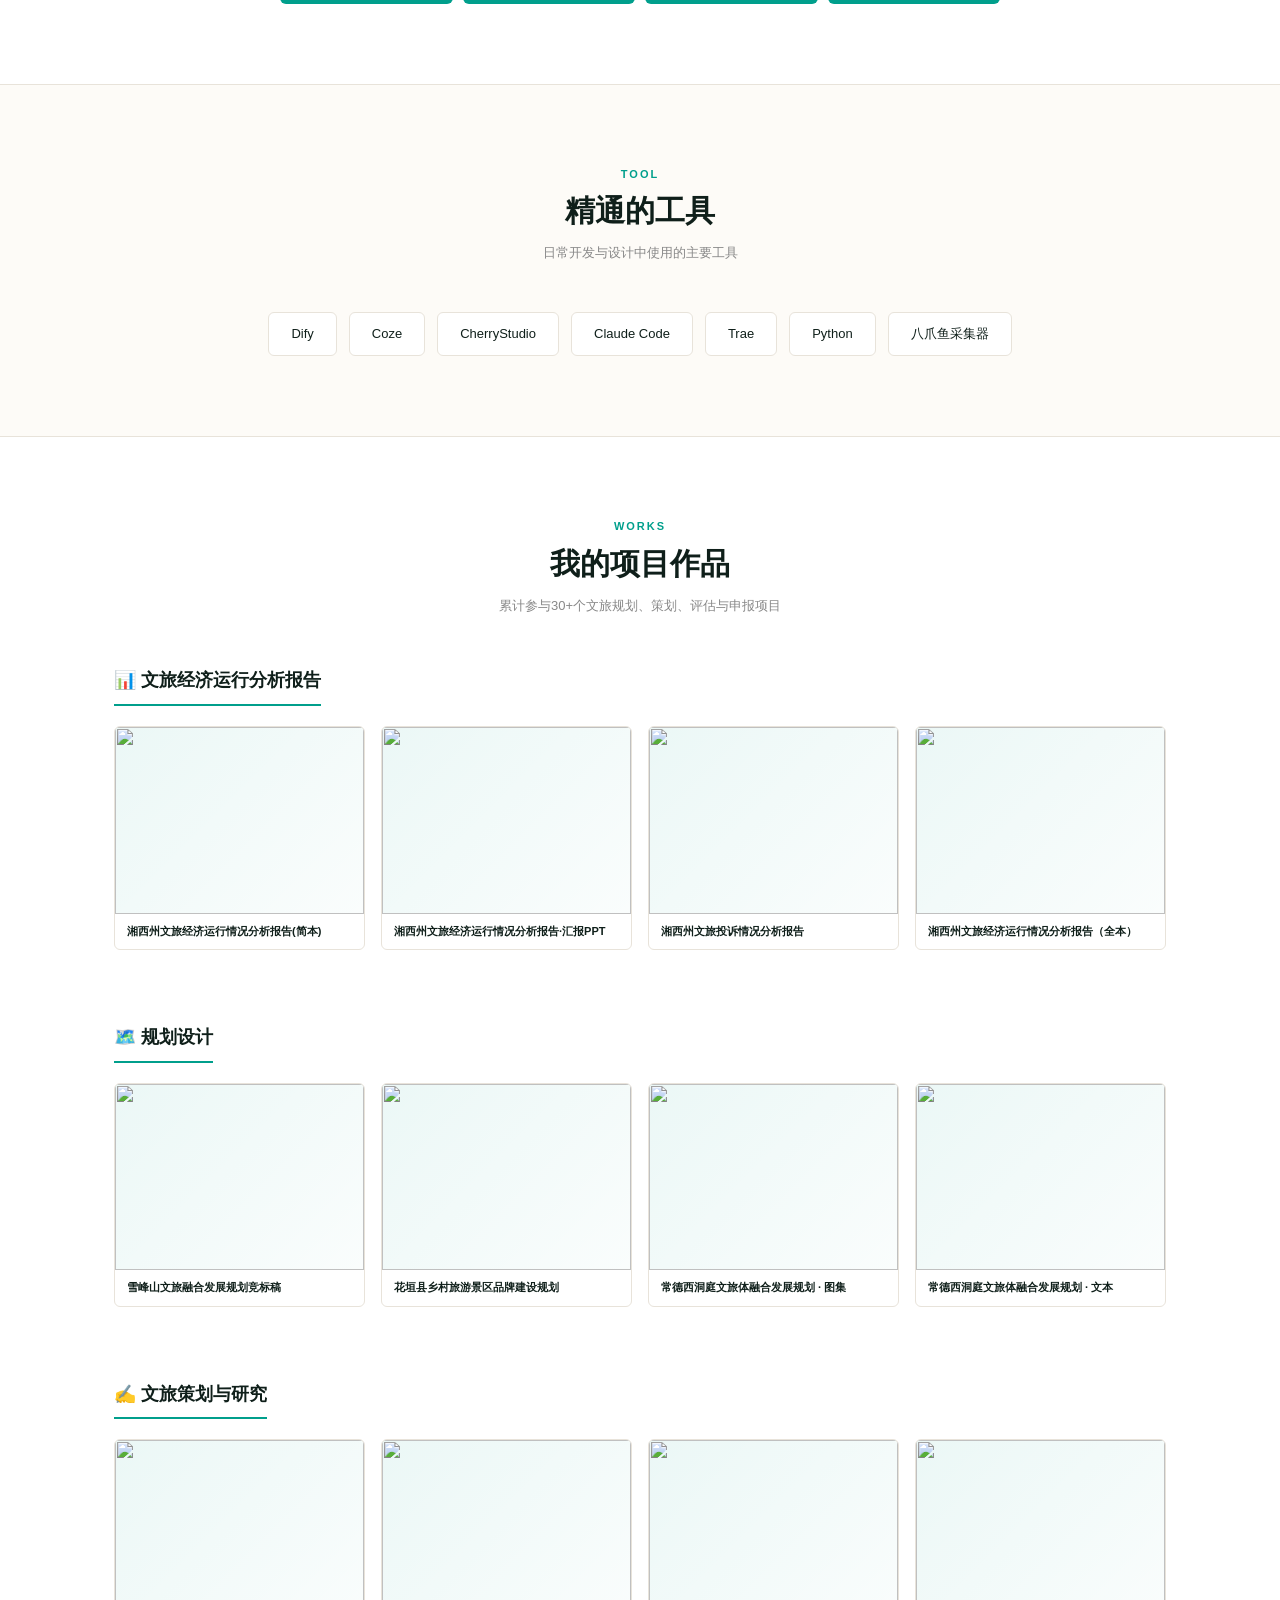
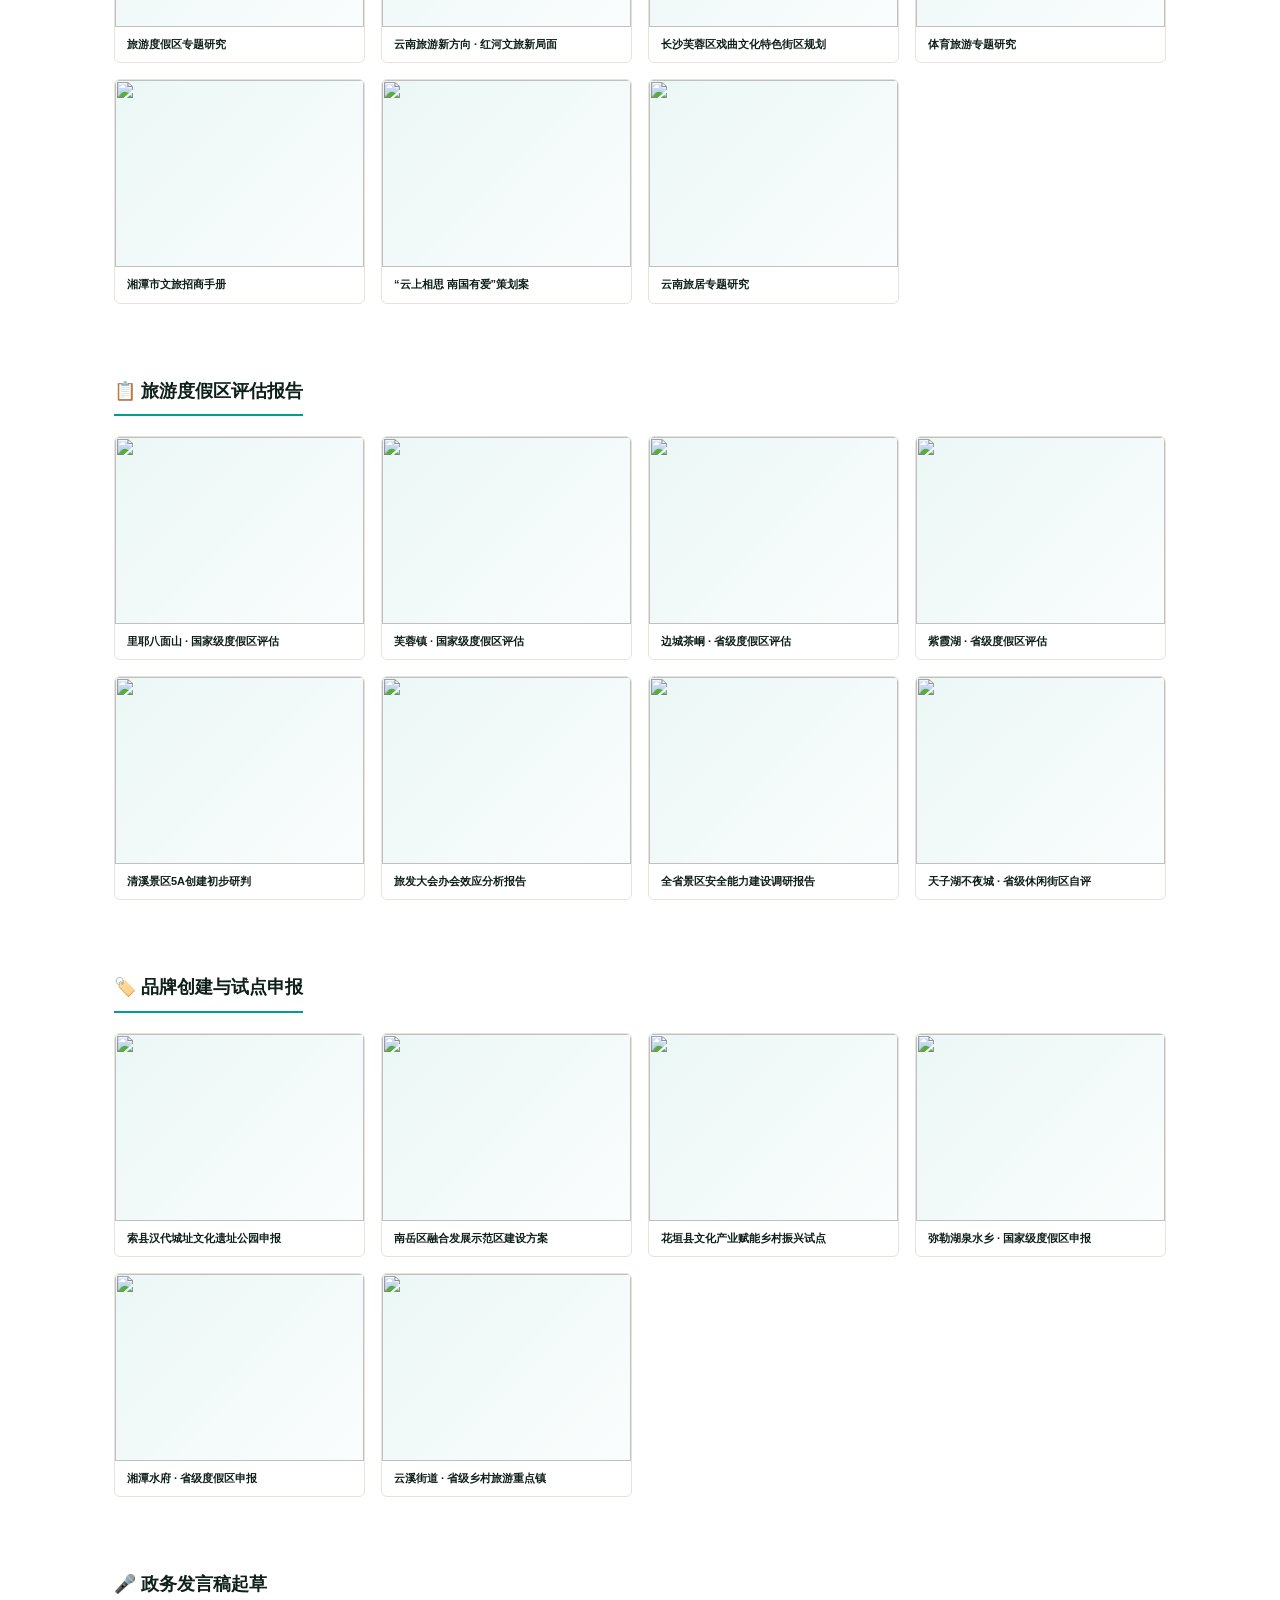
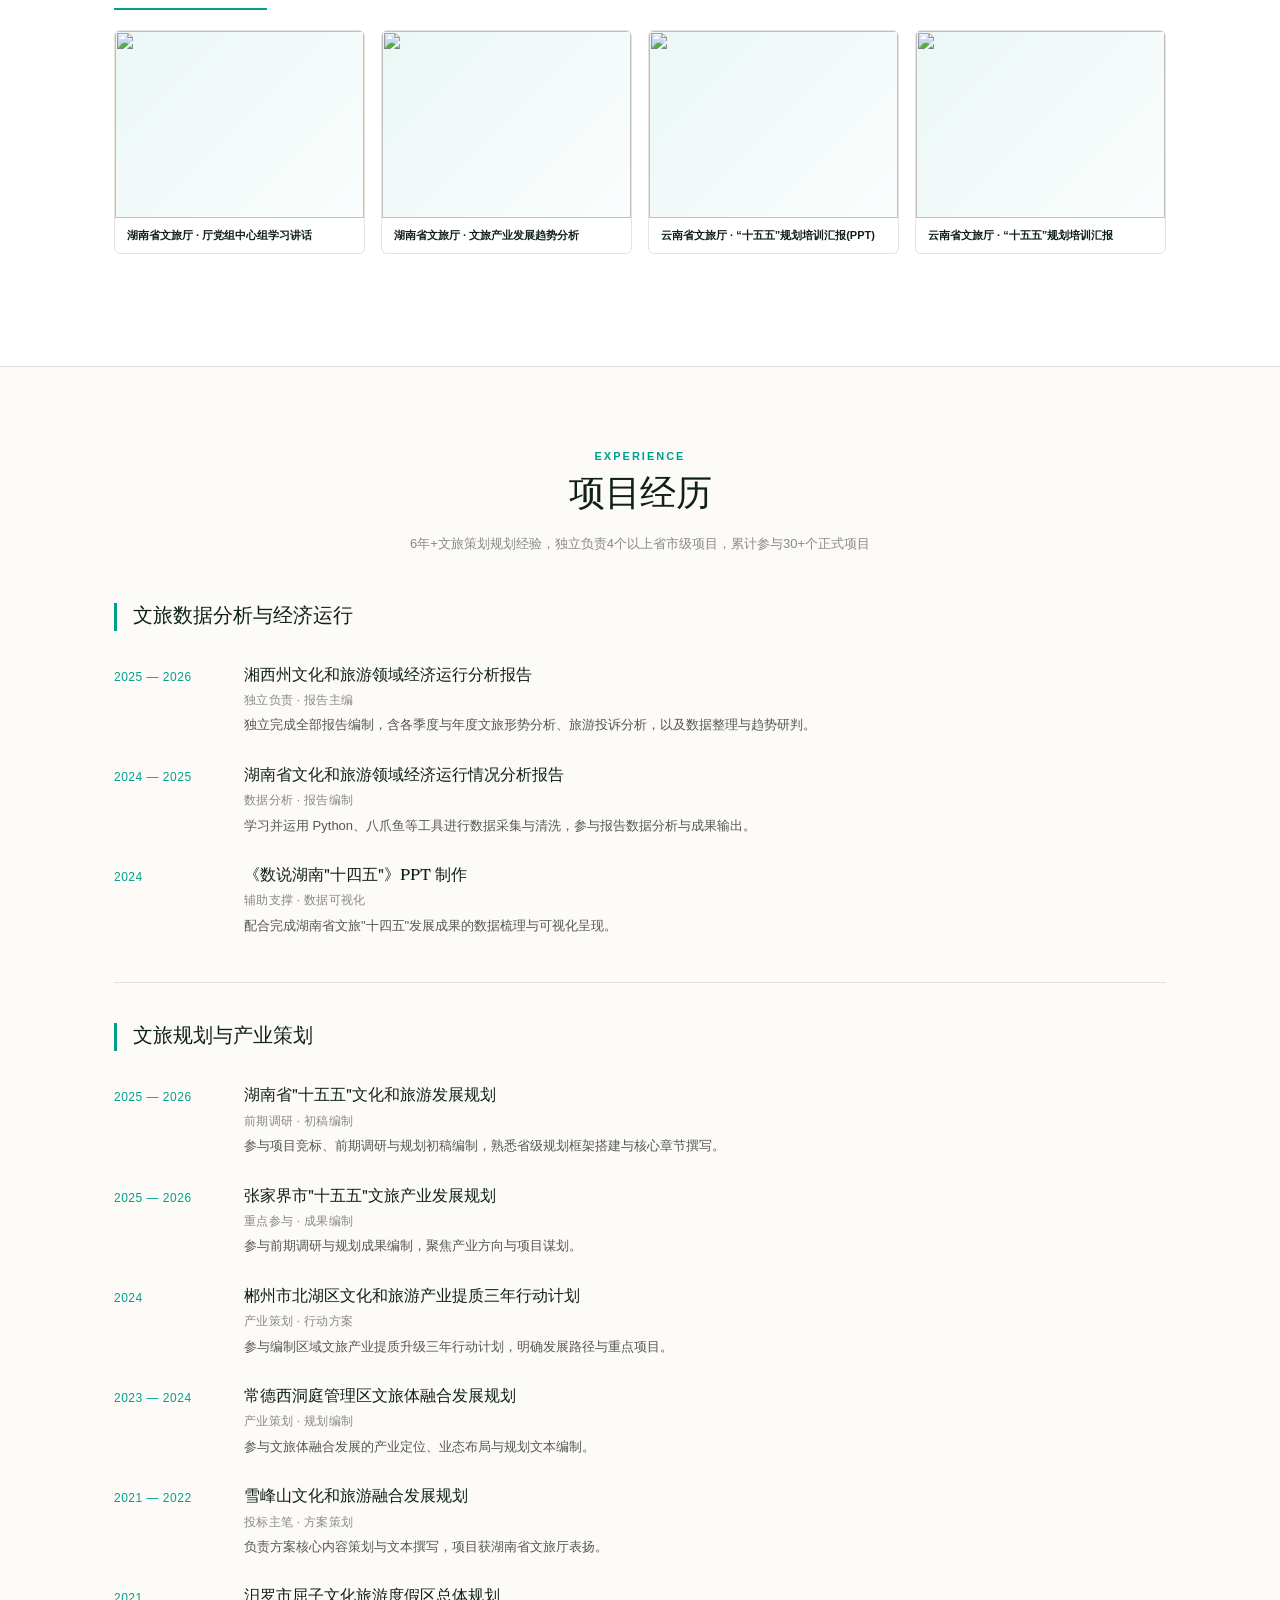
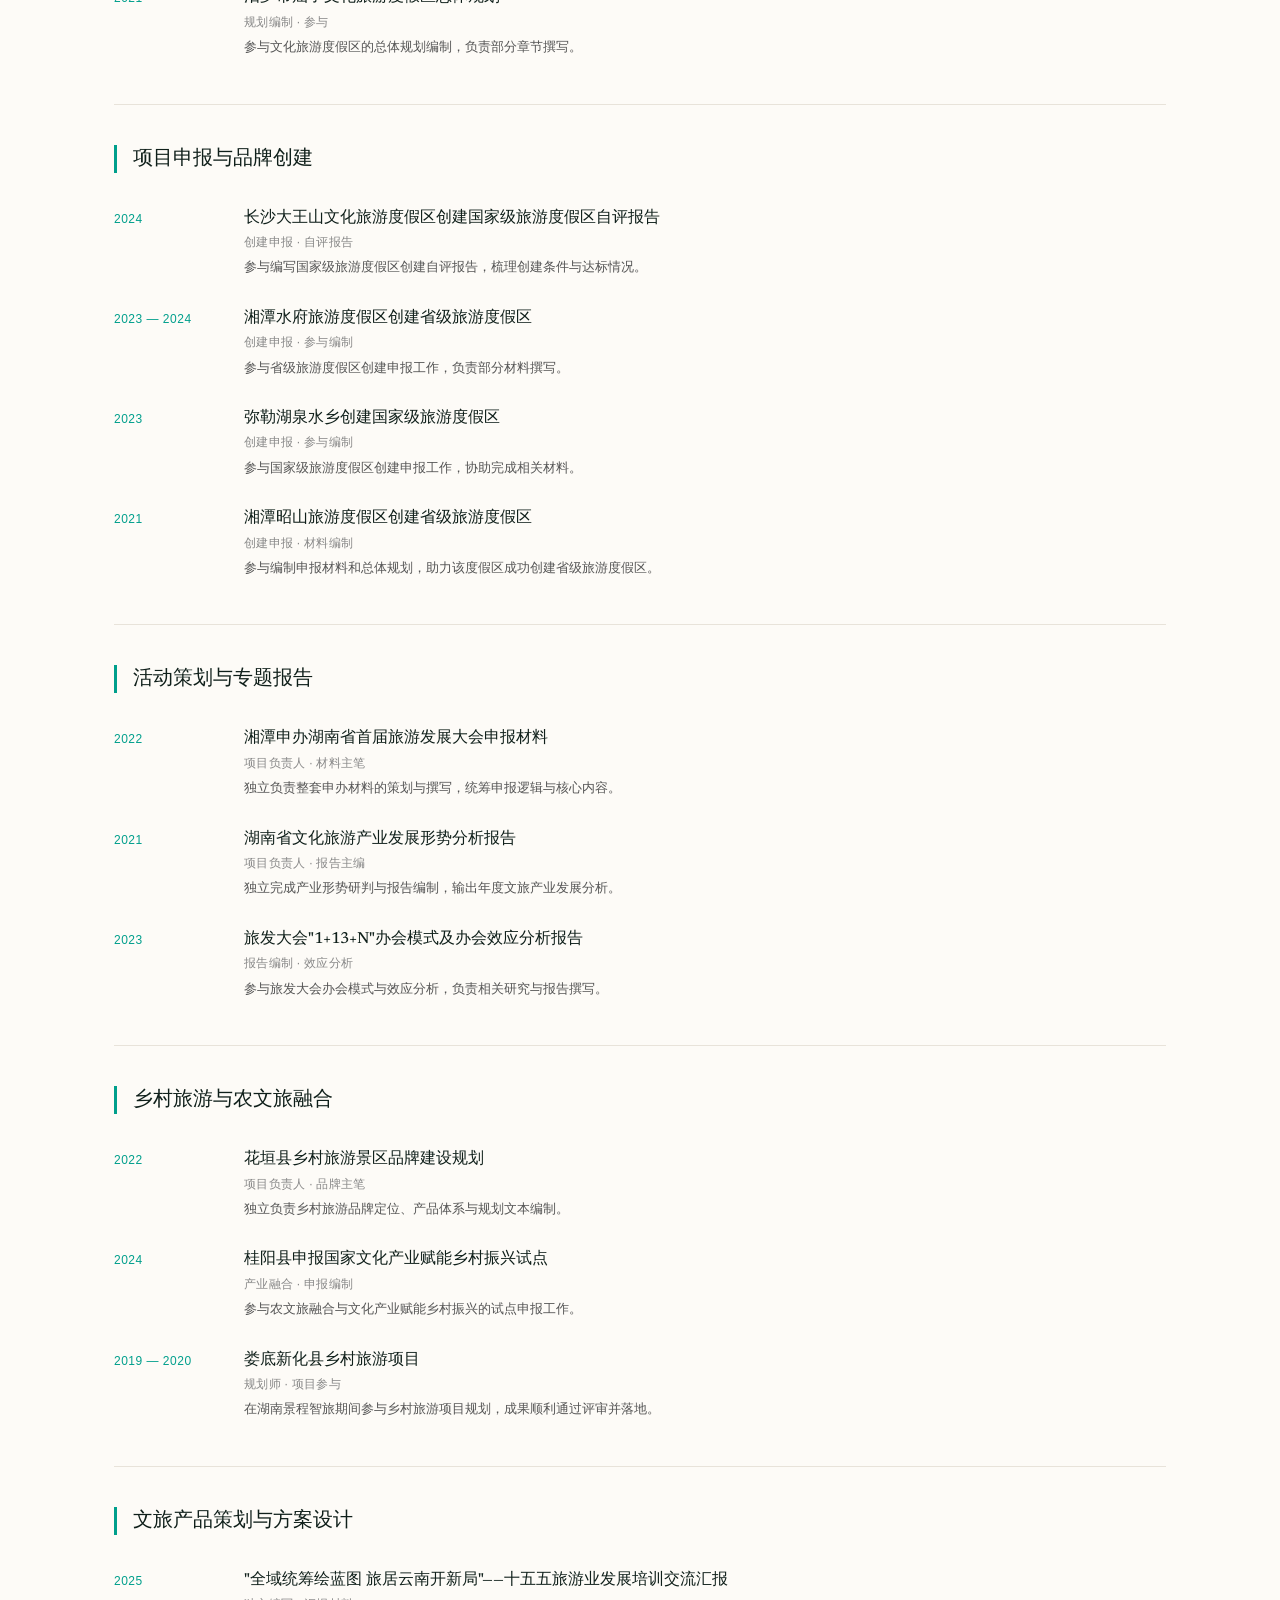
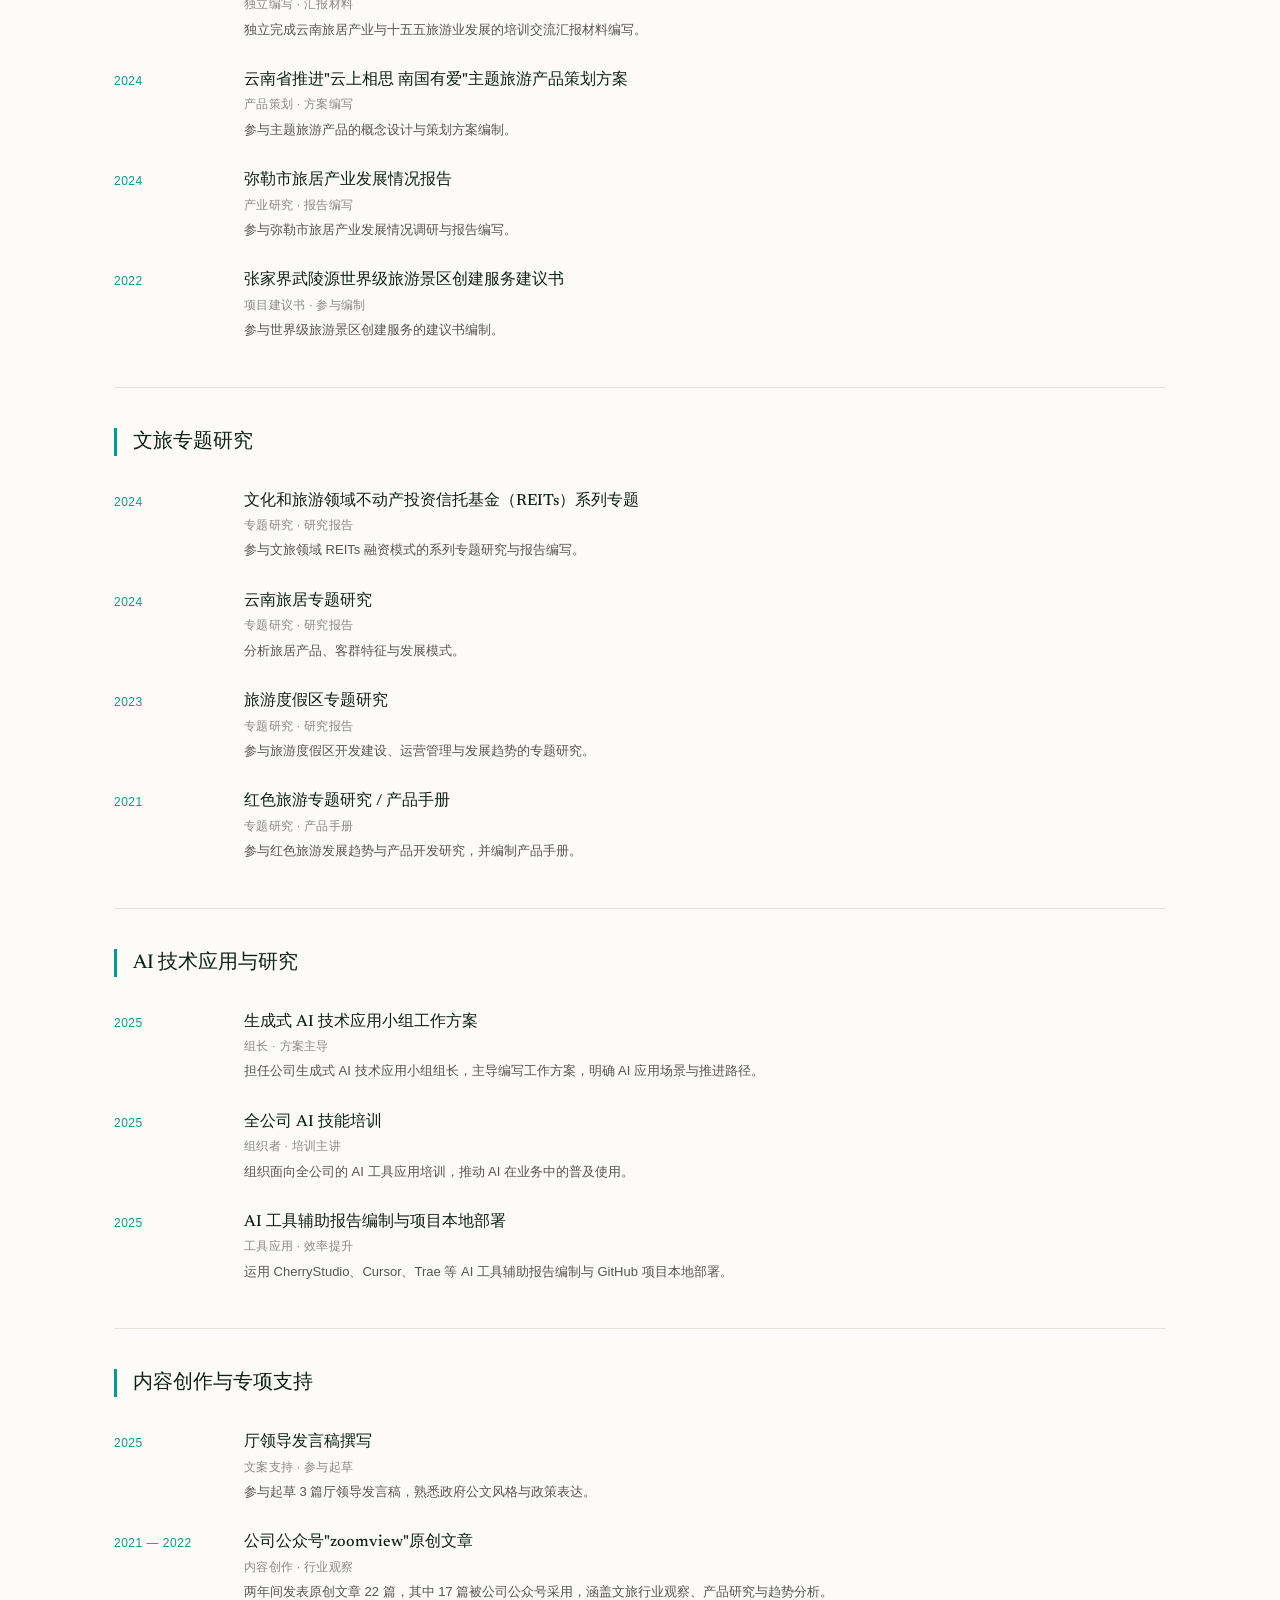
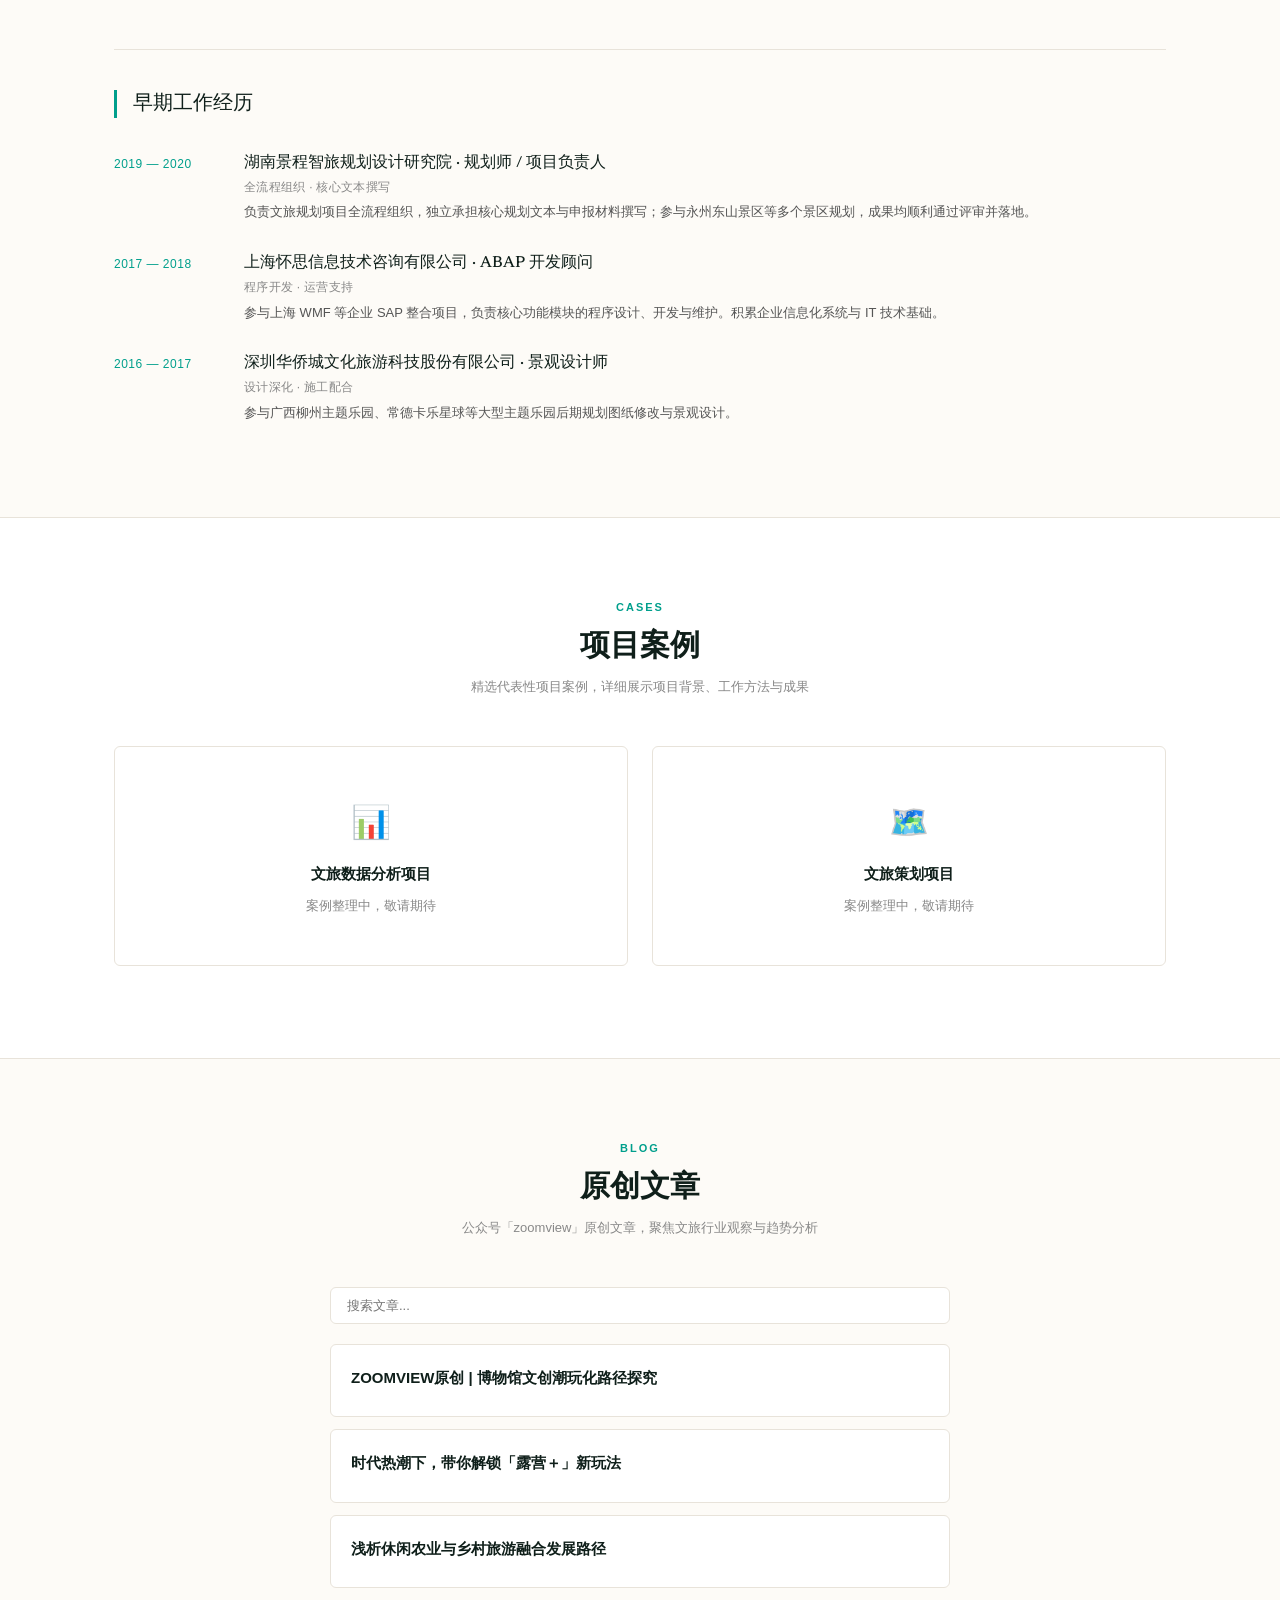
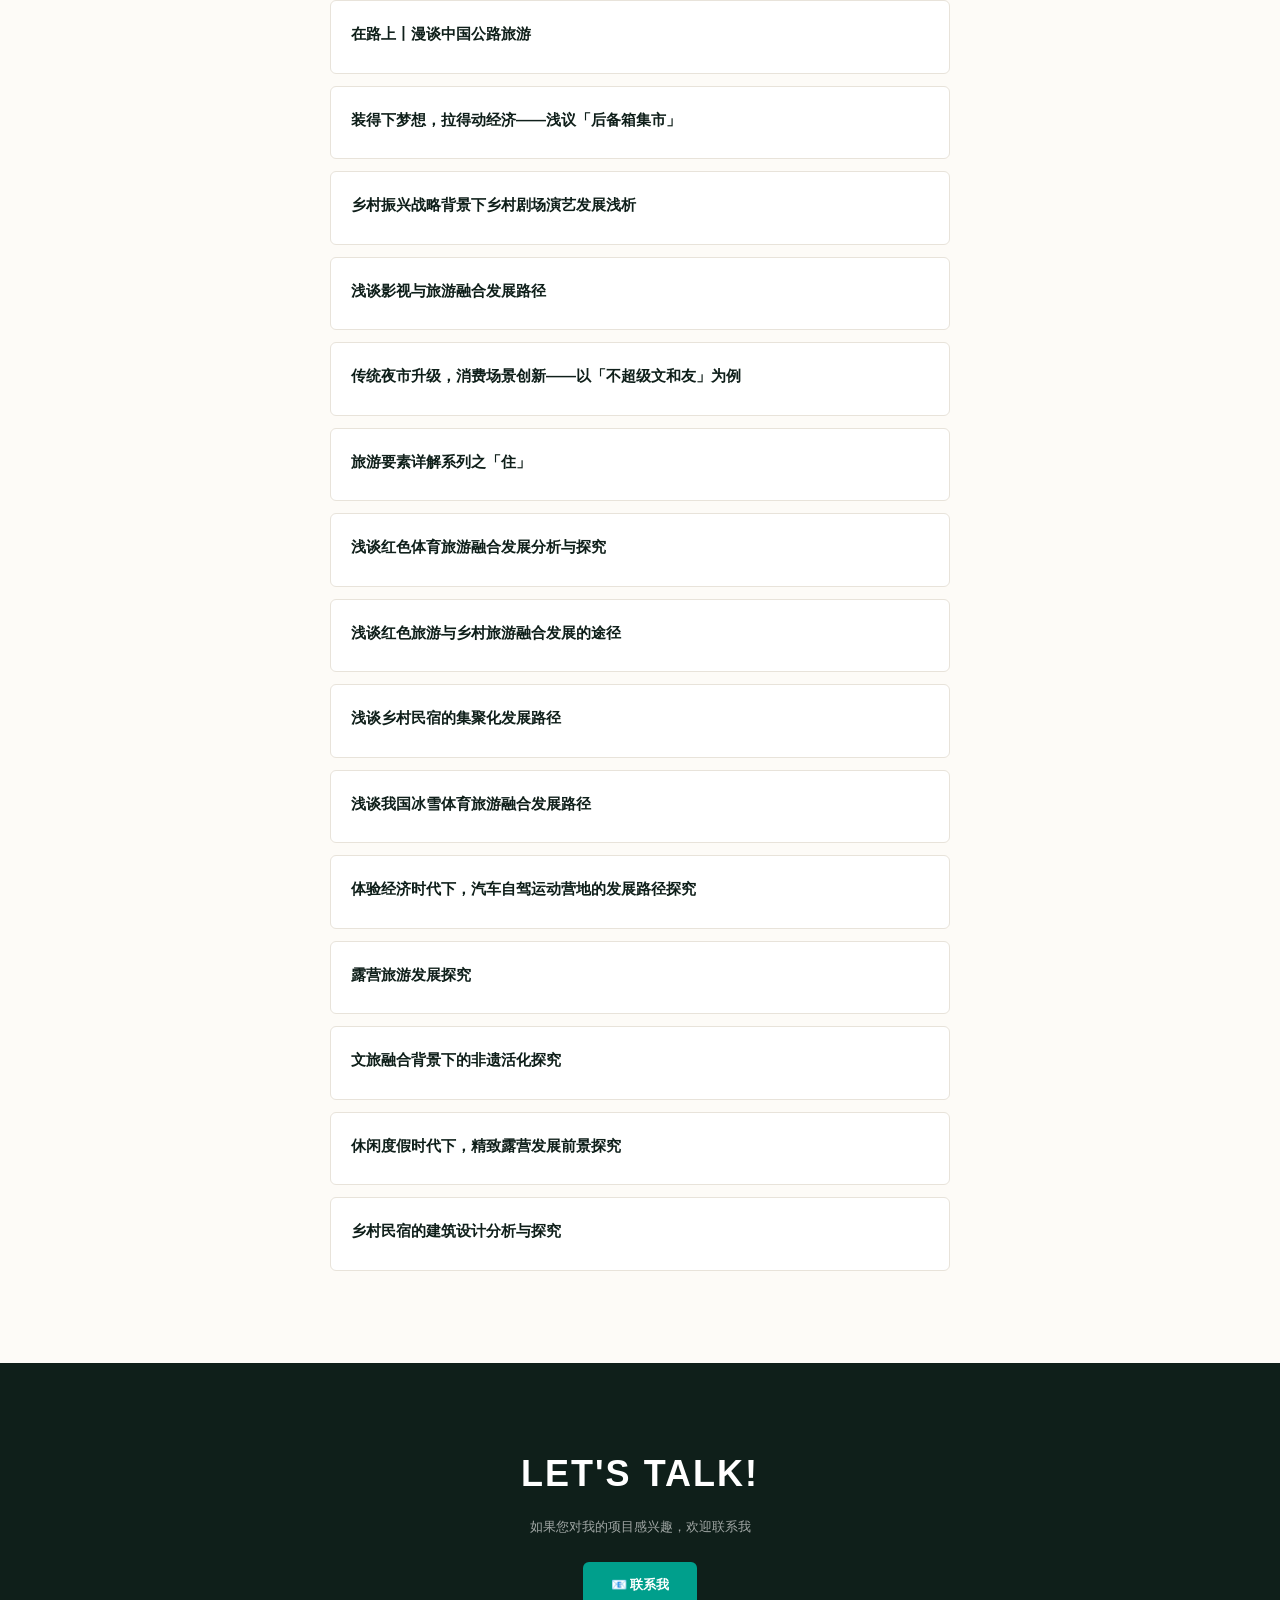
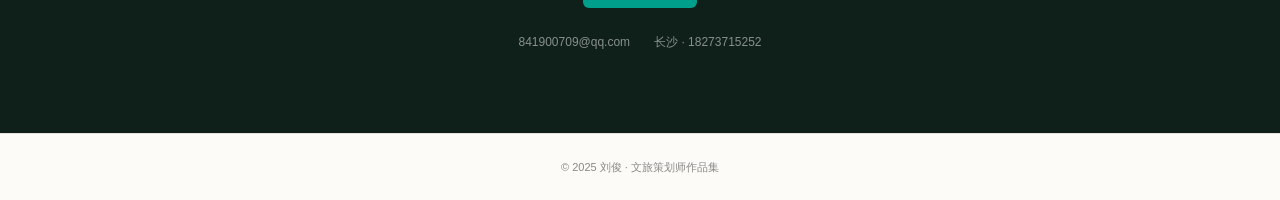
==== commit 51372121: "修复自我介绍排版：移除强制换行，改为自然流动段落" ====
--- a/index.html
+++ b/index.html
@@ -55,7 +55,7 @@
         <div class="hero-badge" data-i18n="hero.badge">🟢 AVAILABLE FOR WORK</div>
         <h1 class="hero-title">I'm <span class="highlight">刘俊</span></h1>
         <p class="hero-subtitle">文旅规划与策划师 · 9年跨领域经验</p>
-        <p class="hero-desc">9年跨领域工作经验，其中超过5年深耕文旅规划咨询领域，历经从景观设计、SAP开发到文旅规划、数据分析与AI应用的角色演变。<br>长期参与文化和旅游发展规划、旅游度假区创建、乡村旅游、红色旅游、文旅经济运行分析及"十五五"规划研究等项目工作，累计参与约32个正式项目，并在多个项目中担任负责人或独立承担核心任务。<br>2024年起系统拓展数据分析能力，掌握Python、八爪鱼等工具，并应用于文旅经济运行监测与报告编制。<br>2025年担任公司生成式AI技术应用小组组长，统筹内部AI技能培训、工具分享及知识库应用探索，熟悉Dify、CherryStudio及主流大模型调用。<br>目前正从传统规划策划向"数据分析+AI赋能"方向转型，致力于将文旅行业洞察、数据分析方法与AI工具相结合，优化规划文本编制与研究流程，提升项目交付质量与生产效率。</p>
+        <p class="hero-desc">9年跨领域工作经验，其中超过5年深耕文旅规划咨询领域，历经从景观设计、SAP开发到文旅规划、数据分析与AI应用的角色演变。长期参与文化和旅游发展规划、旅游度假区创建、乡村旅游、红色旅游、文旅经济运行分析及"十五五"规划研究等项目工作，累计参与约32个正式项目，并在多个项目中担任负责人或独立承担核心任务。2024年起系统拓展数据分析能力，掌握Python、八爪鱼等工具，并应用于文旅经济运行监测与报告编制。2025年担任公司生成式AI技术应用小组组长，统筹内部AI技能培训、工具分享及知识库应用探索，熟悉Dify、CherryStudio及主流大模型调用。目前正从传统规划策划向"数据分析+AI赋能"方向转型，致力于将文旅行业洞察、数据分析方法与AI工具相结合，优化规划文本编制与研究流程，提升项目交付质量与生产效率。</p>
         <div class="hero-actions">
             <a href="#works" class="btn btn-primary" data-i18n="hero.cta1">查看作品 ↓</a>
             <a href="#contact" class="btn btn-outline" data-i18n="hero.cta2">联系我 ✉</a>
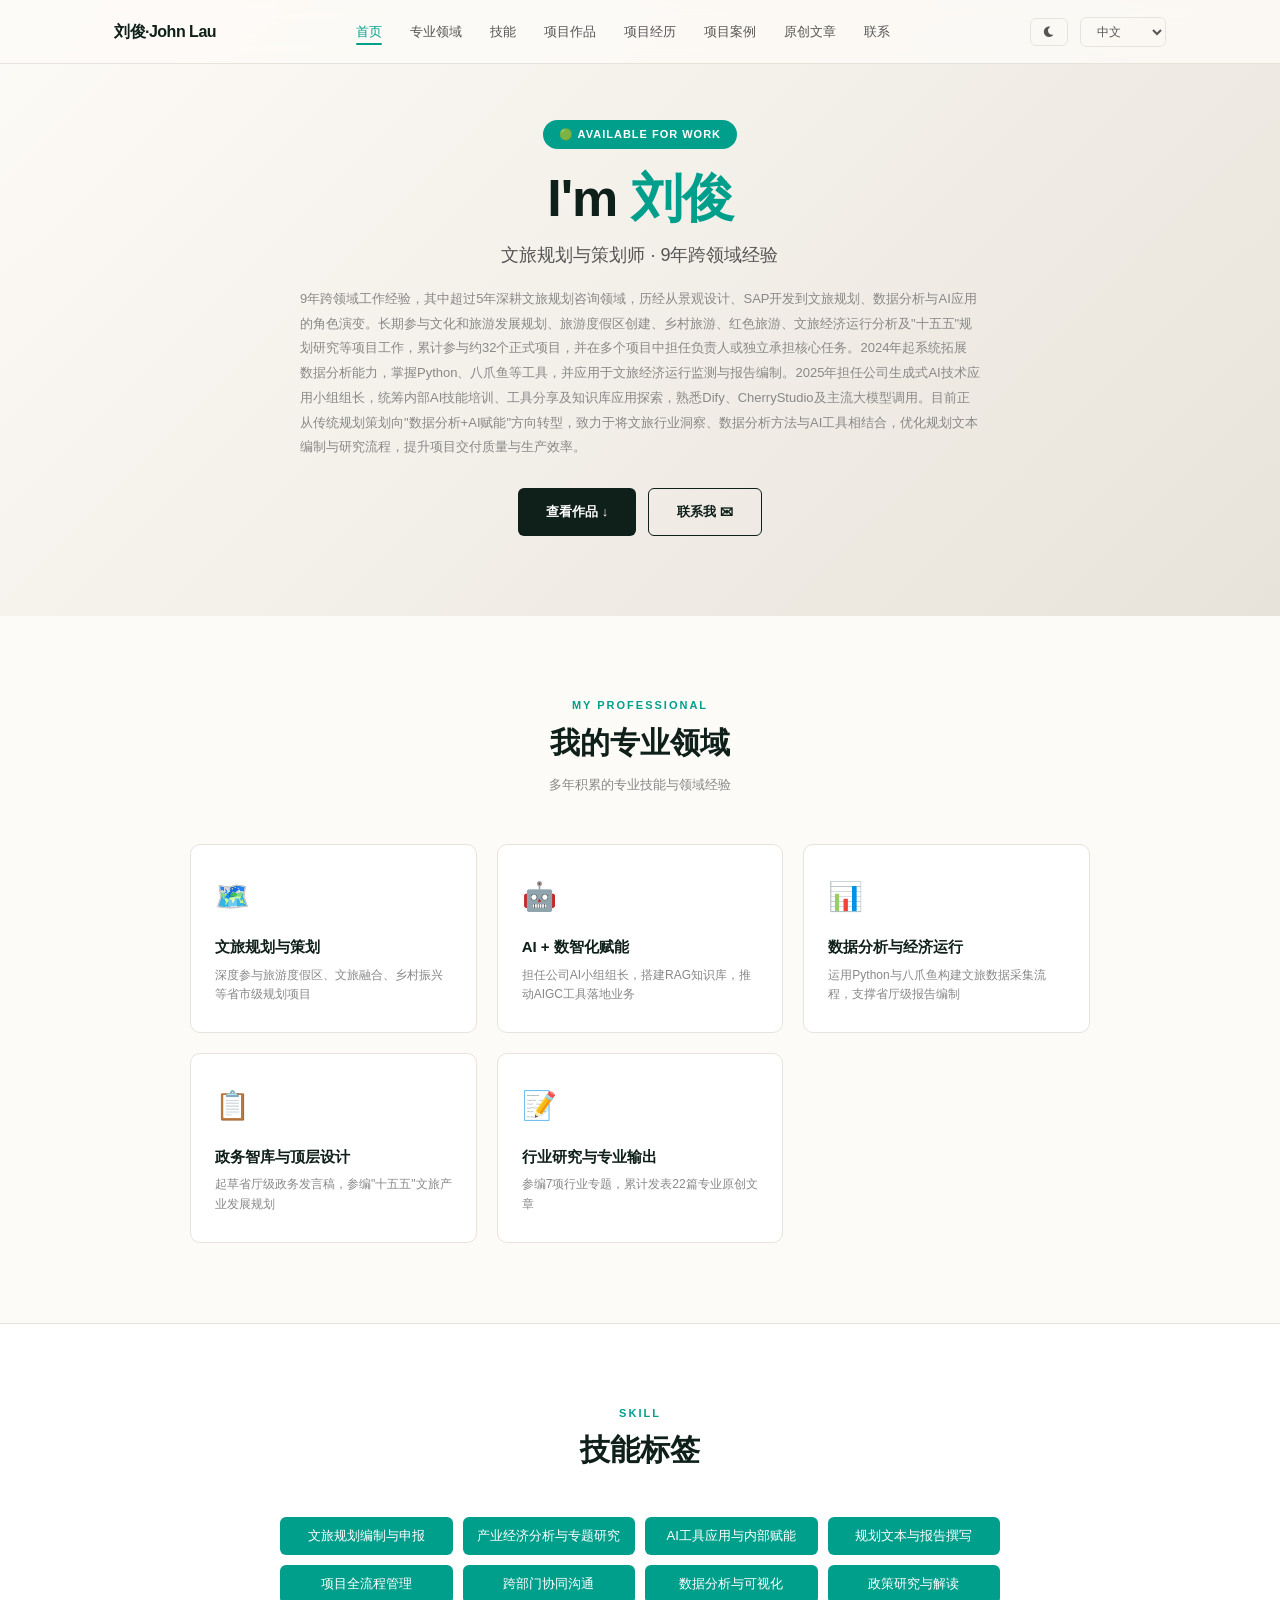
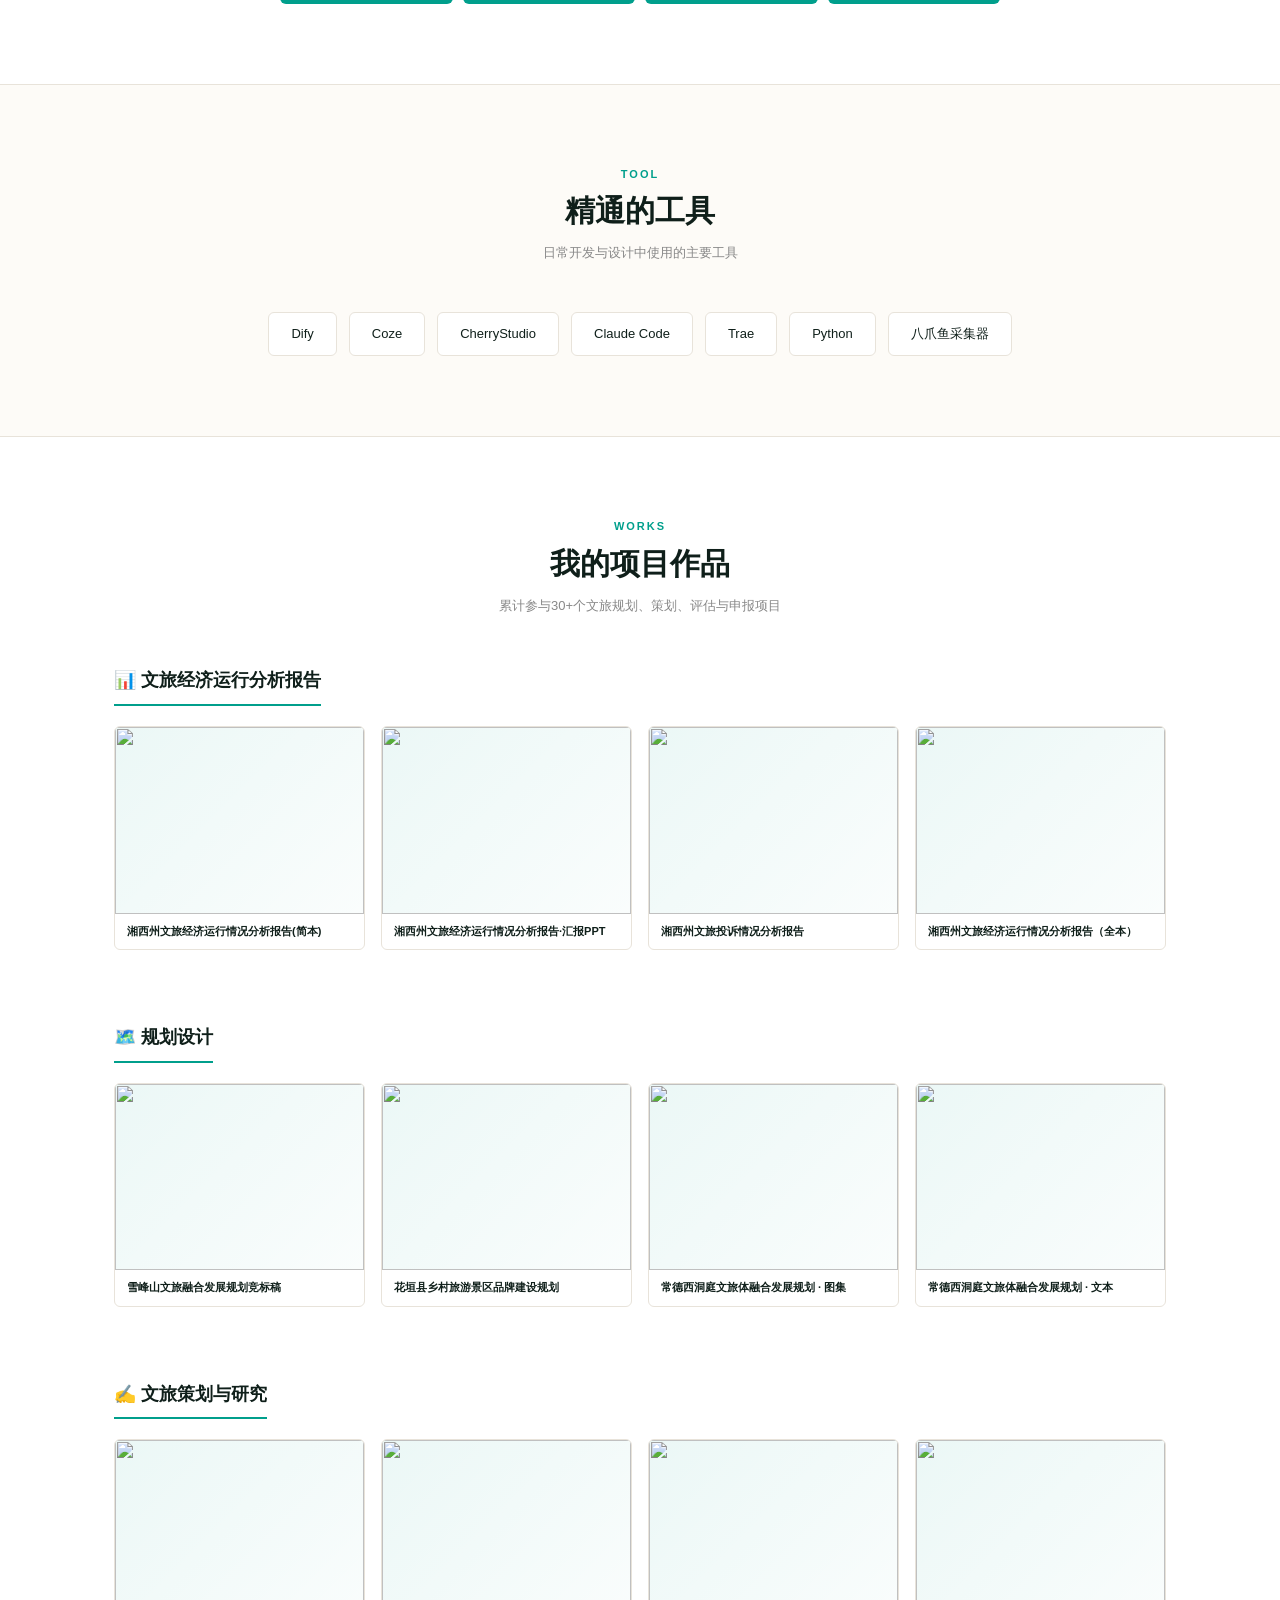
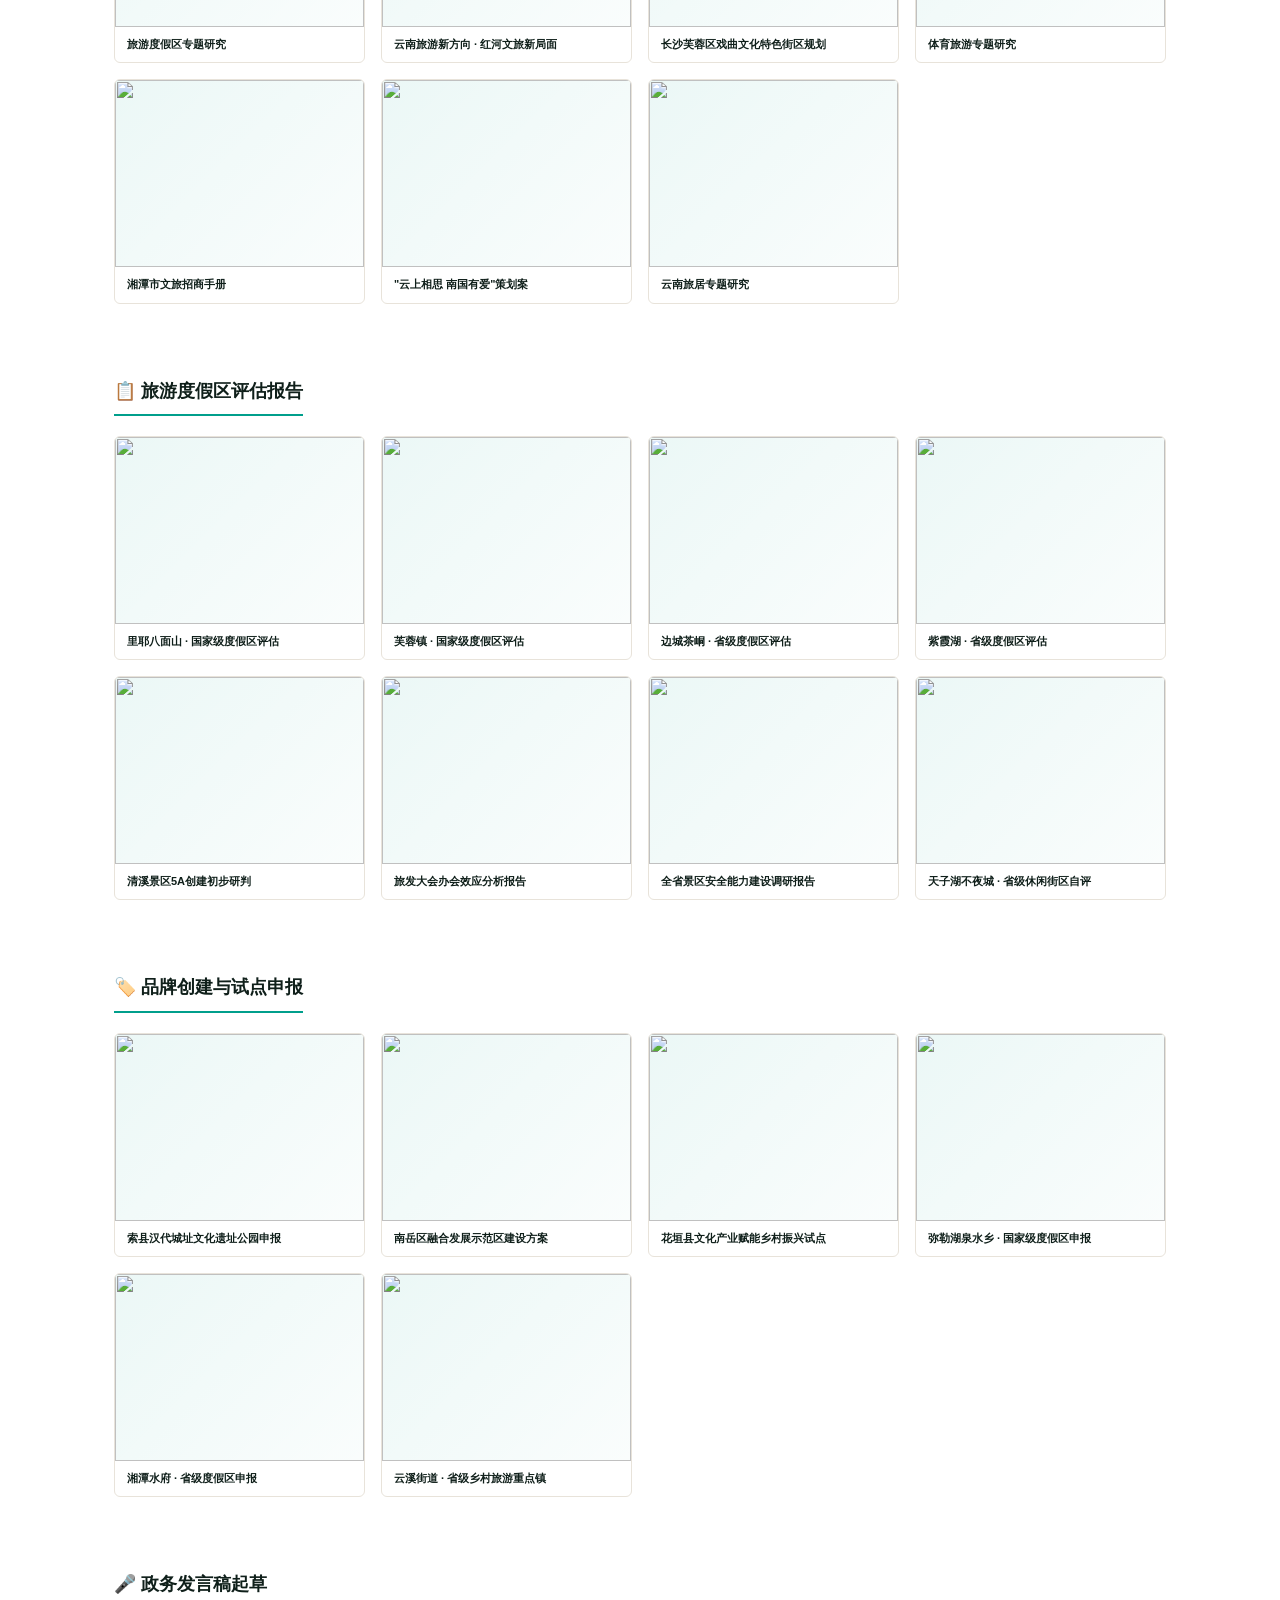
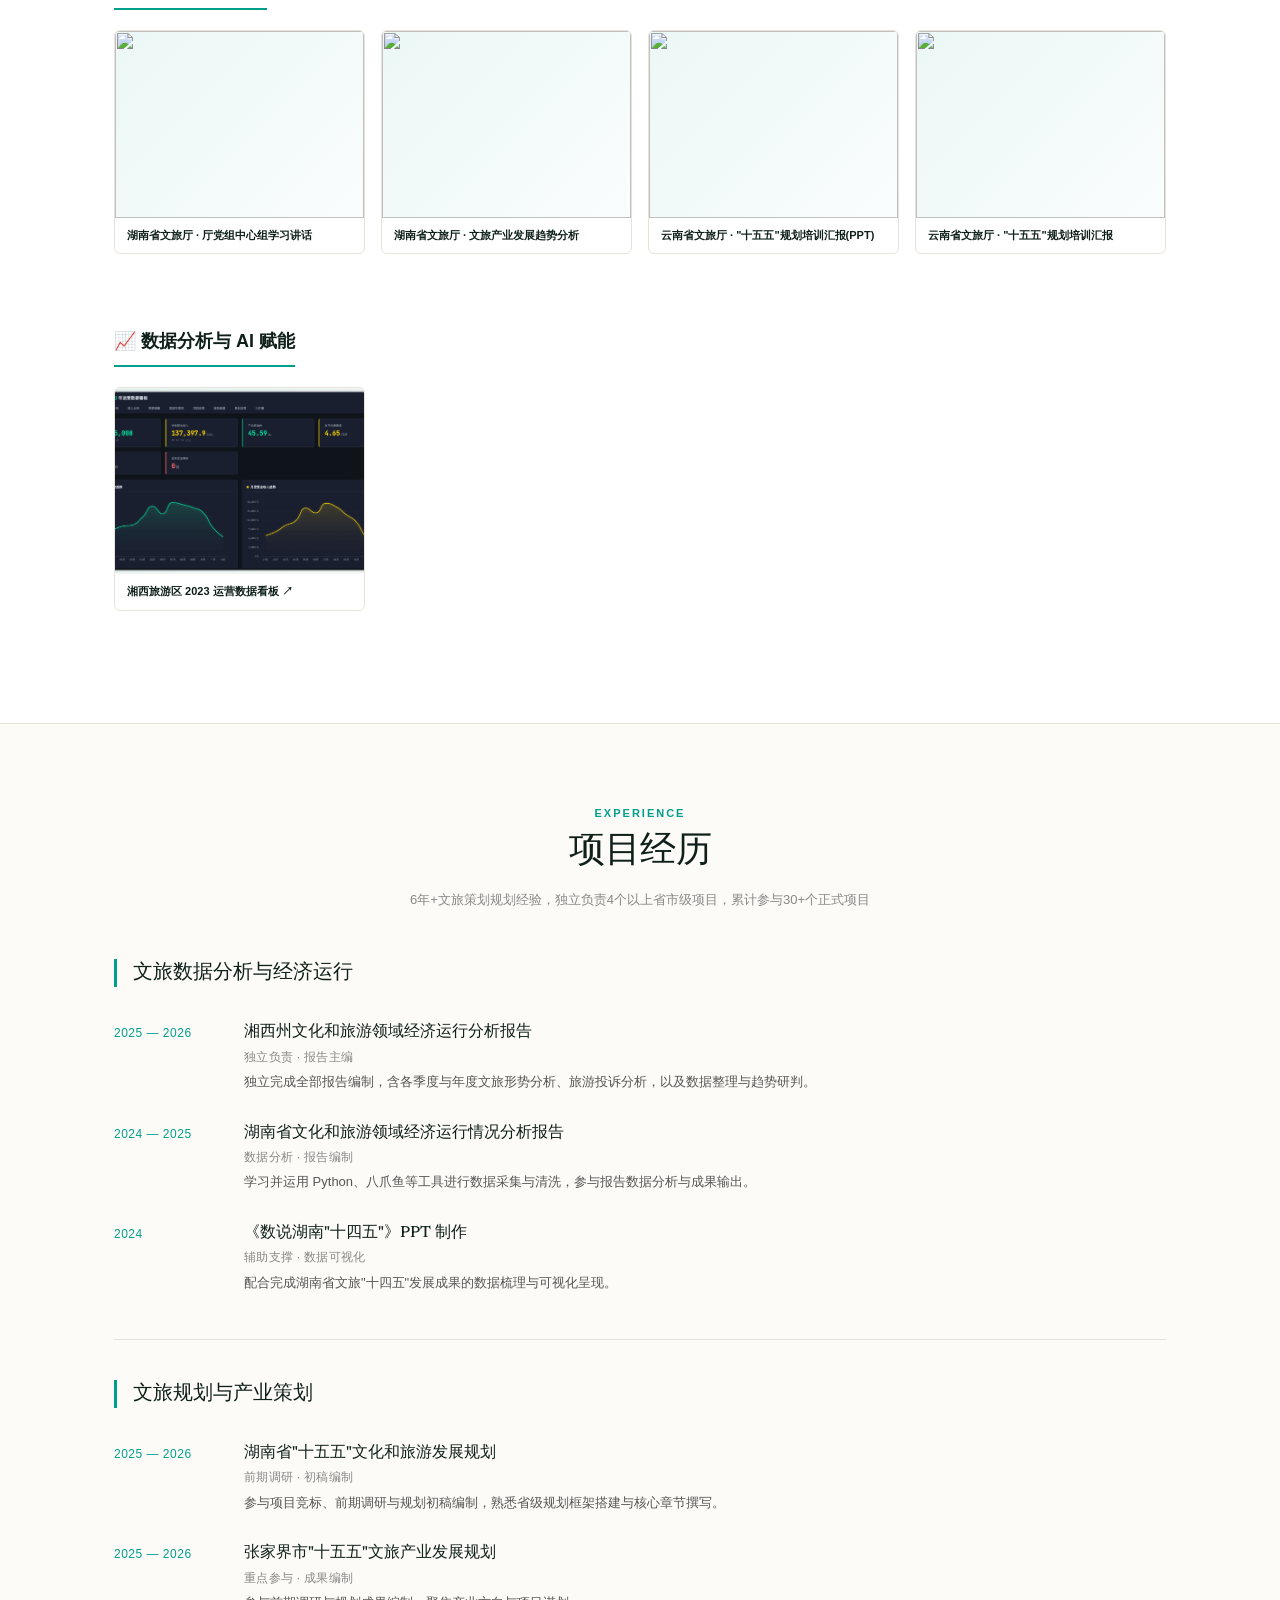
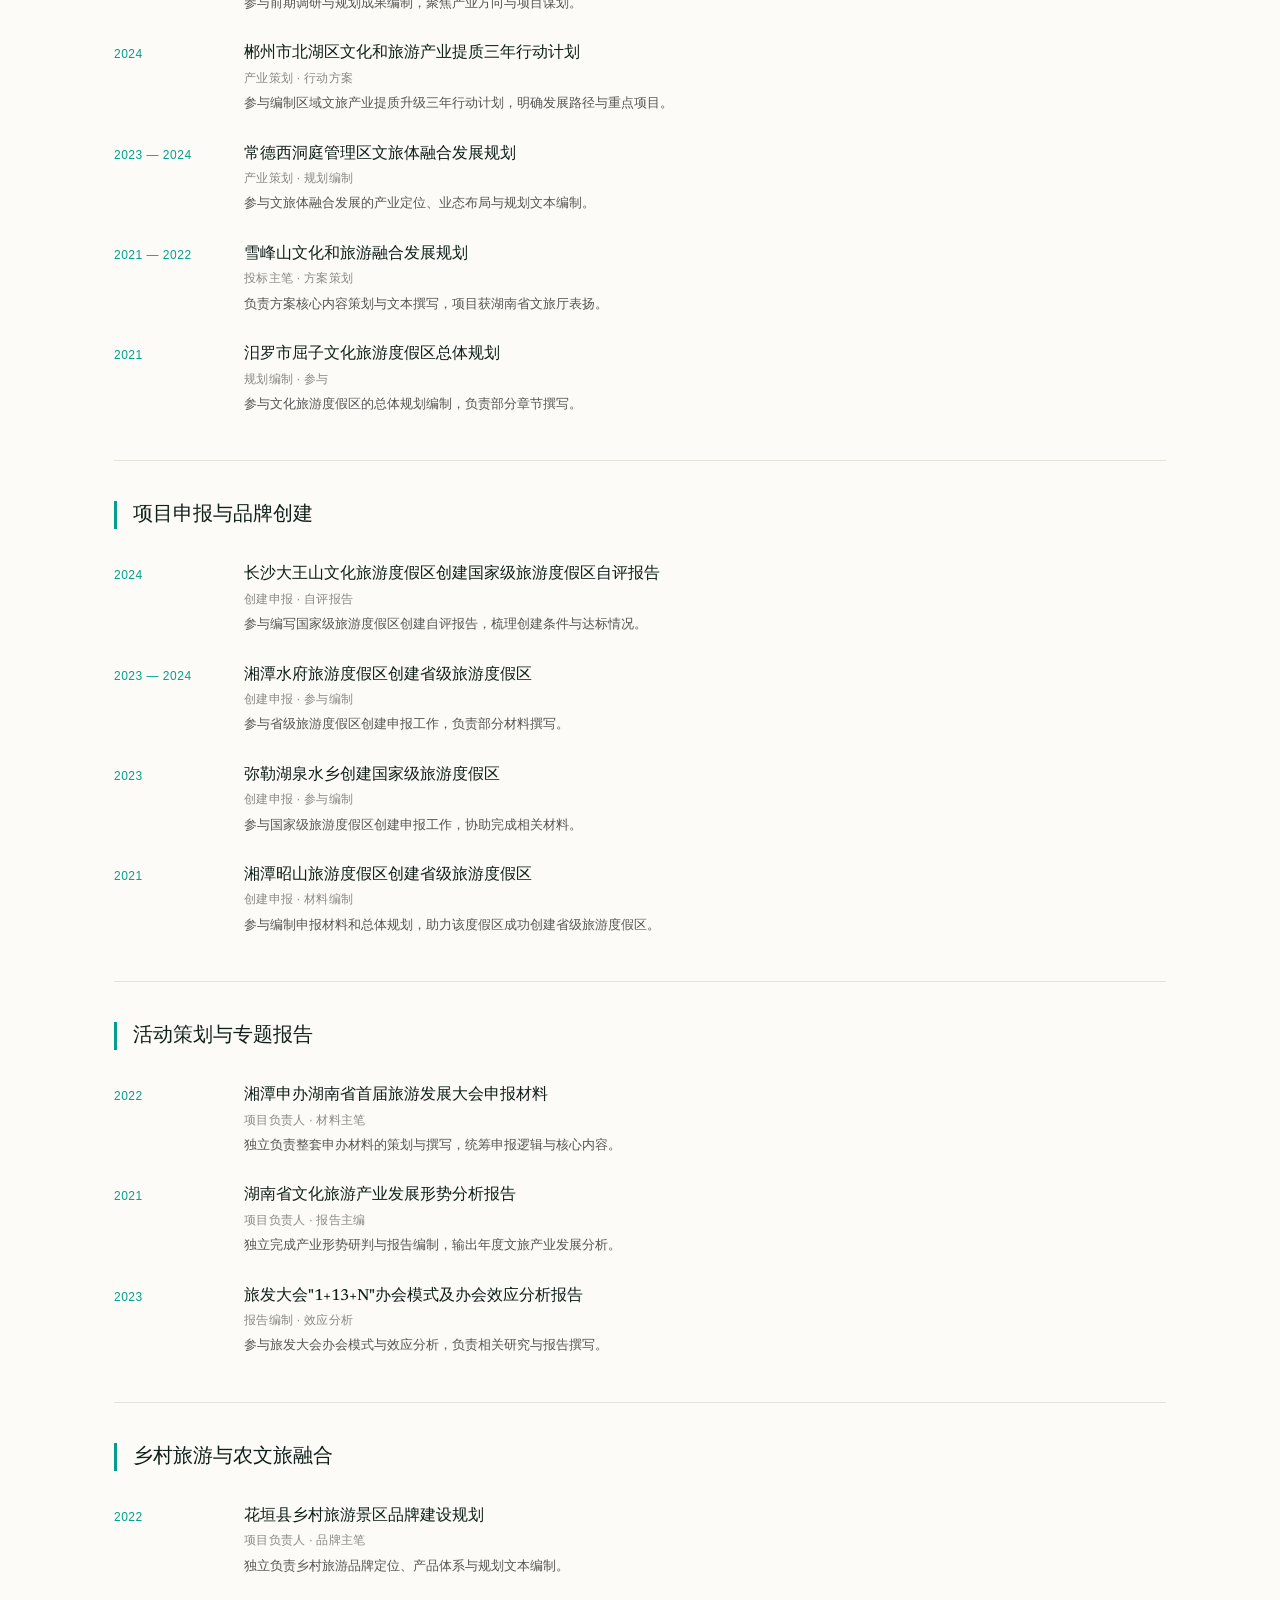
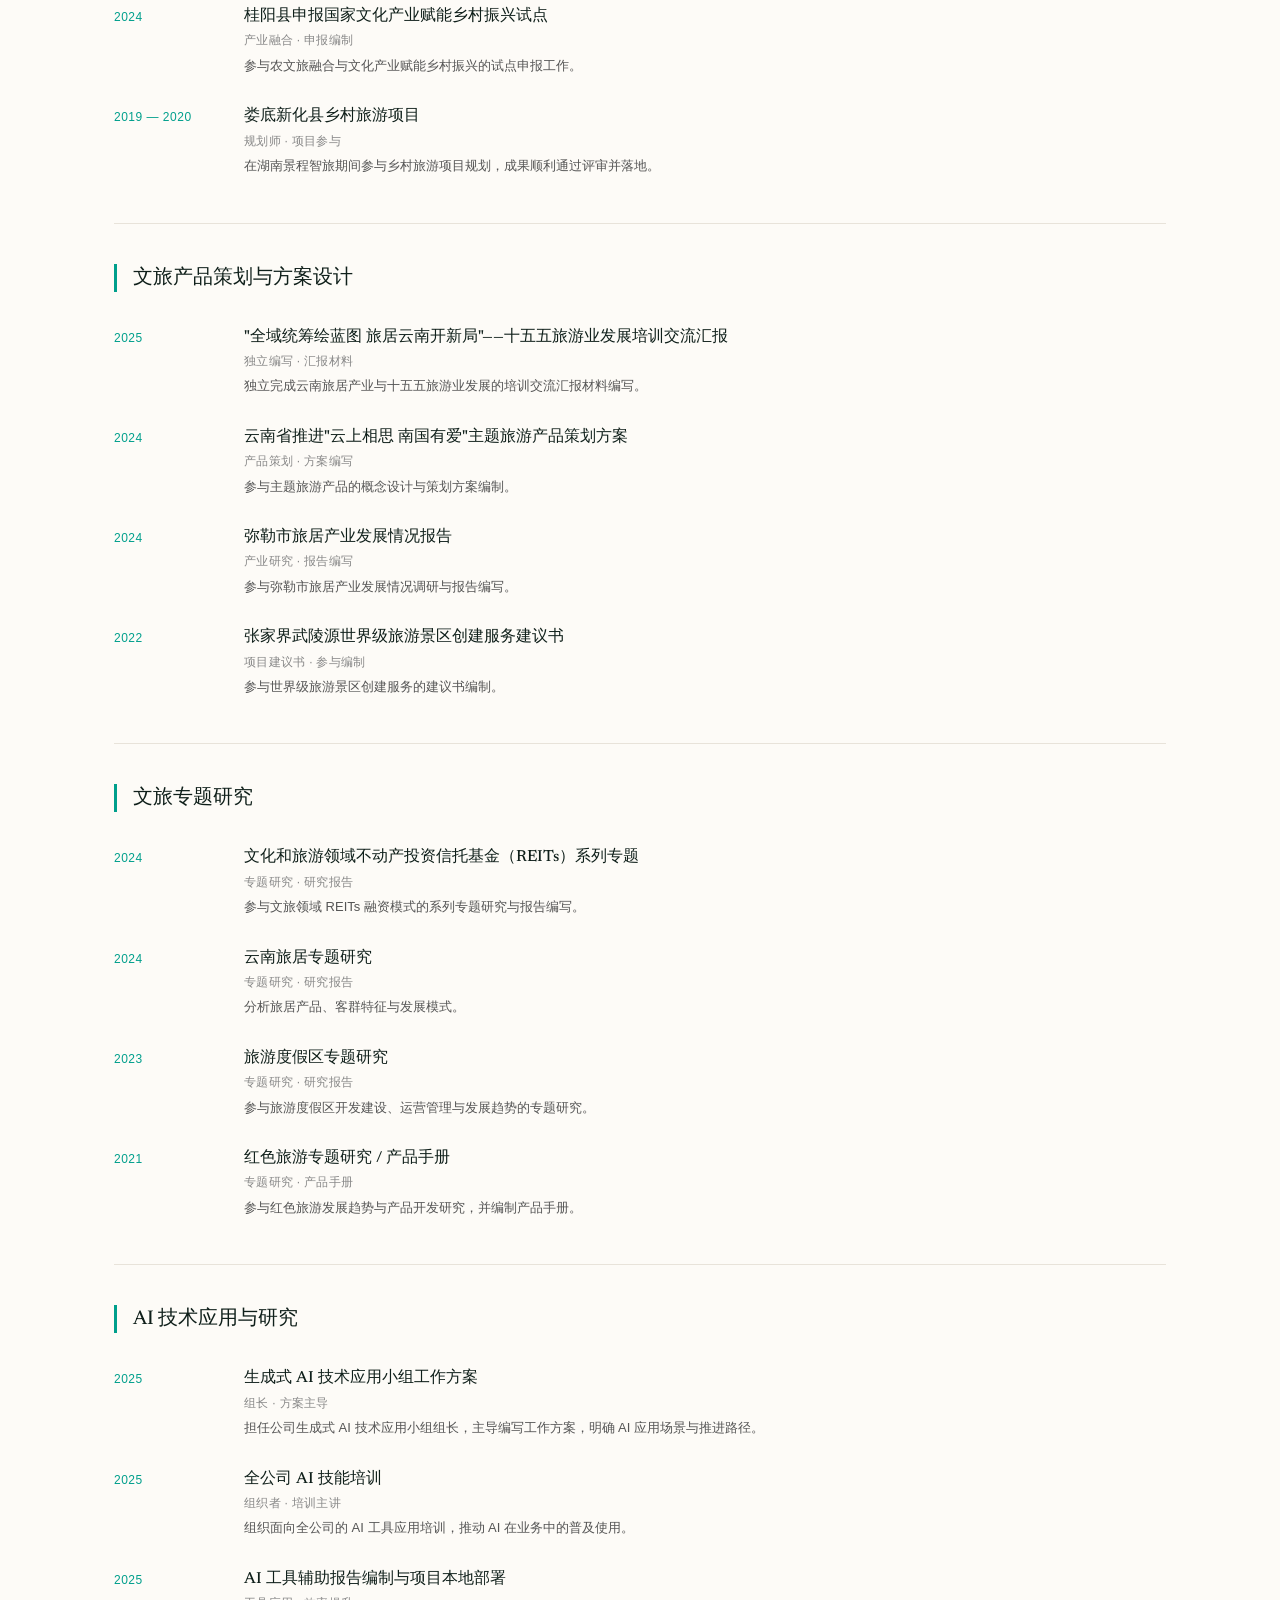
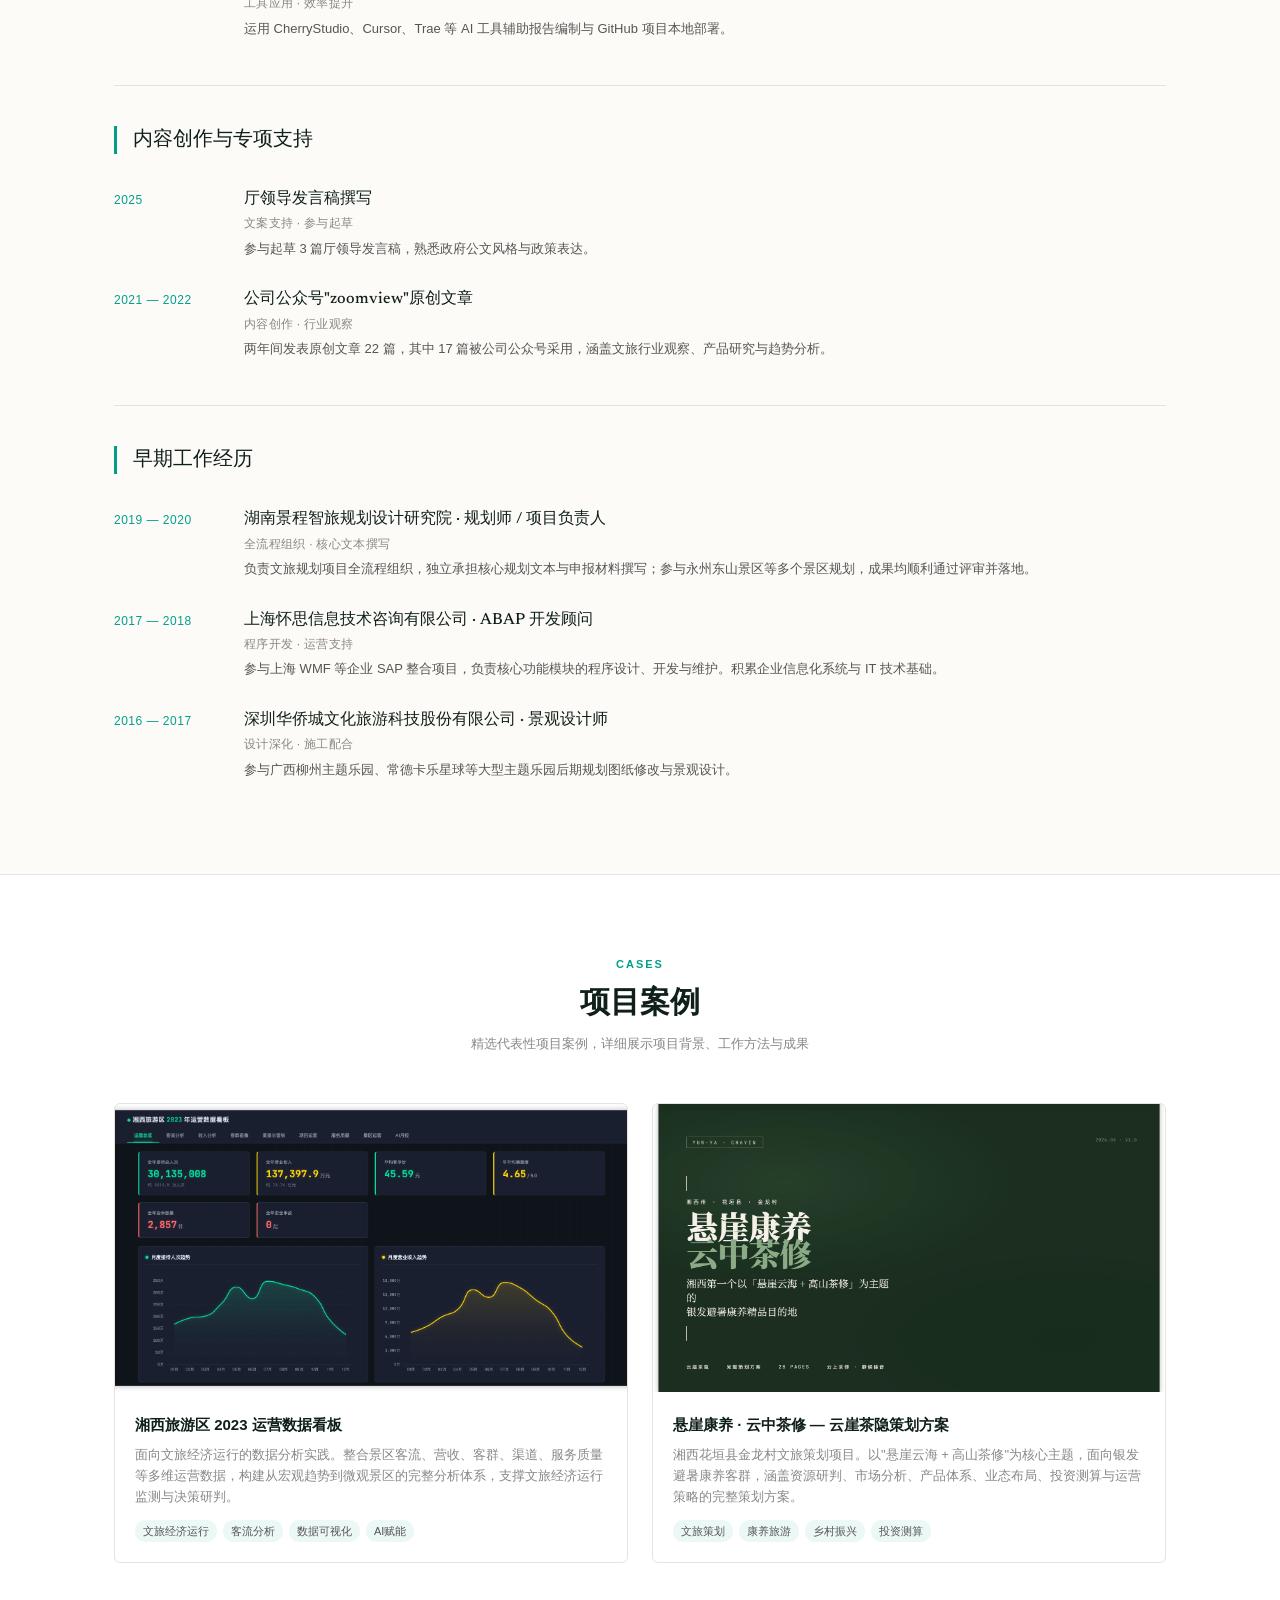
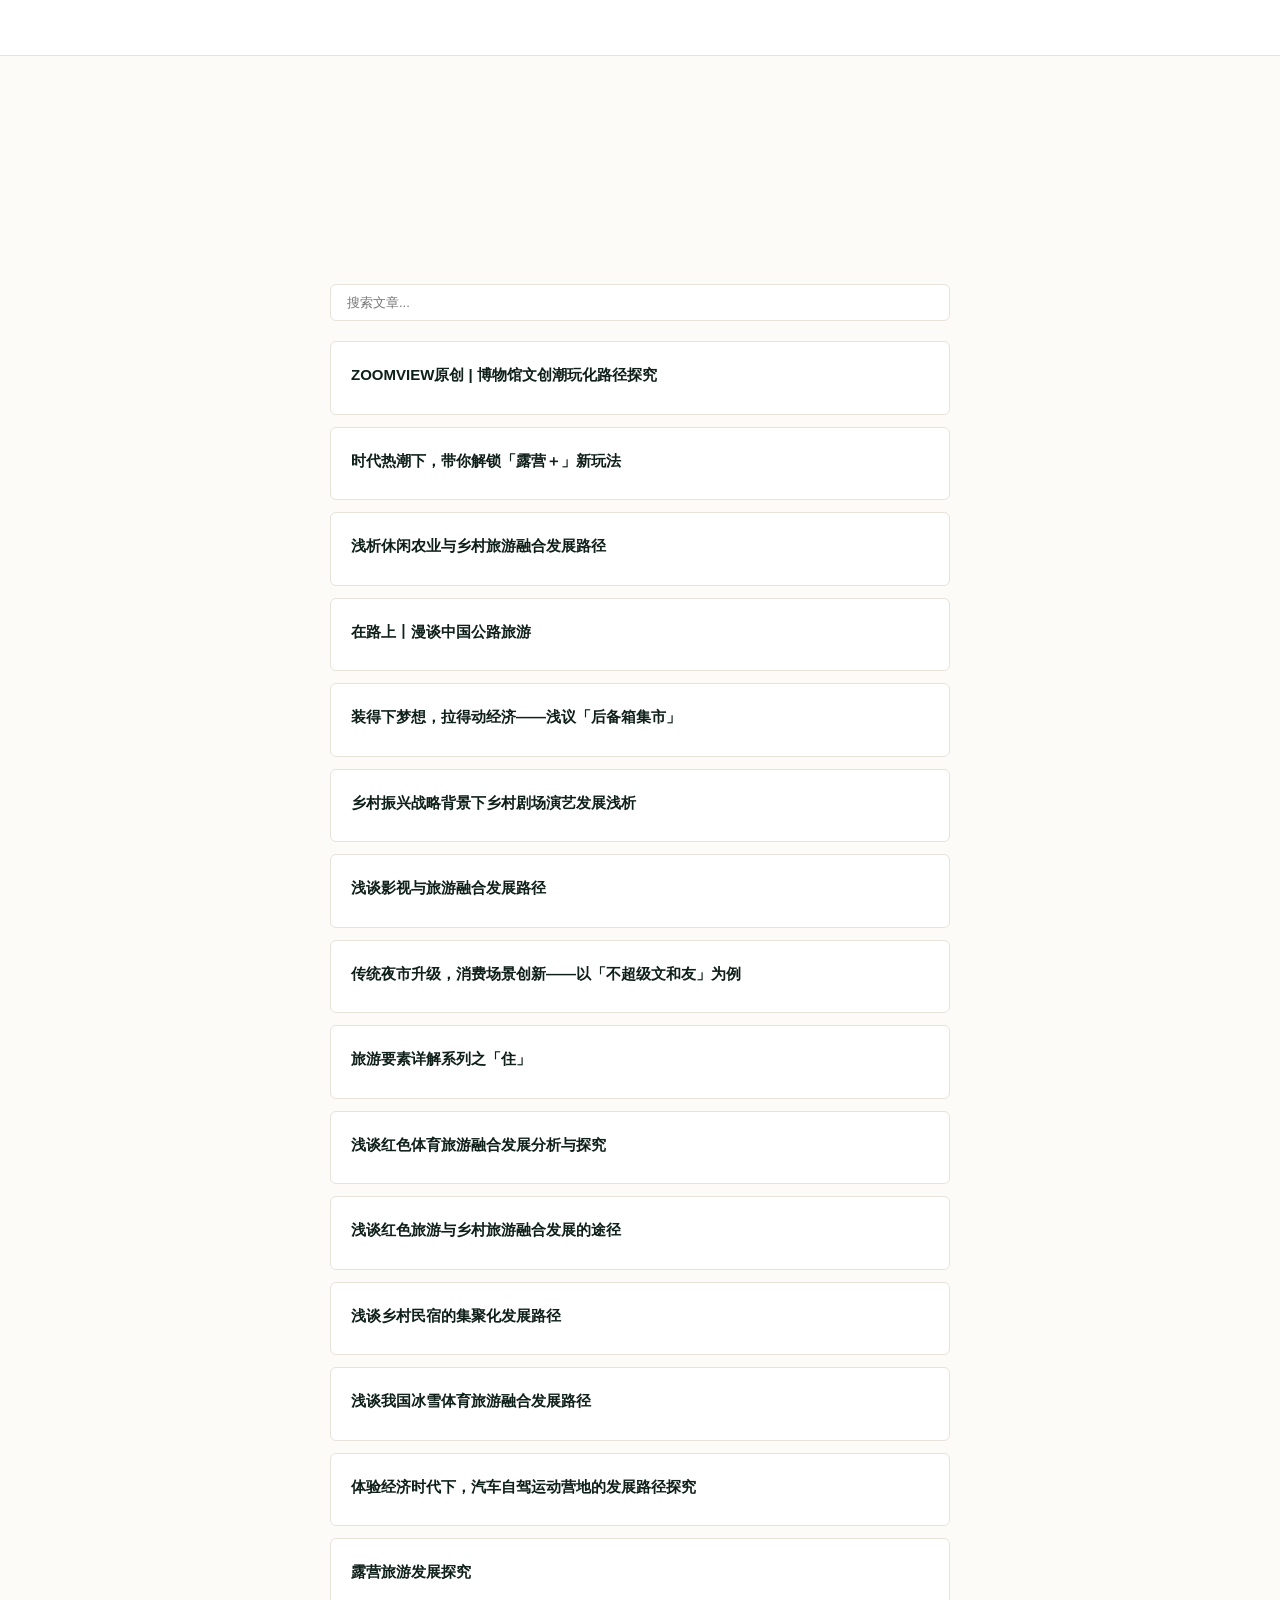
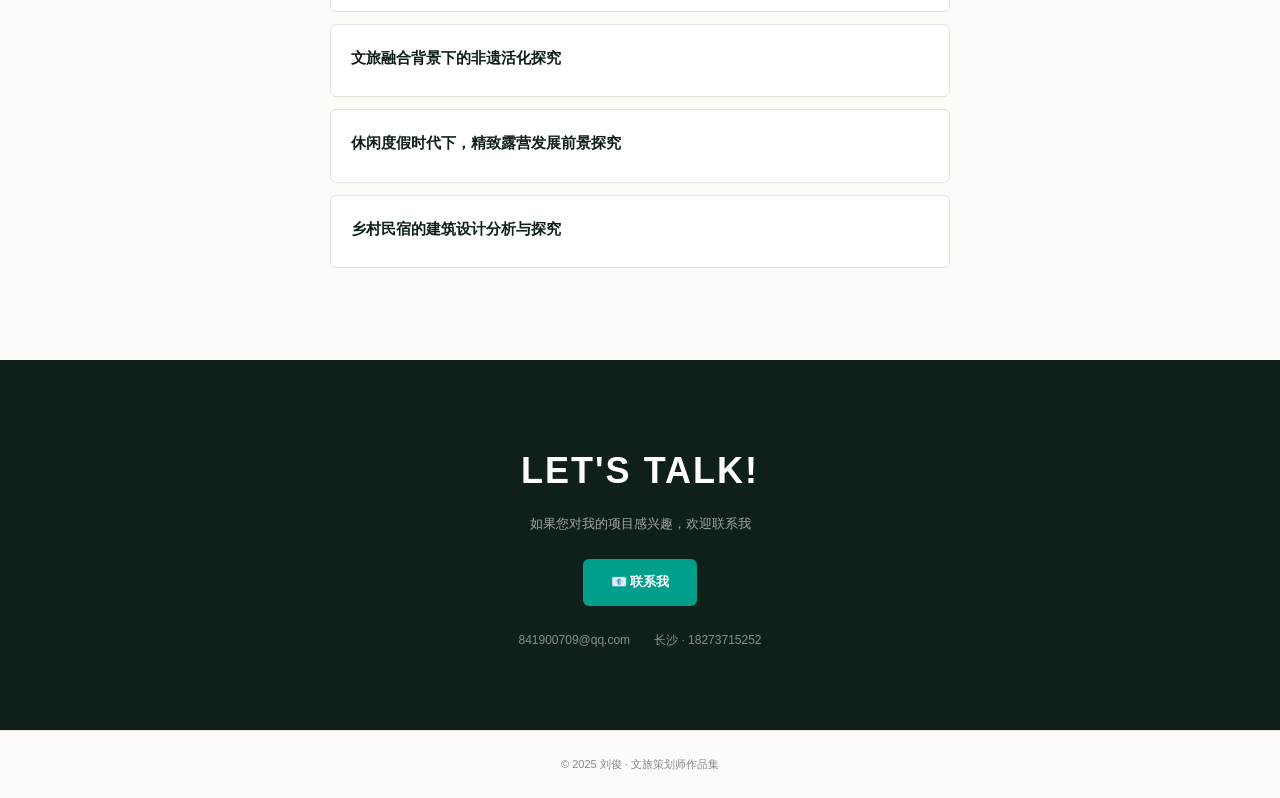
==== commit f755fddf: "新增项目案例：数据看板与策划方案 Demo - Works 区新增「数据分析与 AI 赋能」分类，含湘西旅游区运营数据看板入口 - Cases 区替换两个占位卡片为真实项目案例（数据看板 + 悬崖康养" ====
--- a/index.html
+++ b/index.html
@@ -217,7 +217,7 @@
                     </div>
                     <div class="gallery-item" onclick="previewImage(this)">
                         <div class="gallery-item-image"><img src="images/projects/project23.jpg" alt="" loading="lazy"></div>
-                        <div class="gallery-item-title">“云上相思 南国有爱”策划案</div>
+                        <div class="gallery-item-title">"云上相思 南国有爱"策划案</div>
                     </div>
                     <div class="gallery-item" onclick="previewImage(this)">
                         <div class="gallery-item-image"><img src="images/projects/project24.jpg" alt="" loading="lazy"></div>
@@ -304,11 +304,20 @@
                     </div>
                     <div class="gallery-item" onclick="previewImage(this)">
                         <div class="gallery-item-image"><img src="images/projects/project35.jpg" alt="" loading="lazy"></div>
-                        <div class="gallery-item-title">云南省文旅厅 · “十五五”规划培训汇报(PPT)</div>
+                        <div class="gallery-item-title">云南省文旅厅 · "十五五"规划培训汇报(PPT)</div>
                     </div>
                     <div class="gallery-item" onclick="previewImage(this)">
                         <div class="gallery-item-image"><img src="images/projects/project36.jpg" alt="" loading="lazy"></div>
-                        <div class="gallery-item-title">云南省文旅厅 · “十五五”规划培训汇报</div>
+                        <div class="gallery-item-title">云南省文旅厅 · "十五五"规划培训汇报</div>
+                    </div>
+                </div>
+
+                <!-- 数据分析与AI赋能 -->
+                <div class="works-category-title">📈 数据分析与 AI 赋能</div>
+                <div class="works-gallery">
+                    <div class="gallery-item" onclick="window.open('demo/xiangxi-dashboard.html', '_blank')" style="cursor:pointer;">
+                        <div class="gallery-item-image"><img src="images/projects/dashboard-xiangxi.jpg" alt="湘西旅游区2023运营数据看板" loading="lazy"></div>
+                        <div class="gallery-item-title">湘西旅游区 2023 运营数据看板 ↗</div>
                     </div>
                 </div>
             </div>
@@ -691,15 +700,39 @@
                 <p class="section-subtitle" style="margin:0 auto;">精选代表性项目案例，详细展示项目背景、工作方法与成果</p>
             </div>
             <div class="fade-in" style="display:grid;grid-template-columns:1fr 1fr;gap:24px;">
-                <div class="blog-card" style="text-align:center;padding:48px 24px;">
-                    <div style="font-size:32px;margin-bottom:12px;">📊</div>
-                    <div class="blog-card-title" style="margin-bottom:8px;">文旅数据分析项目</div>
-                    <div style="font-size:13px;color:var(--text-muted);">案例整理中，敬请期待</div>
-                </div>
-                <div class="blog-card" style="text-align:center;padding:48px 24px;">
-                    <div style="font-size:32px;margin-bottom:12px;">🗺️</div>
-                    <div class="blog-card-title" style="margin-bottom:8px;">文旅策划项目</div>
-                    <div style="font-size:13px;color:var(--text-muted);">案例整理中，敬请期待</div>
+                <div class="blog-card" style="padding:0;overflow:hidden;cursor:pointer;" onclick="window.open('demo/xiangxi-dashboard.html', '_blank')">
+                    <div style="aspect-ratio:16/9;overflow:hidden;">
+                        <img src="images/projects/dashboard-xiangxi.jpg" alt="湘西旅游区数据看板" style="width:100%;height:100%;object-fit:cover;" loading="lazy">
+                    </div>
+                    <div style="padding:20px;">
+                        <div class="blog-card-title" style="margin-bottom:8px;">湘西旅游区 2023 运营数据看板</div>
+                        <div style="font-size:13px;color:var(--text-muted);line-height:1.6;">
+                            面向文旅经济运行的数据分析实践。整合景区客流、营收、客群、渠道、服务质量等多维运营数据，构建从宏观趋势到微观景区的完整分析体系，支撑文旅经济运行监测与决策研判。
+                        </div>
+                        <div style="margin-top:12px;display:flex;gap:6px;flex-wrap:wrap;">
+                            <span style="font-size:11px;padding:2px 8px;border-radius:10px;background:var(--tag-bg);color:var(--tag-color);">文旅经济运行</span>
+                            <span style="font-size:11px;padding:2px 8px;border-radius:10px;background:var(--tag-bg);color:var(--tag-color);">客流分析</span>
+                            <span style="font-size:11px;padding:2px 8px;border-radius:10px;background:var(--tag-bg);color:var(--tag-color);">数据可视化</span>
+                            <span style="font-size:11px;padding:2px 8px;border-radius:10px;background:var(--tag-bg);color:var(--tag-color);">AI赋能</span>
+                        </div>
+                    </div>
+                </div>
+                <div class="blog-card" style="padding:0;overflow:hidden;cursor:pointer;" onclick="window.open('demo/minimax/index.html', '_blank')">
+                    <div style="aspect-ratio:16/9;overflow:hidden;">
+                        <img src="images/projects/minimax-cover.jpg" alt="悬崖康养云中茶修策划方案" style="width:100%;height:100%;object-fit:cover;" loading="lazy">
+                    </div>
+                    <div style="padding:20px;">
+                        <div class="blog-card-title" style="margin-bottom:8px;">悬崖康养 · 云中茶修 — 云崖茶隐策划方案</div>
+                        <div style="font-size:13px;color:var(--text-muted);line-height:1.6;">
+                            湘西花垣县金龙村文旅策划项目。以"悬崖云海 + 高山茶修"为核心主题，面向银发避暑康养客群，涵盖资源研判、市场分析、产品体系、业态布局、投资测算与运营策略的完整策划方案。
+                        </div>
+                        <div style="margin-top:12px;display:flex;gap:6px;flex-wrap:wrap;">
+                            <span style="font-size:11px;padding:2px 8px;border-radius:10px;background:var(--tag-bg);color:var(--tag-color);">文旅策划</span>
+                            <span style="font-size:11px;padding:2px 8px;border-radius:10px;background:var(--tag-bg);color:var(--tag-color);">康养旅游</span>
+                            <span style="font-size:11px;padding:2px 8px;border-radius:10px;background:var(--tag-bg);color:var(--tag-color);">乡村振兴</span>
+                            <span style="font-size:11px;padding:2px 8px;border-radius:10px;background:var(--tag-bg);color:var(--tag-color);">投资测算</span>
+                        </div>
+                    </div>
                 </div>
             </div>
         </div>
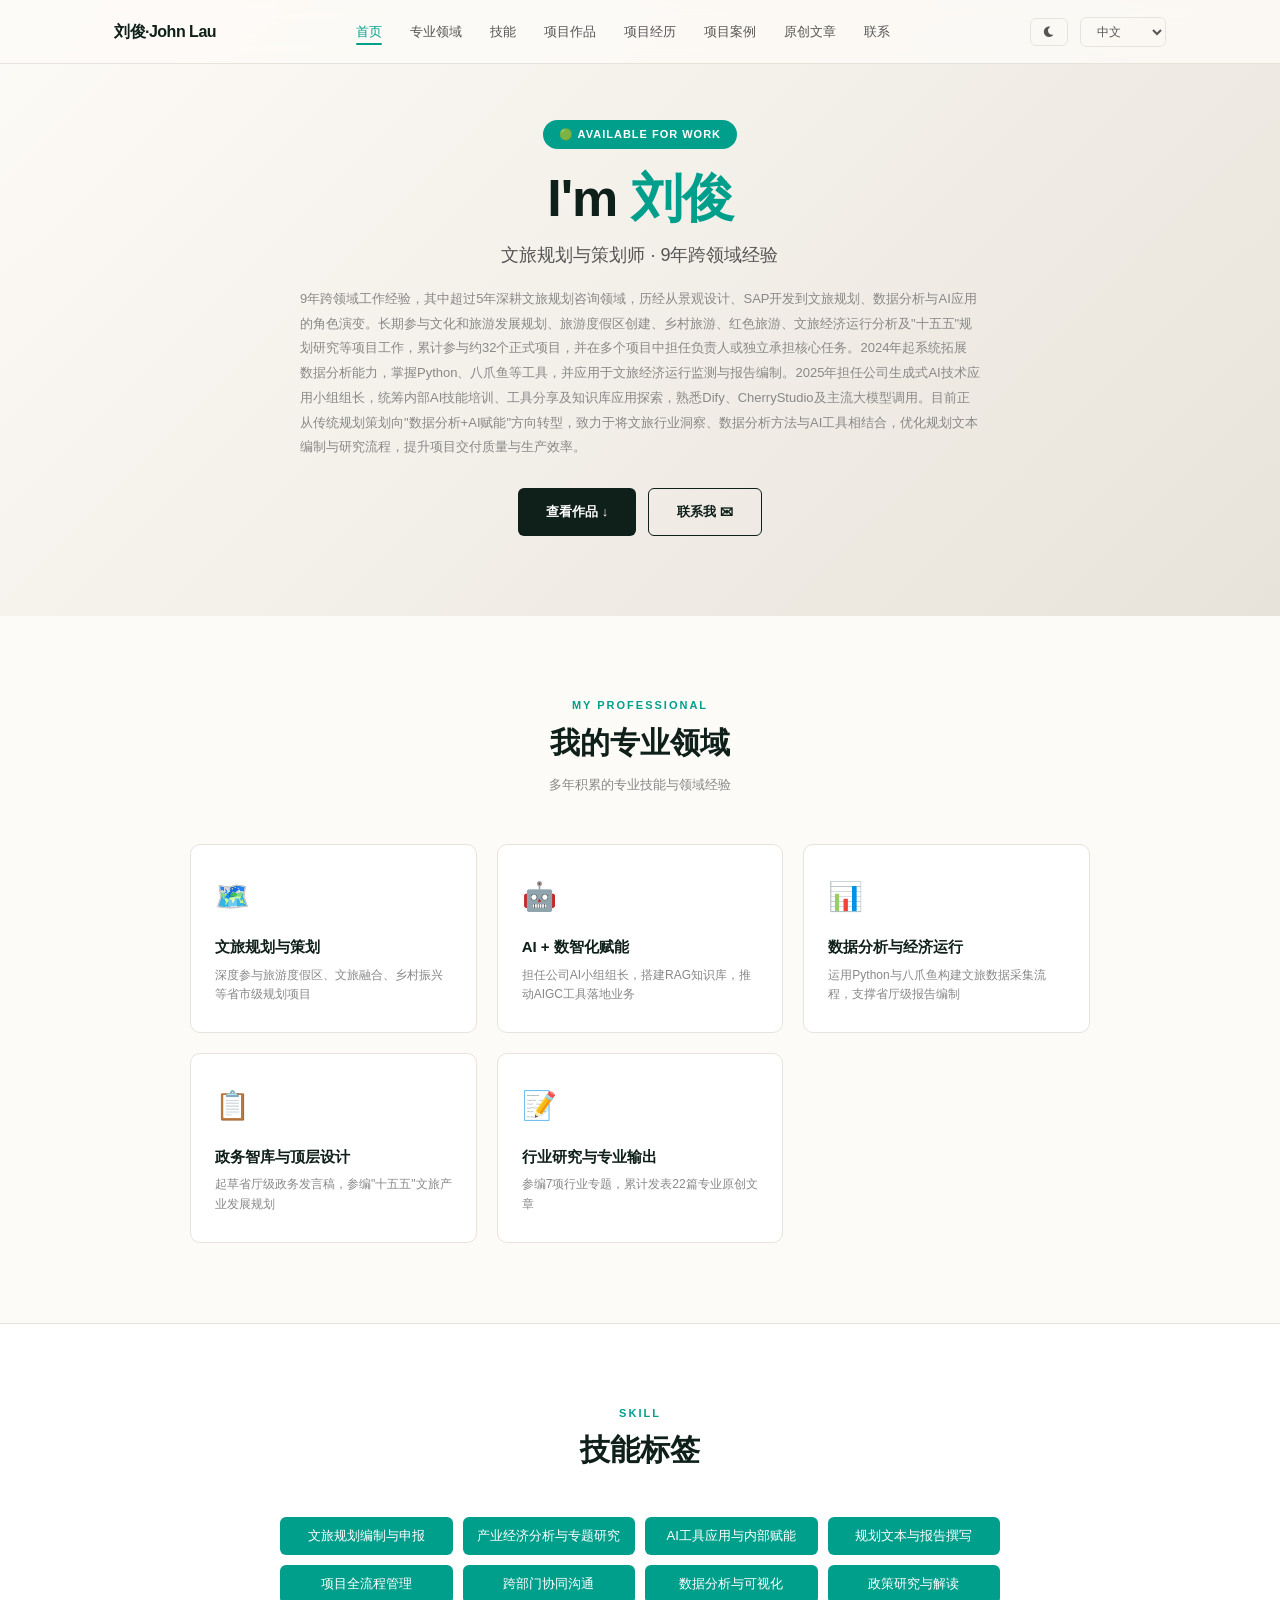
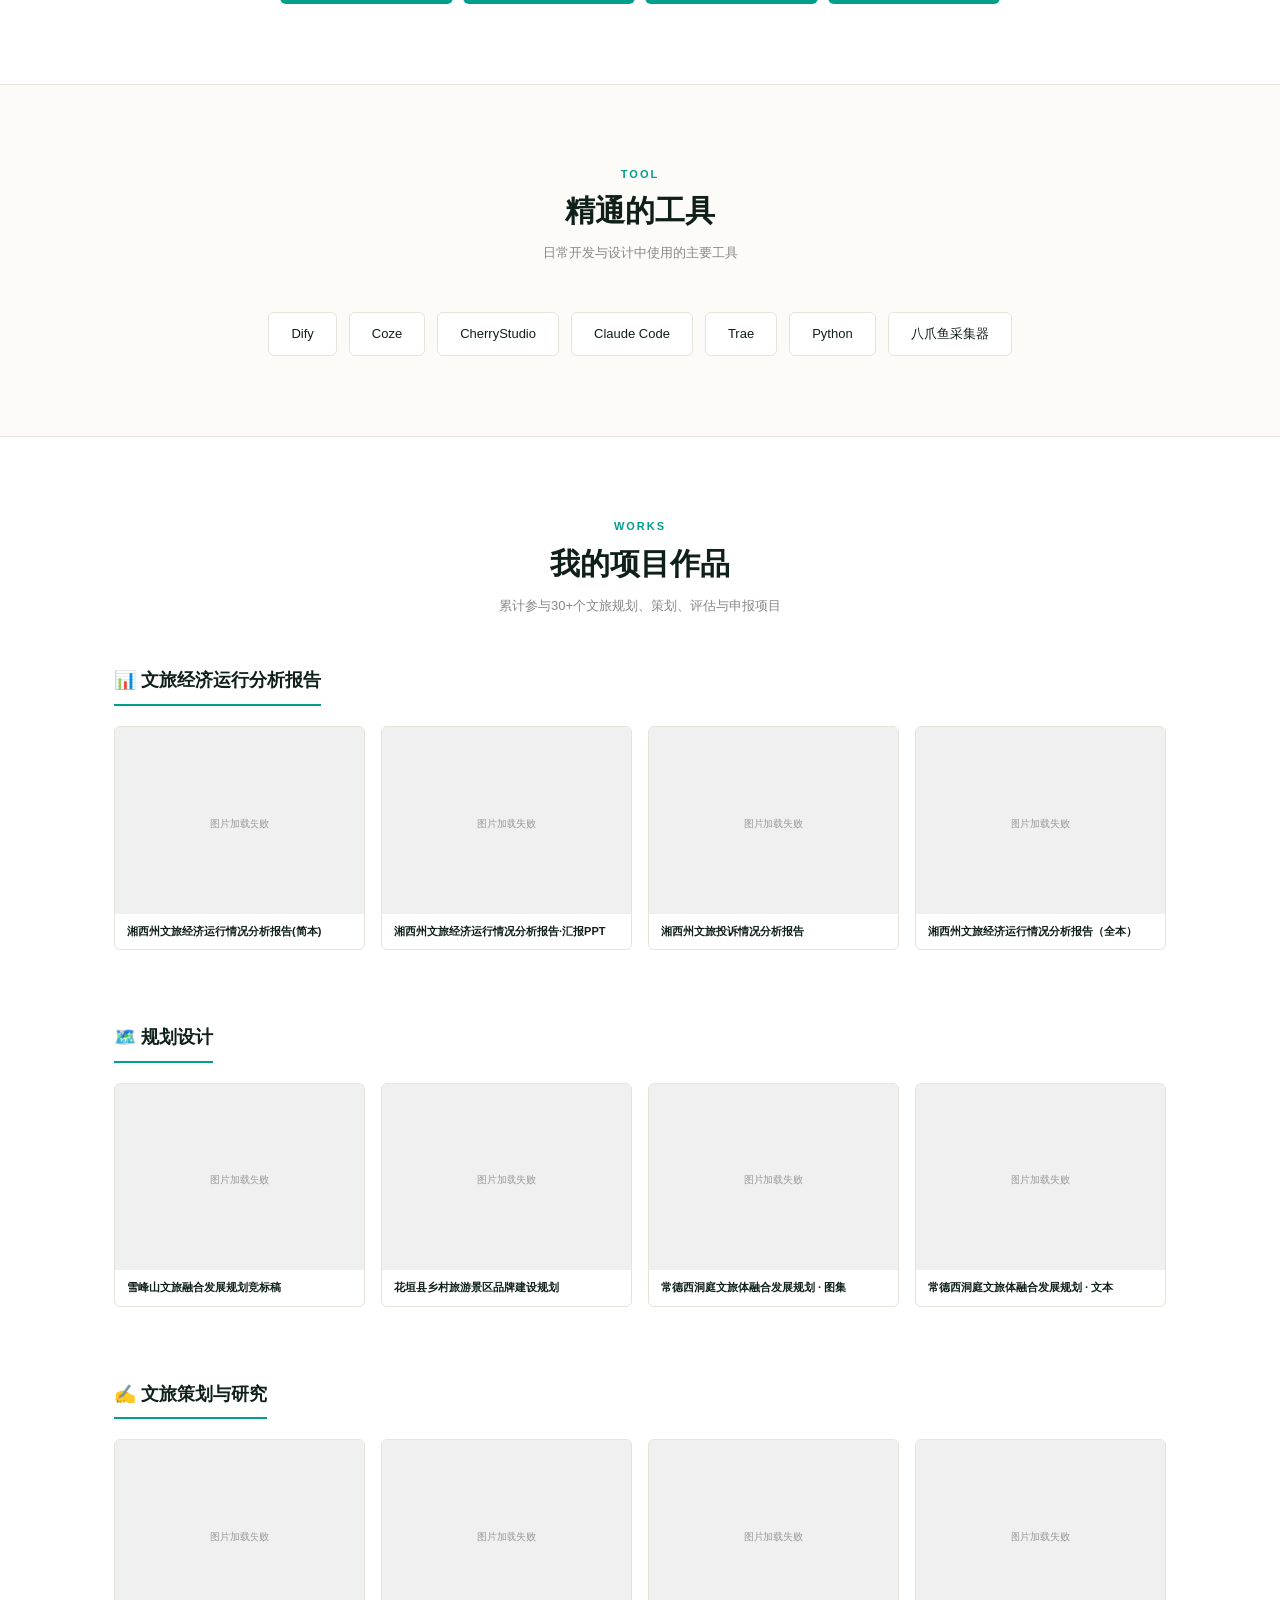
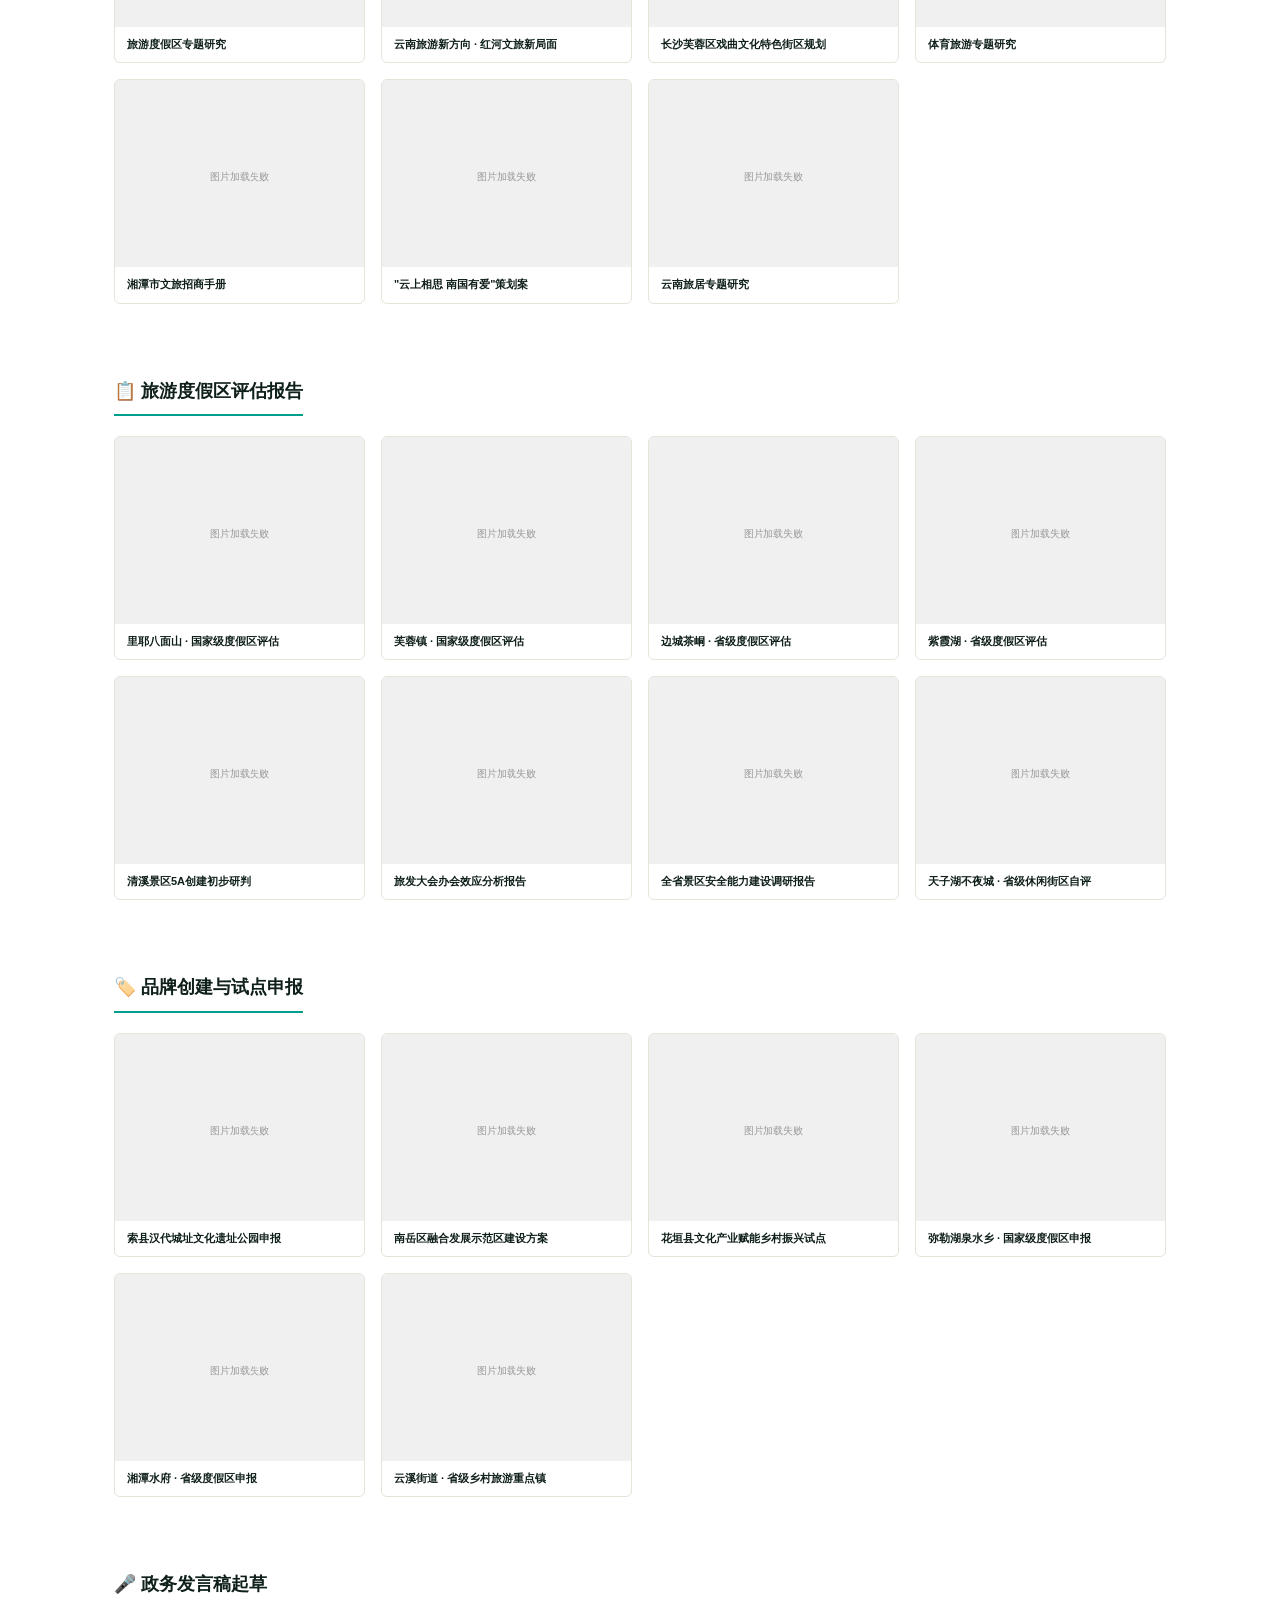
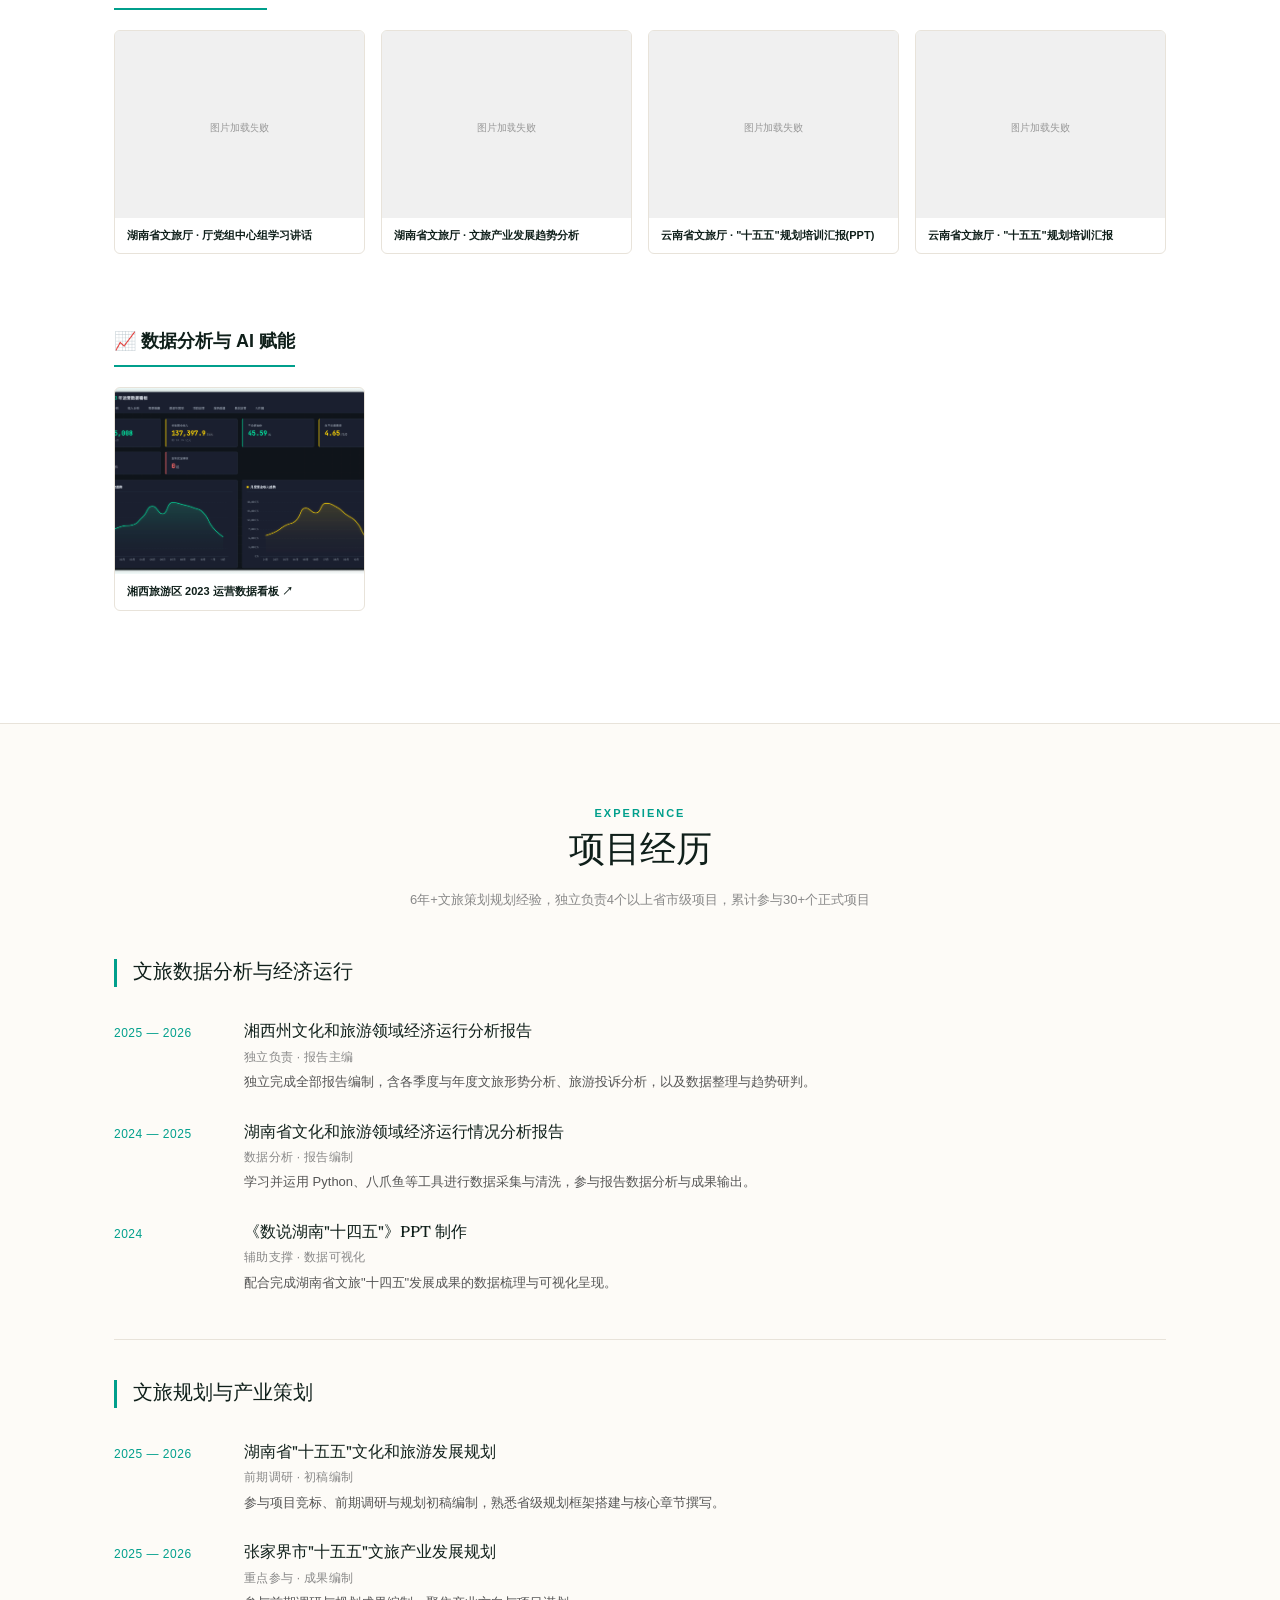
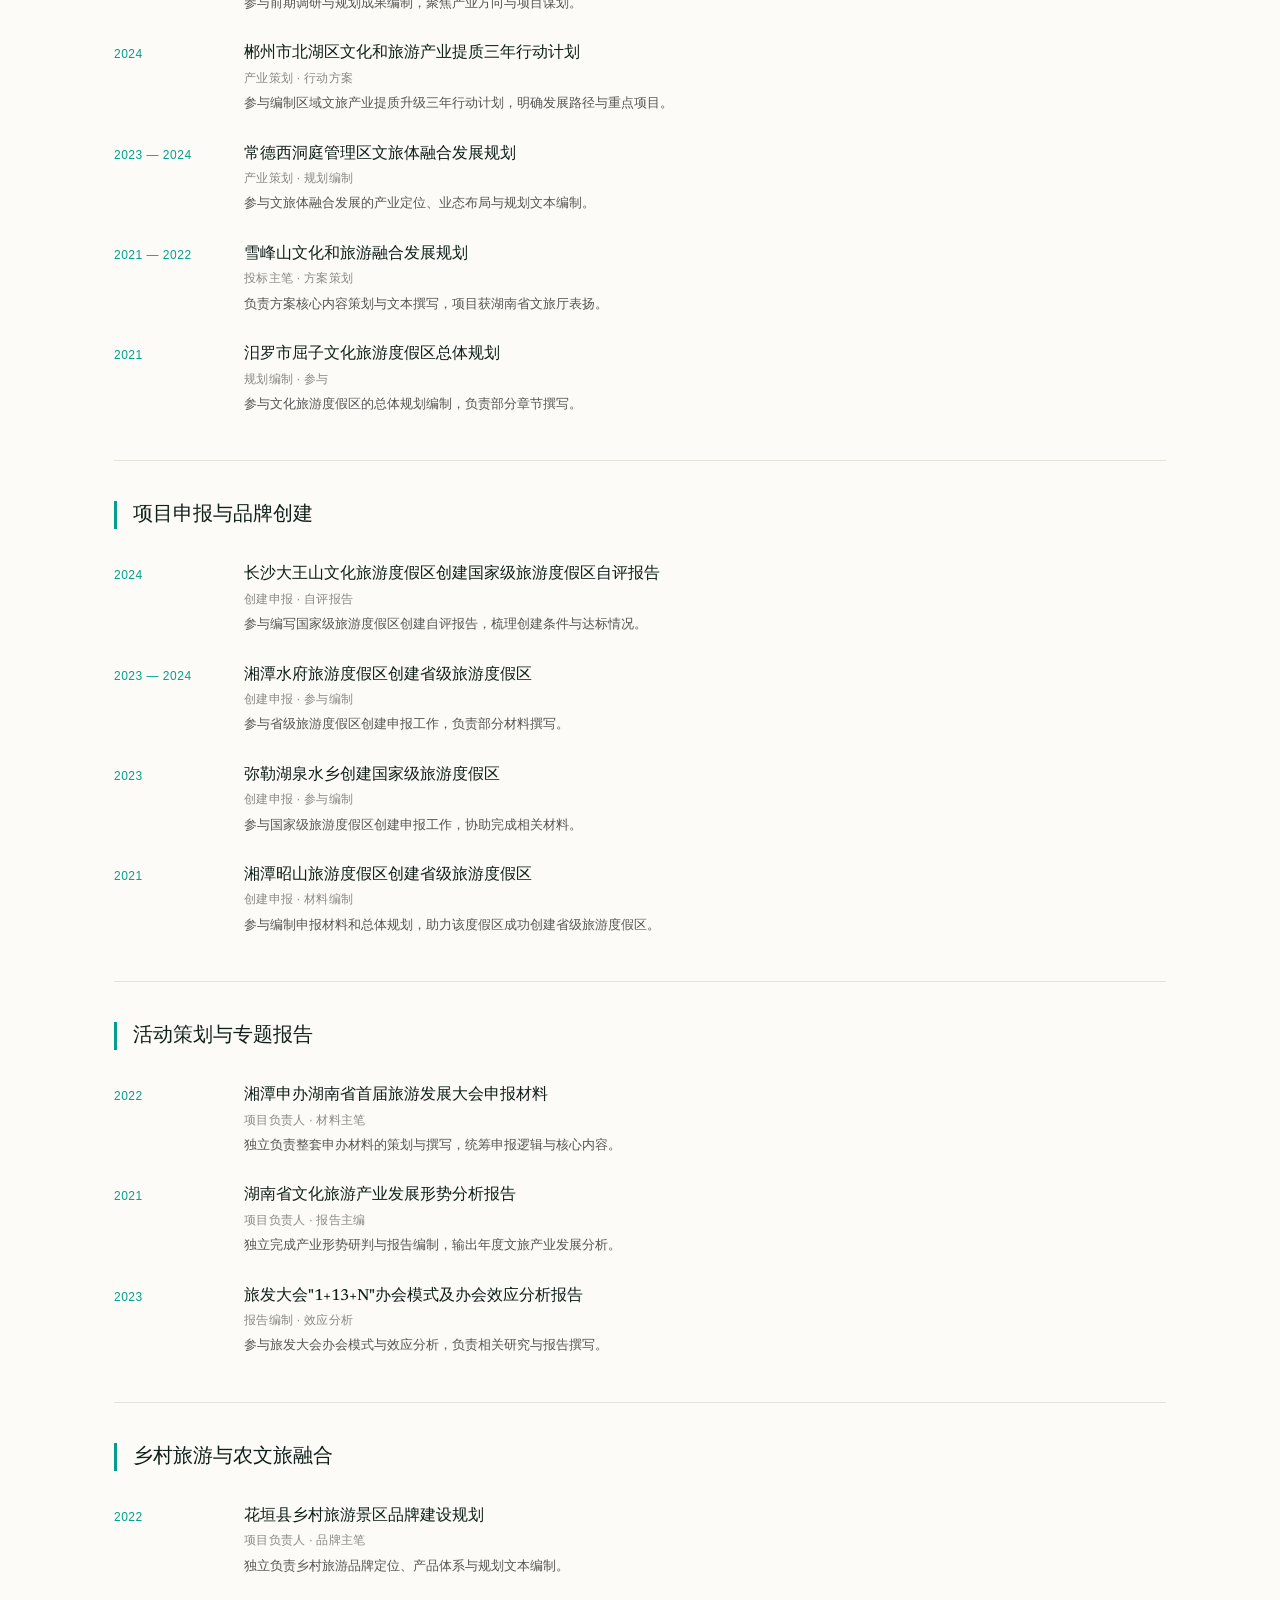
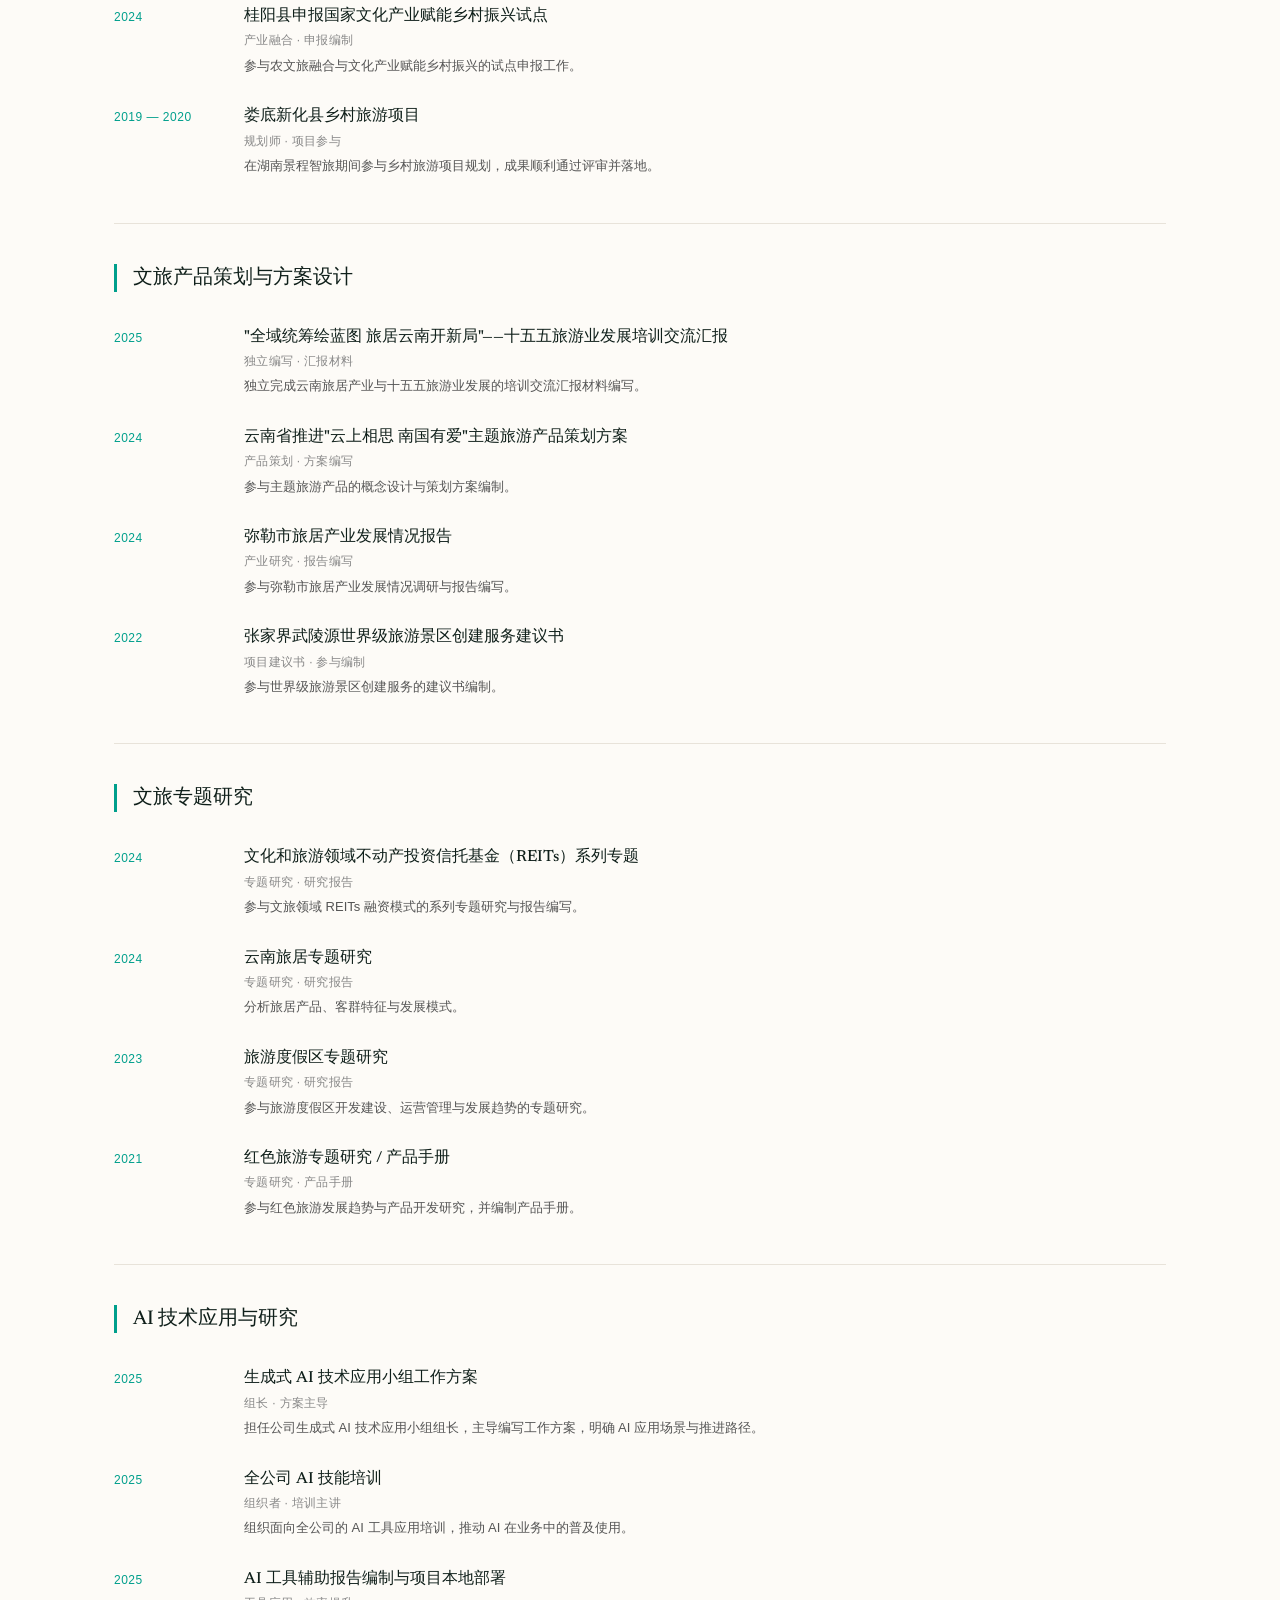
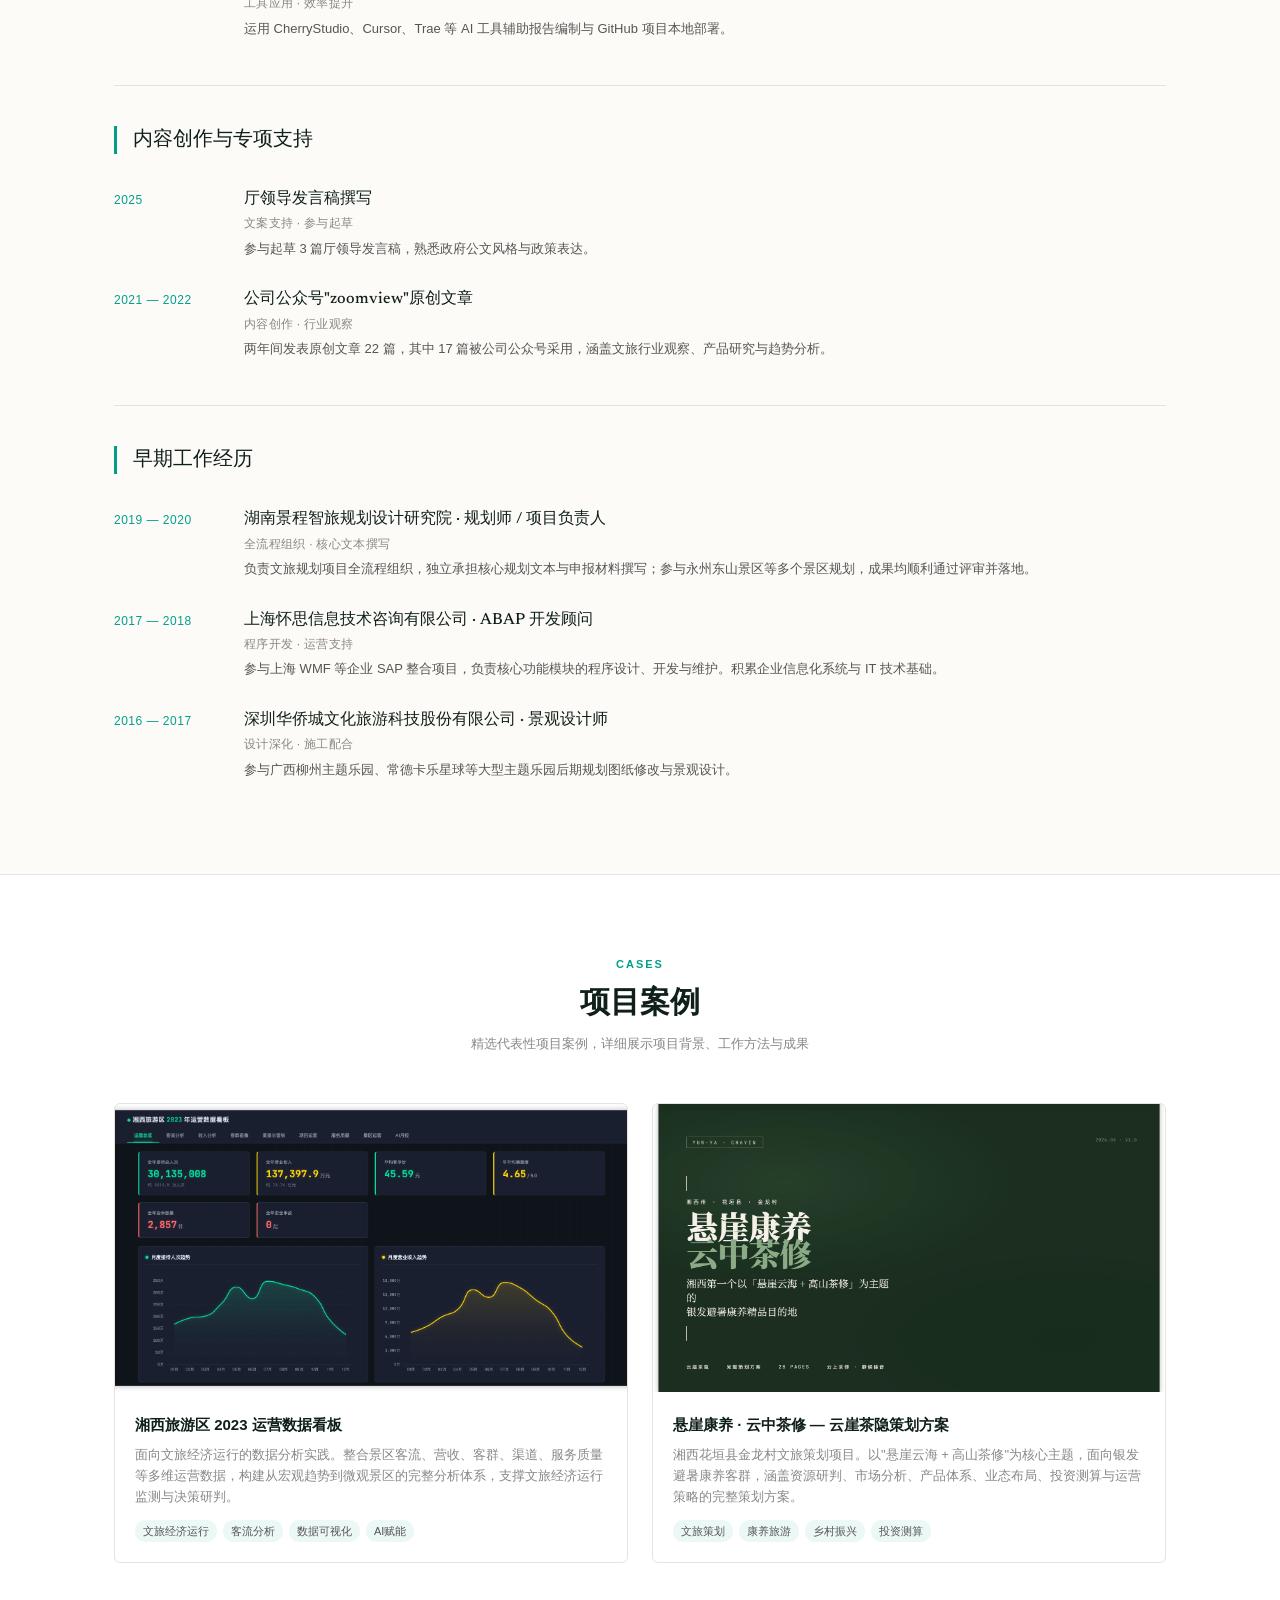
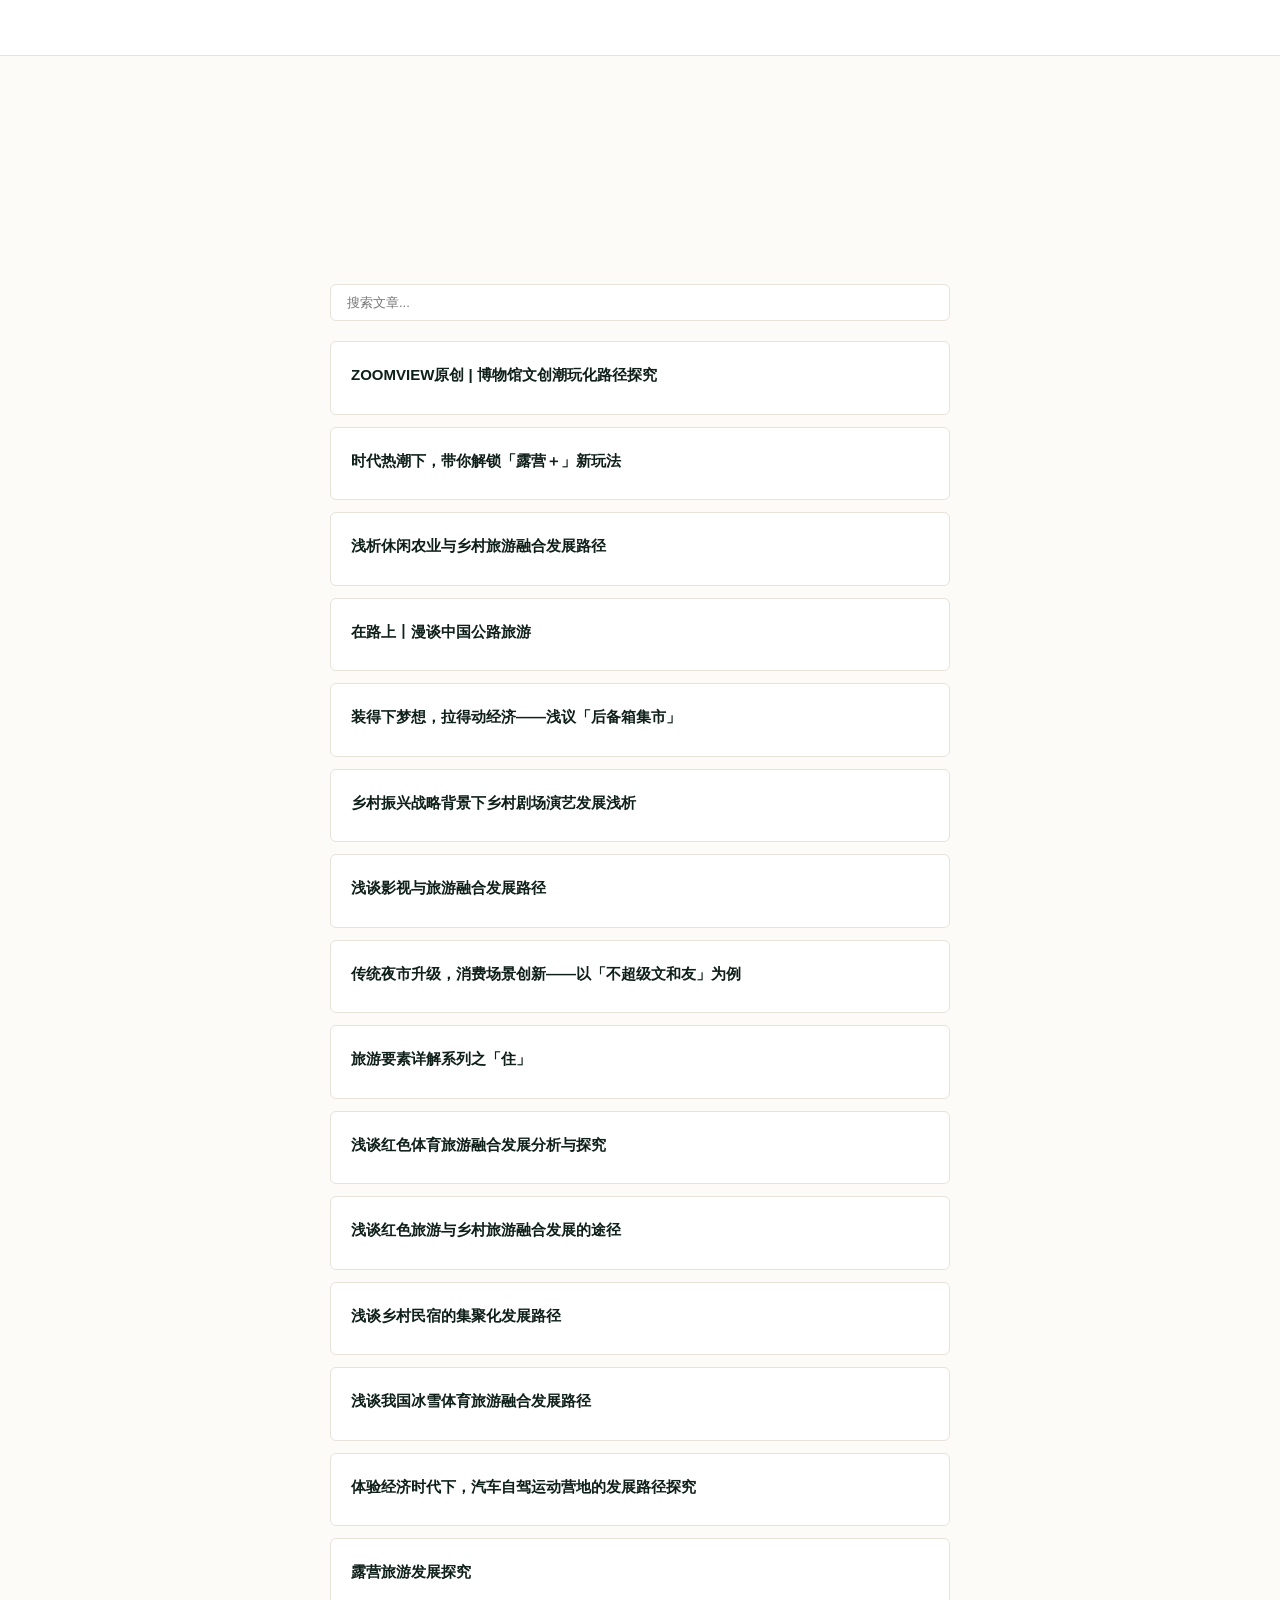
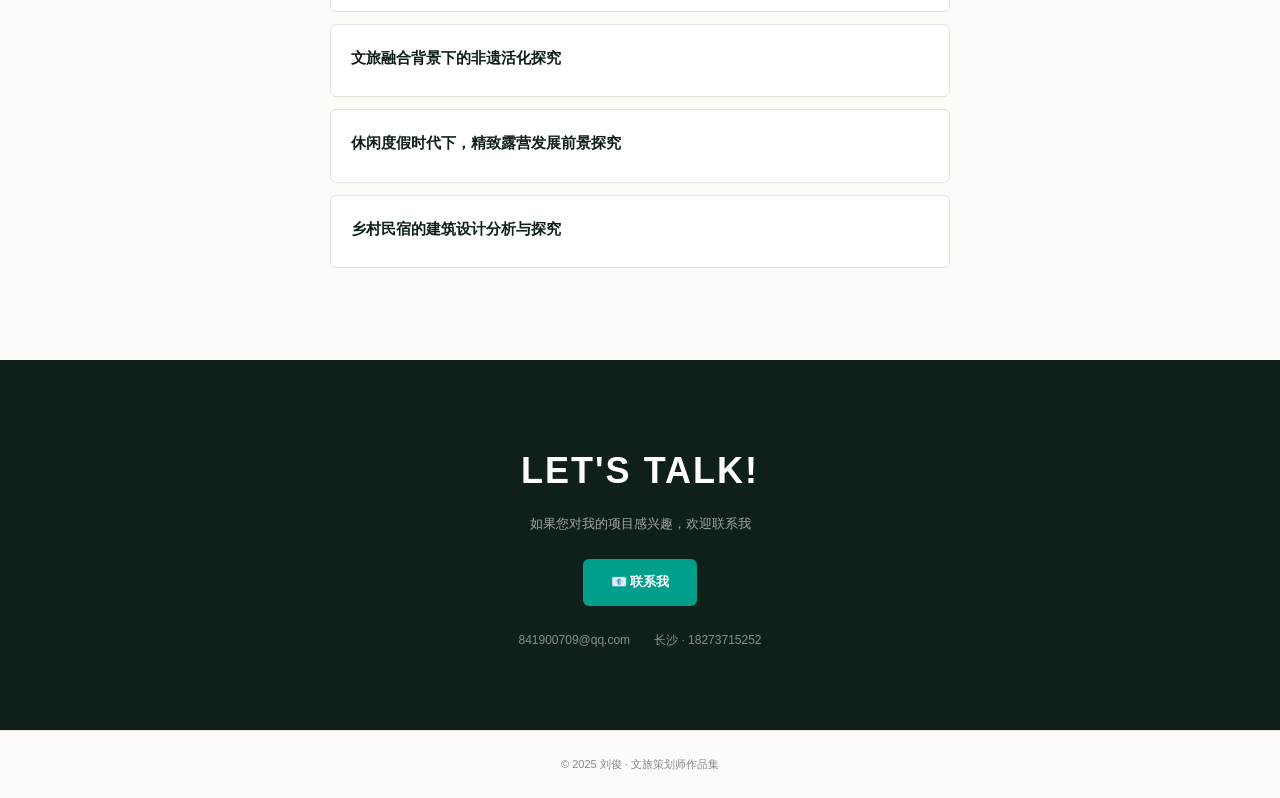
==== commit 3aed195a: "加固：防止图片/内容在 GitHub Pages 上显示不全 - fade-in 隐藏态改为仅在 JS 启用时生效(.js 类)，无 JS 时内容默认可见 - 增加 <noscript> 兜底样式 -" ====
--- a/index.html
+++ b/index.html
@@ -11,6 +11,8 @@
     <link rel="preconnect" href="https://fonts.googleapis.com">
     <link rel="preconnect" href="https://fonts.gstatic.com" crossorigin>
     <link href="https://fonts.googleapis.com/css2?family=Newsreader:ital,opsz,wght@0,14..72,300;0,14..72,500;1,14..72,300;1,14..72,500&display=swap" rel="stylesheet">
+    <script>document.documentElement.classList.add('js');</script>
+    <noscript><style>.fade-in{opacity:1!important;transform:none!important}</style></noscript>
 </head>
 <body>
 
@@ -785,5 +787,38 @@
     </div>
 
     <script src="js/main.js"></script>
+    <!-- 加固：图片/内容显示兜底，防止“显示不全” -->
+    <script>
+    (function () {
+        // 1) 图片加载失败 -> 占位图（避免碎图/空白导致显示不全）
+        var PLACEHOLDER = "data:image/svg+xml,%3Csvg xmlns='http://www.w3.org/2000/svg' width='400' height='300'%3E%3Crect fill='%23f0f0f0' width='400' height='300'/%3E%3Ctext x='200' y='160' text-anchor='middle' fill='%23999' font-size='16' font-family='sans-serif'%3E图片加载失败%3C/text%3E%3C/svg%3E";
+        document.addEventListener('error', function (e) {
+            var t = e.target;
+            if (t && t.tagName === 'IMG' && !t.dataset.fb) {
+                t.dataset.fb = '1';
+                t.removeAttribute('srcset');
+                t.src = PLACEHOLDER;
+            }
+        }, true);
+
+        // 2) fade-in 兜底：确保内容不会因脚本异常而永久隐藏
+        function revealInView() {
+            var h = window.innerHeight || document.documentElement.clientHeight;
+            document.querySelectorAll('.fade-in:not(.visible)').forEach(function (el) {
+                var r = el.getBoundingClientRect();
+                if (r.top < h && r.bottom > 0) el.classList.add('visible');
+            });
+        }
+        window.addEventListener('load', revealInView);
+        // 若主脚本入场动画未生效（observer 失败），1.5s 后强制全部显示
+        setTimeout(function () {
+            if (!window.__fadeOK) {
+                document.querySelectorAll('.fade-in:not(.visible)').forEach(function (el) {
+                    el.classList.add('visible');
+                });
+            }
+        }, 1500);
+    })();
+    </script>
 </body>
 </html>
--- a/css/style.css
+++ b/css/style.css
@@ -380,7 +380,7 @@
 }
 
 /* ===== 滚动入场动画 ===== */
-.fade-in {
+.js .fade-in {
     opacity: 0;
     transform: translateY(24px);
     transition: opacity 0.6s ease, transform 0.6s ease;
